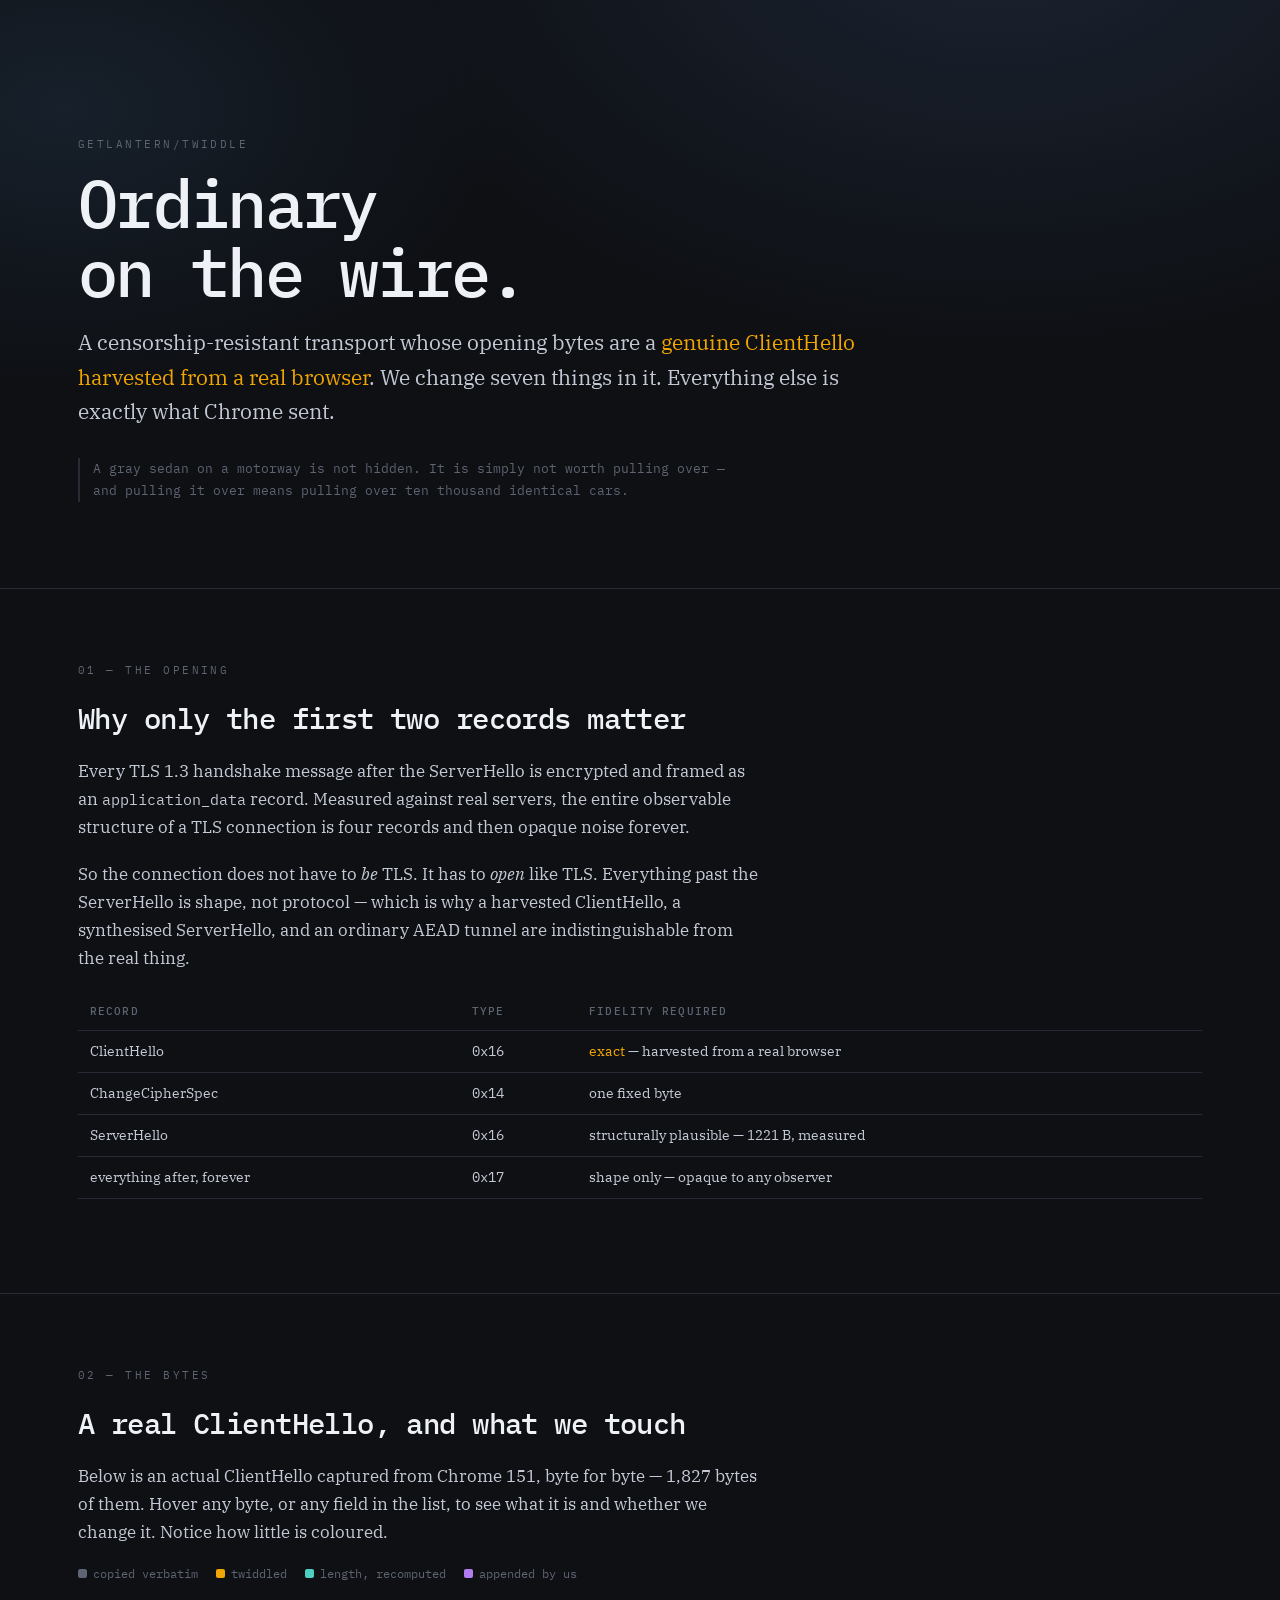
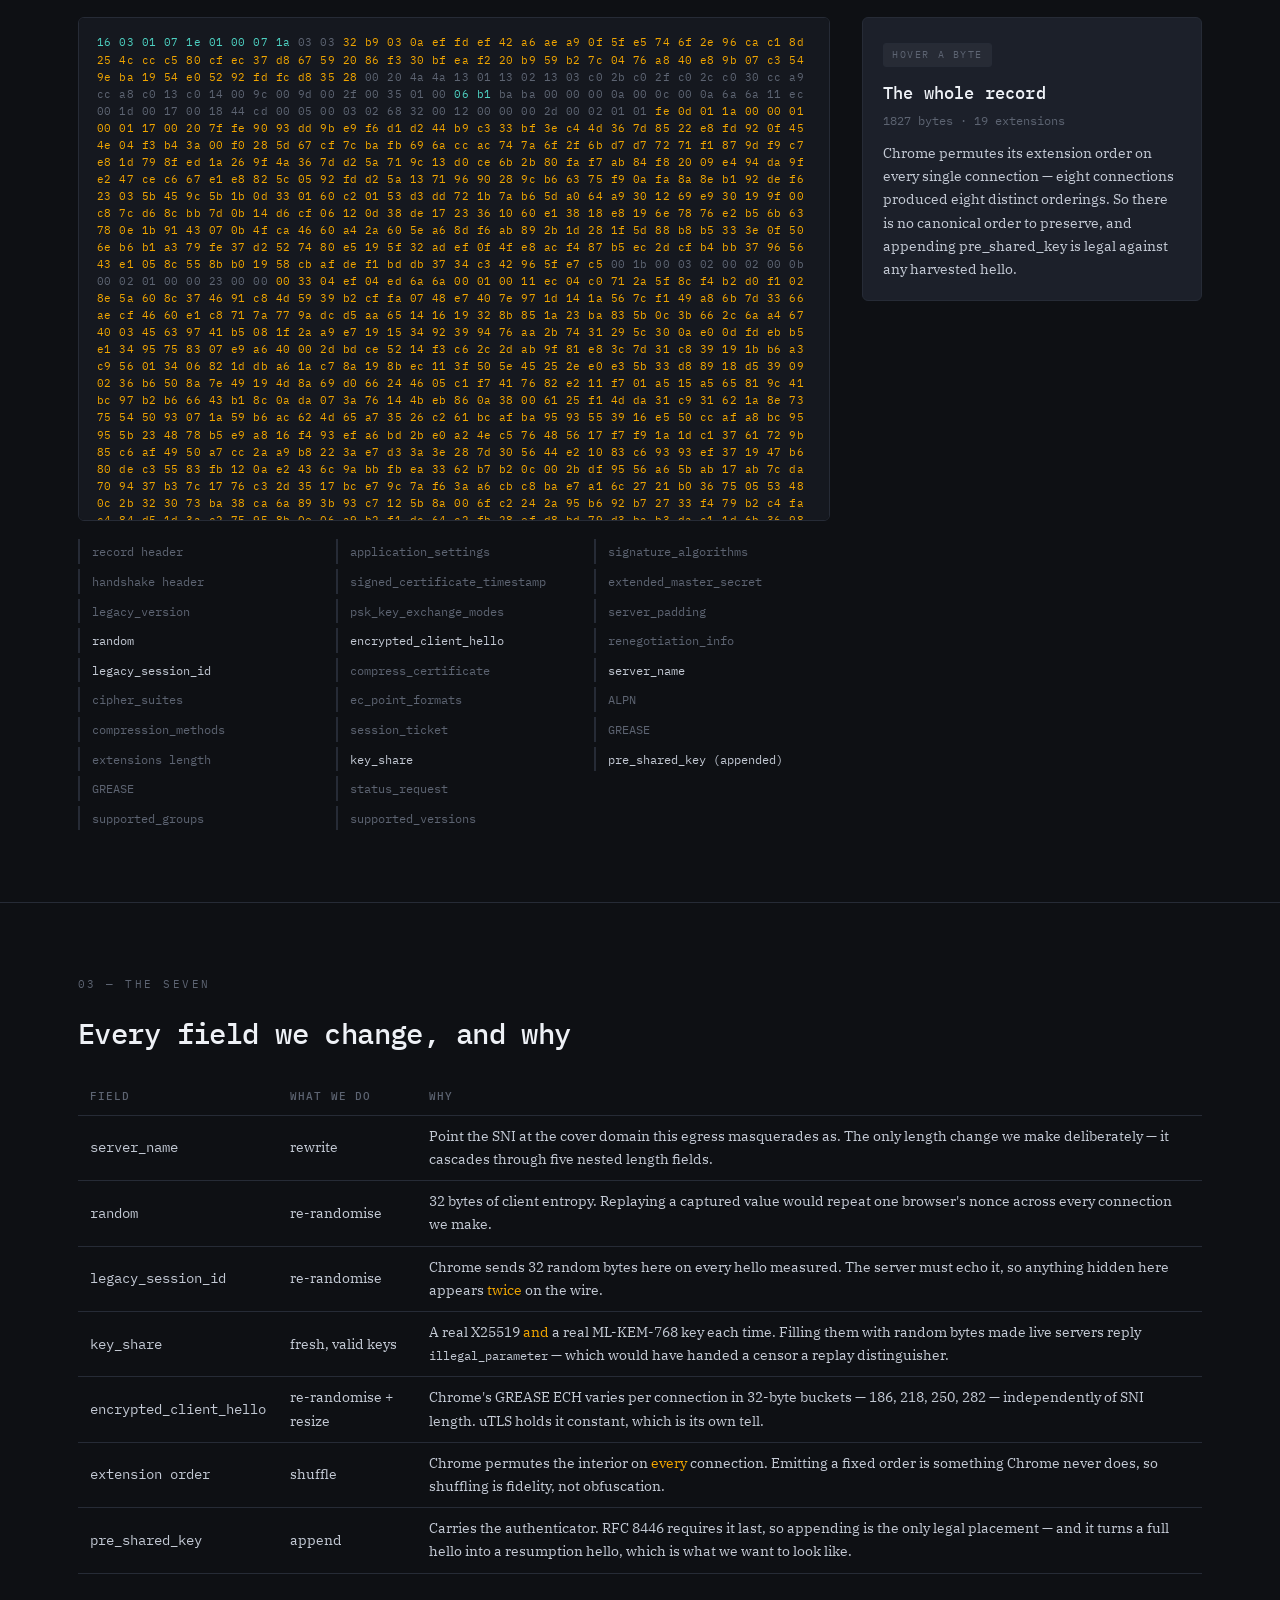
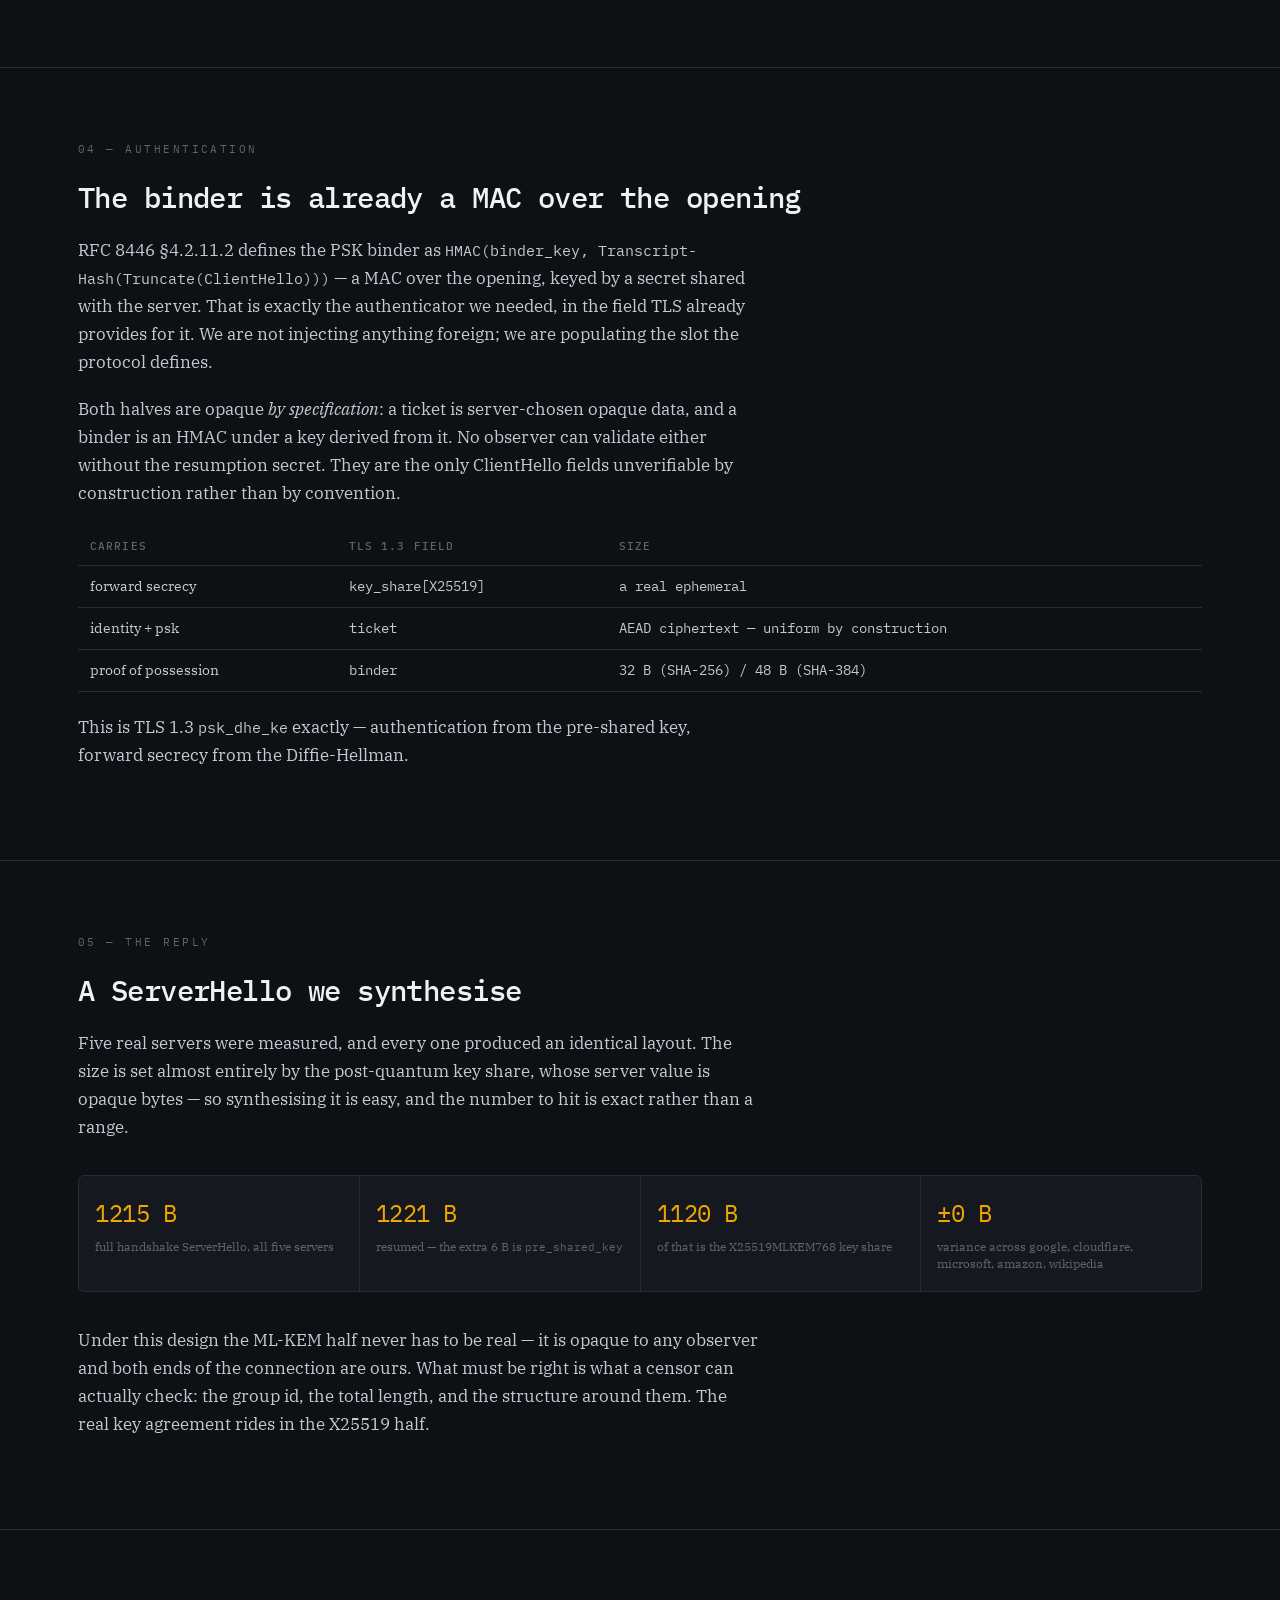
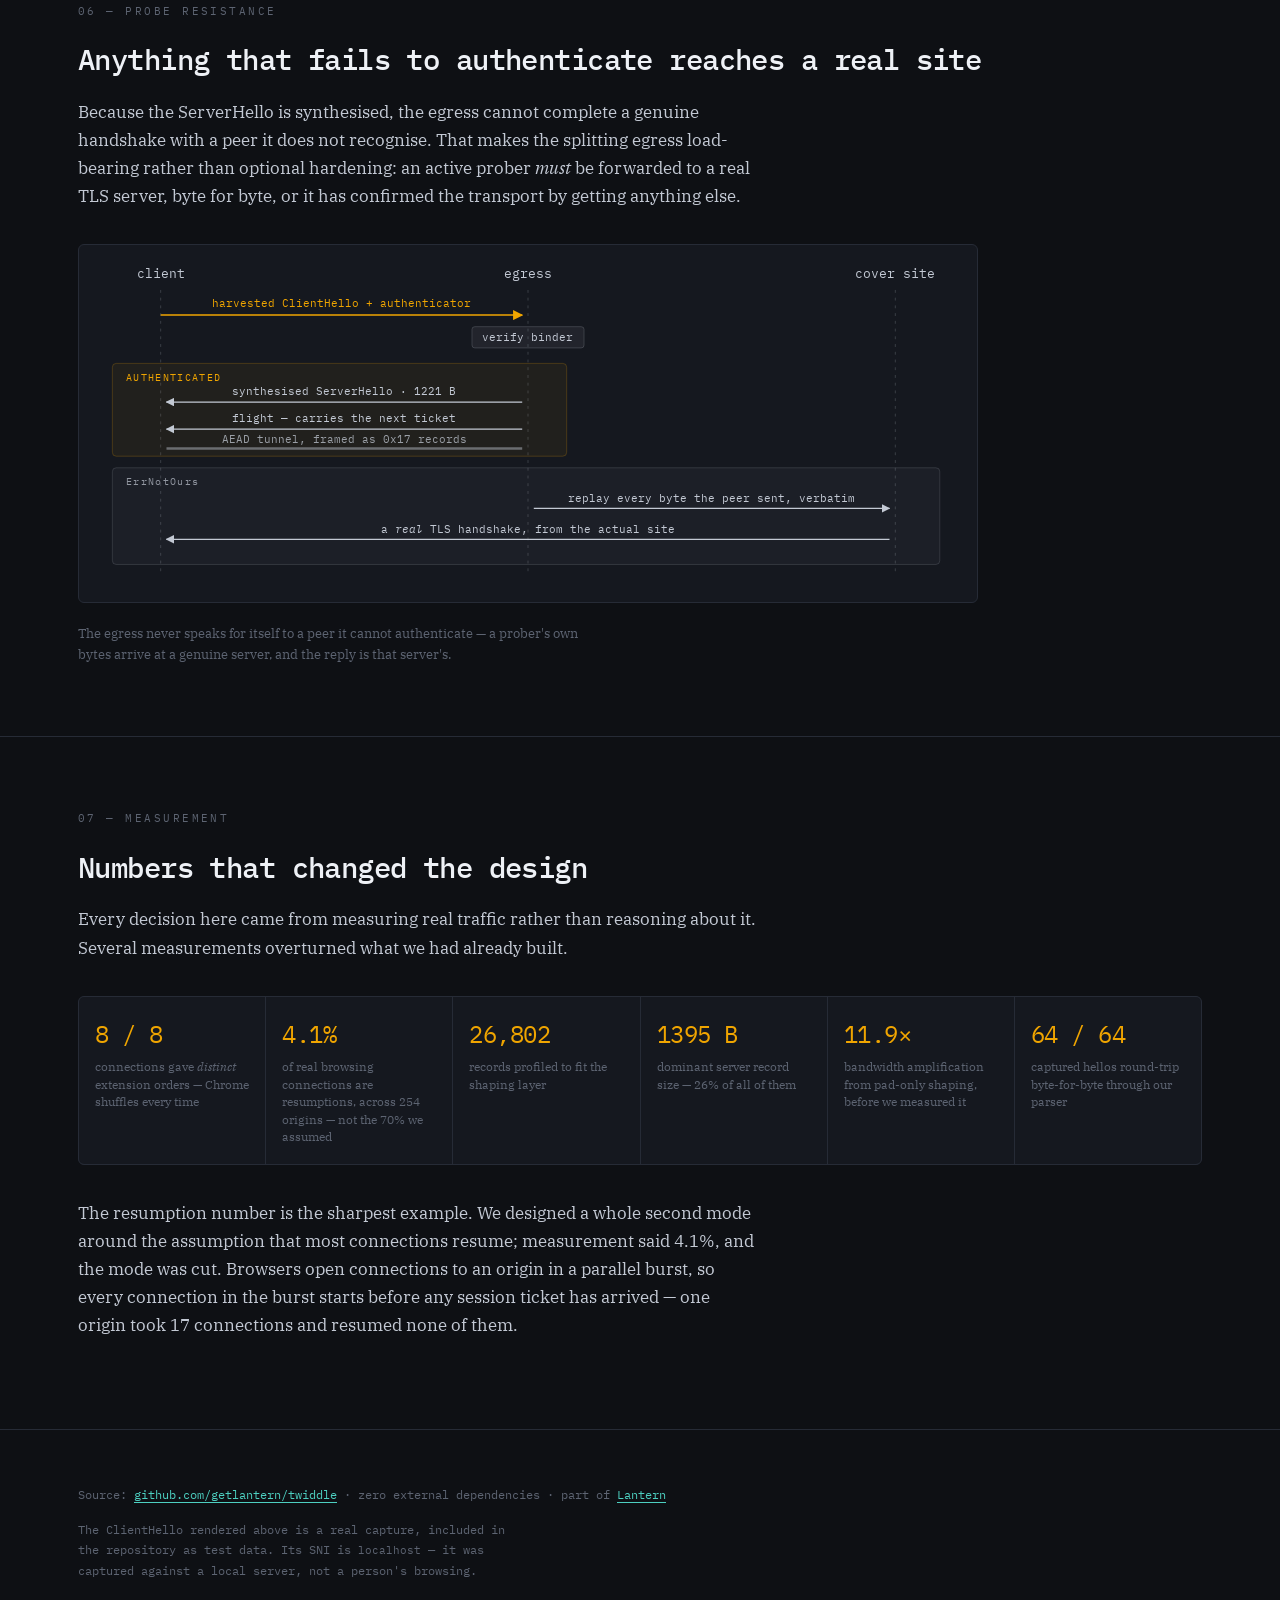
==== site/index.html @ fdc3497b "site: an interactive byte-by-byte walkthrough of the protocol Adds a static site for Cloudflare Page" ====
<!doctype html>
<html lang="en">
<head>
<meta charset="utf-8">
<meta name="viewport" content="width=device-width, initial-scale=1">
<title>twiddle — a TLS ClientHello, byte by byte</title>
<meta name="description" content="A TLS-shaped transport built from genuine harvested ClientHellos. Every byte we change, and the measurement that justified it.">
<link rel="icon" href="favicon.svg" type="image/svg+xml">
<link rel="preconnect" href="https://fonts.googleapis.com">
<link rel="preconnect" href="https://fonts.gstatic.com" crossorigin>
<link href="https://fonts.googleapis.com/css2?family=IBM+Plex+Mono:wght@400;500&family=IBM+Plex+Serif:ital,wght@0,400;0,500;1,400&display=swap" rel="stylesheet">
<link rel="stylesheet" href="style.css">
</head>
<body>

<header>
  <div class="wrap">
    <p class="eyebrow rise">getlantern/twiddle</p>
    <h1 class="rise">Ordinary<br>on the wire.</h1>
    <p class="lede narrow rise">
      A censorship-resistant transport whose opening bytes are a <strong>genuine ClientHello
      harvested from a real browser</strong>. We change seven things in it. Everything else
      is exactly what Chrome sent.
    </p>
    <p class="tagline rise">
      A gray sedan on a motorway is not hidden. It is simply not worth pulling over —<br>
      and pulling it over means pulling over ten thousand identical cars.
    </p>
  </div>
</header>

<section>
  <div class="wrap">
    <p class="eyebrow">01 — the opening</p>
    <h2>Why only the first two records matter</h2>
    <div class="narrow">
      <p>
        Every TLS 1.3 handshake message after the ServerHello is encrypted and framed as an
        <code>application_data</code> record. Measured against real servers, the entire observable
        structure of a TLS connection is four records and then opaque noise forever.
      </p>
      <p>
        So the connection does not have to <em>be</em> TLS. It has to <em>open</em> like TLS. Everything
        past the ServerHello is shape, not protocol — which is why a harvested ClientHello, a
        synthesised ServerHello, and an ordinary AEAD tunnel are indistinguishable from the real thing.
      </p>
    </div>
    <table>
      <tr><th>Record</th><th>Type</th><th>Fidelity required</th></tr>
      <tr><td>ClientHello</td><td class="num">0x16</td><td><em>exact</em> — harvested from a real browser</td></tr>
      <tr><td>ChangeCipherSpec</td><td class="num">0x14</td><td>one fixed byte</td></tr>
      <tr><td>ServerHello</td><td class="num">0x16</td><td>structurally plausible — 1221 B, measured</td></tr>
      <tr><td>everything after, forever</td><td class="num">0x17</td><td>shape only — opaque to any observer</td></tr>
    </table>
  </div>
</section>

<section>
  <div class="wrap">
    <p class="eyebrow">02 — the bytes</p>
    <h2>A real ClientHello, and what we touch</h2>
    <p class="narrow">
      Below is an actual ClientHello captured from Chrome 151, byte for byte — <span id="total"></span> of them.
      Hover any byte, or any field in the list, to see what it is and whether we change it.
      Notice how little is coloured.
    </p>

    <div class="legend">
      <span><i class="sw-keep"></i>copied verbatim</span>
      <span><i class="sw-twiddle"></i>twiddled</span>
      <span><i class="sw-frame"></i>length, recomputed</span>
      <span><i class="sw-add"></i>appended by us</span>
    </div>

    <div class="byteview">
      <div>
        <div class="grid" id="grid"></div>
        <ul class="fields" id="fields"></ul>
      </div>
      <aside class="panel" id="panel">
        <span class="tag keep" id="ptag">hover a byte</span>
        <h3 id="pname">The whole record</h3>
        <div class="where" id="pwhere"></div>
        <p id="pnote">Chrome permutes its extension order on every single connection — eight
        connections produced eight distinct orderings. So there is no canonical order to preserve,
        and appending <code>pre_shared_key</code> is legal against any harvested hello.</p>
      </aside>
    </div>
  </div>
</section>

<section>
  <div class="wrap">
    <p class="eyebrow">03 — the seven</p>
    <h2>Every field we change, and why</h2>
    <table>
      <tr><th>Field</th><th>What we do</th><th>Why</th></tr>
      <tr><td class="num">server_name</td><td>rewrite</td><td>Point the SNI at the cover domain this egress masquerades as. The only length change we make deliberately — it cascades through five nested length fields.</td></tr>
      <tr><td class="num">random</td><td>re-randomise</td><td>32 bytes of client entropy. Replaying a captured value would repeat one browser's nonce across every connection we make.</td></tr>
      <tr><td class="num">legacy_session_id</td><td>re-randomise</td><td>Chrome sends 32 random bytes here on every hello measured. The server must echo it, so anything hidden here appears <em>twice</em> on the wire.</td></tr>
      <tr><td class="num">key_share</td><td>fresh, valid keys</td><td>A real X25519 <em>and</em> a real ML-KEM-768 key each time. Filling them with random bytes made live servers reply <code>illegal_parameter</code> — which would have handed a censor a replay distinguisher.</td></tr>
      <tr><td class="num">encrypted_client_hello</td><td>re-randomise + resize</td><td>Chrome's GREASE ECH varies per connection in 32-byte buckets — 186, 218, 250, 282 — independently of SNI length. uTLS holds it constant, which is its own tell.</td></tr>
      <tr><td class="num">extension order</td><td>shuffle</td><td>Chrome permutes the interior on <em>every</em> connection. Emitting a fixed order is something Chrome never does, so shuffling is fidelity, not obfuscation.</td></tr>
      <tr><td class="num">pre_shared_key</td><td>append</td><td>Carries the authenticator. RFC 8446 requires it last, so appending is the only legal placement — and it turns a full hello into a resumption hello, which is what we want to look like.</td></tr>
    </table>
  </div>
</section>

<section>
  <div class="wrap">
    <p class="eyebrow">04 — authentication</p>
    <h2>The binder is already a MAC over the opening</h2>
    <div class="narrow">
      <p>
        RFC 8446 §4.2.11.2 defines the PSK binder as
        <code>HMAC(binder_key, Transcript-Hash(Truncate(ClientHello)))</code> — a MAC over the opening,
        keyed by a secret shared with the server. That is exactly the authenticator we needed, in the
        field TLS already provides for it. We are not injecting anything foreign; we are populating
        the slot the protocol defines.
      </p>
      <p>
        Both halves are opaque <em>by specification</em>: a ticket is server-chosen opaque data, and a
        binder is an HMAC under a key derived from it. No observer can validate either without the
        resumption secret. They are the only ClientHello fields unverifiable by construction rather
        than by convention.
      </p>
    </div>
    <table>
      <tr><th>Carries</th><th>TLS 1.3 field</th><th>Size</th></tr>
      <tr><td>forward secrecy</td><td class="num">key_share[X25519]</td><td class="num">a real ephemeral</td></tr>
      <tr><td>identity + psk</td><td class="num">ticket</td><td class="num">AEAD ciphertext — uniform by construction</td></tr>
      <tr><td>proof of possession</td><td class="num">binder</td><td class="num">32 B (SHA-256) / 48 B (SHA-384)</td></tr>
    </table>
    <p class="narrow">
      This is TLS 1.3 <code>psk_dhe_ke</code> exactly — authentication from the pre-shared key,
      forward secrecy from the Diffie-Hellman.
    </p>
  </div>
</section>

<section>
  <div class="wrap">
    <p class="eyebrow">05 — the reply</p>
    <h2>A ServerHello we synthesise</h2>
    <p class="narrow">
      Five real servers were measured, and every one produced an identical layout. The size is set
      almost entirely by the post-quantum key share, whose server value is opaque bytes — so
      synthesising it is easy, and the number to hit is exact rather than a range.
    </p>
    <div class="stats">
      <div class="stat"><span class="n">1215 B</span><span class="l">full handshake ServerHello, all five servers</span></div>
      <div class="stat"><span class="n">1221 B</span><span class="l">resumed — the extra 6 B is <code>pre_shared_key</code></span></div>
      <div class="stat"><span class="n">1120 B</span><span class="l">of that is the X25519MLKEM768 key share</span></div>
      <div class="stat"><span class="n">±0 B</span><span class="l">variance across google, cloudflare, microsoft, amazon, wikipedia</span></div>
    </div>
    <p class="narrow">
      Under this design the ML-KEM half never has to be real — it is opaque to any observer and both
      ends of the connection are ours. What must be right is what a censor can actually check: the
      group id, the total length, and the structure around them. The real key agreement rides in the
      X25519 half.
    </p>
  </div>
</section>

<section>
  <div class="wrap">
    <p class="eyebrow">06 — probe resistance</p>
    <h2>Anything that fails to authenticate reaches a real site</h2>
    <div class="narrow">
      <p>
        Because the ServerHello is synthesised, the egress cannot complete a genuine handshake with a
        peer it does not recognise. That makes the splitting egress load-bearing rather than optional
        hardening: an active prober <em>must</em> be forwarded to a real TLS server, byte for byte,
        or it has confirmed the transport by getting anything else.
      </p>
    </div>
    <figure class="fig">
      <svg viewBox="0 0 900 340" role="img" xmlns="http://www.w3.org/2000/svg"
           aria-label="A client sends a harvested ClientHello carrying an authenticator to the egress. If the binder verifies, the egress replies with a synthesised ServerHello and an AEAD tunnel. If it does not, every byte the peer sent is replayed to a real cover site, which answers with a genuine TLS handshake.">
        <defs>
          <marker id="a" viewBox="0 0 10 10" refX="9" refY="5" markerWidth="7" markerHeight="7" orient="auto-start-reverse">
            <path d="M0,0 L10,5 L0,10 z" fill="currentColor"/>
          </marker>
          <marker id="aw" viewBox="0 0 10 10" refX="9" refY="5" markerWidth="7" markerHeight="7" orient="auto-start-reverse">
            <path d="M0,0 L10,5 L0,10 z" fill="#f0a500"/>
          </marker>
        </defs>

        <!-- lifelines -->
        <g font-family="IBM Plex Mono, monospace" font-size="13" fill="currentColor">
          <text x="70"  y="20" text-anchor="middle">client</text>
          <text x="450" y="20" text-anchor="middle">egress</text>
          <text x="830" y="20" text-anchor="middle">cover site</text>
        </g>
        <g stroke="currentColor" stroke-opacity=".22" stroke-dasharray="3 5">
          <line x1="70"  y1="32" x2="70"  y2="324"/>
          <line x1="450" y1="32" x2="450" y2="324"/>
          <line x1="830" y1="32" x2="830" y2="324"/>
        </g>

        <g font-family="IBM Plex Mono, monospace" font-size="11.5">
          <!-- opening -->
          <line x1="70" y1="58" x2="444" y2="58" stroke="#f0a500" stroke-width="1.5" marker-end="url(#aw)"/>
          <text x="257" y="50" text-anchor="middle" fill="#f0a500">harvested ClientHello + authenticator</text>

          <rect x="392" y="70" width="116" height="22" rx="3" fill="currentColor" fill-opacity=".07" stroke="currentColor" stroke-opacity=".2"/>
          <text x="450" y="85" text-anchor="middle" fill="currentColor">verify binder</text>

          <!-- authenticated branch -->
          <rect x="20" y="108" width="470" height="96" rx="4" fill="#f0a500" fill-opacity=".05" stroke="#f0a500" stroke-opacity=".22"/>
          <text x="34" y="126" fill="#f0a500" font-size="10.5" letter-spacing="1.4">AUTHENTICATED</text>
          <line x1="444" y1="148" x2="76" y2="148" stroke="currentColor" stroke-width="1.3" marker-end="url(#a)"/>
          <text x="260" y="141" text-anchor="middle" fill="currentColor">synthesised ServerHello · 1221 B</text>
          <line x1="444" y1="176" x2="76" y2="176" stroke="currentColor" stroke-width="1.3" marker-end="url(#a)"/>
          <text x="260" y="169" text-anchor="middle" fill="currentColor">flight — carries the next ticket</text>
          <line x1="76" y1="196" x2="444" y2="196" stroke="currentColor" stroke-width="2.5" stroke-opacity=".45"/>
          <text x="260" y="190" text-anchor="middle" fill="currentColor" fill-opacity=".75">AEAD tunnel, framed as 0x17 records</text>

          <!-- rejected branch -->
          <rect x="20" y="216" width="856" height="100" rx="4" fill="currentColor" fill-opacity=".04" stroke="currentColor" stroke-opacity=".16"/>
          <text x="34" y="234" fill="currentColor" fill-opacity=".7" font-size="10.5" letter-spacing="1.4">ErrNotOurs</text>
          <line x1="456" y1="258" x2="824" y2="258" stroke="currentColor" stroke-width="1.3" marker-end="url(#a)"/>
          <text x="640" y="251" text-anchor="middle" fill="currentColor">replay every byte the peer sent, verbatim</text>
          <line x1="824" y1="290" x2="76" y2="290" stroke="currentColor" stroke-width="1.3" marker-end="url(#a)"/>
          <text x="450" y="283" text-anchor="middle" fill="currentColor">a <tspan font-style="italic">real</tspan> TLS handshake, from the actual site</text>
        </g>
      </svg>
      <figcaption>
        The egress never speaks for itself to a peer it cannot authenticate — a prober's own bytes
        arrive at a genuine server, and the reply is that server's.
      </figcaption>
    </figure>

  </div>
</section>

<section>
  <div class="wrap">
    <p class="eyebrow">07 — measurement</p>
    <h2>Numbers that changed the design</h2>
    <p class="narrow">
      Every decision here came from measuring real traffic rather than reasoning about it. Several
      measurements overturned what we had already built.
    </p>
    <div class="stats">
      <div class="stat"><span class="n">8 / 8</span><span class="l">connections gave <em>distinct</em> extension orders — Chrome shuffles every time</span></div>
      <div class="stat"><span class="n">4.1%</span><span class="l">of real browsing connections are resumptions, across 254 origins — not the 70% we assumed</span></div>
      <div class="stat"><span class="n">26,802</span><span class="l">records profiled to fit the shaping layer</span></div>
      <div class="stat"><span class="n">1395 B</span><span class="l">dominant server record size — 26% of all of them</span></div>
      <div class="stat"><span class="n">11.9×</span><span class="l">bandwidth amplification from pad-only shaping, before we measured it</span></div>
      <div class="stat"><span class="n">64 / 64</span><span class="l">captured hellos round-trip byte-for-byte through our parser</span></div>
    </div>
    <div class="narrow">
      <p>
        The resumption number is the sharpest example. We designed a whole second mode around the
        assumption that most connections resume; measurement said 4.1%, and the mode was cut. Browsers
        open connections to an origin in a parallel burst, so every connection in the burst starts
        before any session ticket has arrived — one origin took 17 connections and resumed none of them.
      </p>
    </div>
  </div>
</section>

<footer>
  <div class="wrap">
    <p>
      Source: <a href="https://github.com/getlantern/twiddle">github.com/getlantern/twiddle</a> ·
      zero external dependencies ·
      part of <a href="https://lantern.io">Lantern</a>
    </p>
    <p class="note">
      The ClientHello rendered above is a real capture, included in the repository as test data.
      Its SNI is <code>localhost</code> — it was captured against a local server, not a person's browsing.
    </p>
  </div>
</footer>

<script src="app.js"></script>
</body>
</html>
---- site/style.css ----
/* twiddle — the page is deliberately quiet except where bytes are manipulated.
   Untouched bytes recede; twiddled bytes carry the only saturated colour on the
   page. The visual language is the thesis. */

:root {
  --ground:   #0e1014;
  --surface:  #15181f;
  --raised:   #1c202a;
  --line:     #262b36;
  --dim:      #5d6472;   /* untouched bytes: present, unremarkable */
  --body:     #c3c9d4;
  --bright:   #eef1f6;
  --twiddle:  #f0a500;   /* the one saturated colour: fields we change */
  --frame:    #4dd0c1;   /* lengths we recompute */
  --add:      #b07cf0;   /* fields we append */
  --mono: "IBM Plex Mono", ui-monospace, "SF Mono", Menlo, monospace;
  --serif: "IBM Plex Serif", Georgia, "Times New Roman", serif;
}

* { box-sizing: border-box; }

html { scroll-behavior: smooth; }

body {
  margin: 0;
  background:
    radial-gradient(1100px 700px at 78% -8%, #1b2331 0%, transparent 60%),
    radial-gradient(800px 500px at 5% 12%, #17202b 0%, transparent 55%),
    var(--ground);
  background-attachment: fixed;
  color: var(--body);
  font-family: var(--serif);
  font-size: 17px;
  line-height: 1.65;
  -webkit-font-smoothing: antialiased;
}

.wrap { max-width: 1180px; margin: 0 auto; padding: 0 28px; }
.narrow { max-width: 68ch; }

/* ---- type ---- */
h1, h2, h3 { font-family: var(--mono); font-weight: 500; color: var(--bright); text-wrap: balance; }
h1 { font-size: clamp(2.4rem, 6vw, 4.2rem); letter-spacing: -0.04em; margin: 0 0 .3em; line-height: 1.02; }
h2 { font-size: clamp(1.3rem, 2.6vw, 1.8rem); letter-spacing: -0.02em; margin: 0 0 .5em; }
h3 { font-size: 1rem; letter-spacing: .01em; margin: 0 0 .4em; }
p { margin: 0 0 1.1em; }
a { color: var(--frame); text-decoration-thickness: 1px; text-underline-offset: 3px; }
a:hover { color: var(--bright); }
code, .mono { font-family: var(--mono); font-size: .88em; }
.eyebrow {
  font-family: var(--mono); font-size: .7rem; letter-spacing: .22em;
  text-transform: uppercase; color: var(--dim); margin: 0 0 1.4em;
}

/* ---- hero ---- */
header { padding: 15vh 0 8vh; border-bottom: 1px solid var(--line); }
.lede { font-size: clamp(1.05rem, 2vw, 1.3rem); color: var(--body); max-width: 60ch; }
.lede strong { color: var(--twiddle); font-weight: 400; }
.tagline {
  font-family: var(--mono); font-size: .82rem; color: var(--dim);
  margin-top: 2.2em; padding-left: 1em; border-left: 2px solid var(--line);
}

/* ---- sections ---- */
section { padding: 8vh 0; border-bottom: 1px solid var(--line); }

/* ---- byte grid ---- */
.byteview { display: grid; grid-template-columns: 1fr 340px; gap: 32px; margin-top: 2em; }
@media (max-width: 900px) { .byteview { grid-template-columns: 1fr; } }

.grid {
  font-family: var(--mono); font-size: 11px; line-height: 1.55;
  background: var(--surface); border: 1px solid var(--line); border-radius: 6px;
  padding: 16px 18px; max-height: 56vh; overflow-y: auto;
  word-break: break-all; letter-spacing: .04em;
}
.grid b {                     /* one byte */
  font-weight: 400; color: var(--dim); cursor: pointer;
  transition: color .12s ease, background .12s ease;
  padding: 1px 0;
}
.grid b.k-twiddle { color: var(--twiddle); }
.grid b.k-frame   { color: var(--frame); }
.grid b.k-add     { color: var(--add); }
.grid b.on        { background: var(--twiddle); color: var(--ground) !important; }
.grid b.dimmed    { opacity: .22; }

.panel {
  position: sticky; top: 24px; align-self: start;
  background: var(--raised); border: 1px solid var(--line); border-radius: 6px; padding: 20px;
}
.panel .tag {
  display: inline-block; font-family: var(--mono); font-size: .62rem; letter-spacing: .16em;
  text-transform: uppercase; padding: 3px 8px; border-radius: 3px; margin-bottom: 12px;
}
.tag.twiddle { background: rgba(240,165,0,.14); color: var(--twiddle); border: 1px solid rgba(240,165,0,.3); }
.tag.keep    { background: rgba(93,100,114,.16); color: var(--dim);   border: 1px solid var(--line); }
.tag.frame   { background: rgba(77,208,193,.12); color: var(--frame); border: 1px solid rgba(77,208,193,.28); }
.tag.add     { background: rgba(176,124,240,.12); color: var(--add);  border: 1px solid rgba(176,124,240,.28); }
.panel h3 { font-size: 1.05rem; color: var(--bright); margin-bottom: .2em; }
.panel .where { font-family: var(--mono); font-size: .72rem; color: var(--dim); margin-bottom: 1em; }
.panel p { font-size: .9rem; line-height: 1.6; margin: 0; }

.legend { display: flex; gap: 18px; flex-wrap: wrap; font-family: var(--mono); font-size: .72rem; color: var(--dim); margin-bottom: 1.2em; }
.legend i { display: inline-block; width: 9px; height: 9px; border-radius: 2px; margin-right: 6px; vertical-align: baseline; }
.sw-keep    { background: var(--dim); }
.sw-twiddle { background: var(--twiddle); }
.sw-frame   { background: var(--frame); }
.sw-add     { background: var(--add); }
footer .note { max-width: 64ch; }

/* ---- field list ---- */
/* Columnar so 27 fields stay scannable instead of running off the page. */
.fields {
  list-style: none; padding: 0; margin: 18px 0 0;
  columns: 3; column-gap: 22px;
}
@media (max-width: 700px) { .fields { columns: 2; } }
.fields li {
  break-inside: avoid;
  border-left: 2px solid var(--line); padding: 2px 0 2px 12px; margin-bottom: 5px;
  font-family: var(--mono); font-size: .78rem; color: var(--dim); cursor: pointer;
  transition: border-color .14s ease, color .14s ease;
}
.fields li:hover, .fields li.active { color: var(--bright); border-left-color: var(--twiddle); }
.fields li.t { color: var(--body); }

/* ---- data callouts ---- */
.stats { display: grid; grid-template-columns: repeat(auto-fit, minmax(150px, 1fr)); gap: 1px; background: var(--line); border: 1px solid var(--line); border-radius: 6px; overflow: hidden; margin: 2em 0; }
.stat { background: var(--surface); padding: 18px 16px; }
.stat .n { font-family: var(--mono); font-size: 1.5rem; color: var(--twiddle); display: block; letter-spacing: -.02em; }
.stat .l { font-size: .78rem; color: var(--dim); line-height: 1.4; display: block; margin-top: 4px; }

table { width: 100%; border-collapse: collapse; font-size: .88rem; margin: 1.5em 0; }
th, td { text-align: left; padding: 9px 12px; border-bottom: 1px solid var(--line); }
th { font-family: var(--mono); font-size: .7rem; letter-spacing: .1em; text-transform: uppercase; color: var(--dim); font-weight: 500; }
td.num { font-family: var(--mono); font-variant-numeric: tabular-nums; }
td em { color: var(--twiddle); font-style: normal; }

/* ---- diagram ---- */
.fig { margin: 2em 0 0; }
.fig svg {
  width: 100%; max-width: 900px; height: auto;
  color: var(--body);                     /* strokes and text inherit this */
  background: var(--surface);
  border: 1px solid var(--line); border-radius: 6px; padding: 14px;
}
.fig figcaption {
  font-size: .84rem; color: var(--dim); margin-top: .9em; max-width: 64ch; line-height: 1.55;
}

footer { padding: 6vh 0 10vh; font-family: var(--mono); font-size: .78rem; color: var(--dim); }

/* ---- entrance ---- */
@media (prefers-reduced-motion: no-preference) {
  .rise { animation: rise .7s cubic-bezier(.2,.7,.3,1) both; }
  @keyframes rise { from { opacity: 0; transform: translateY(14px); } to { opacity: 1; transform: none; } }
}
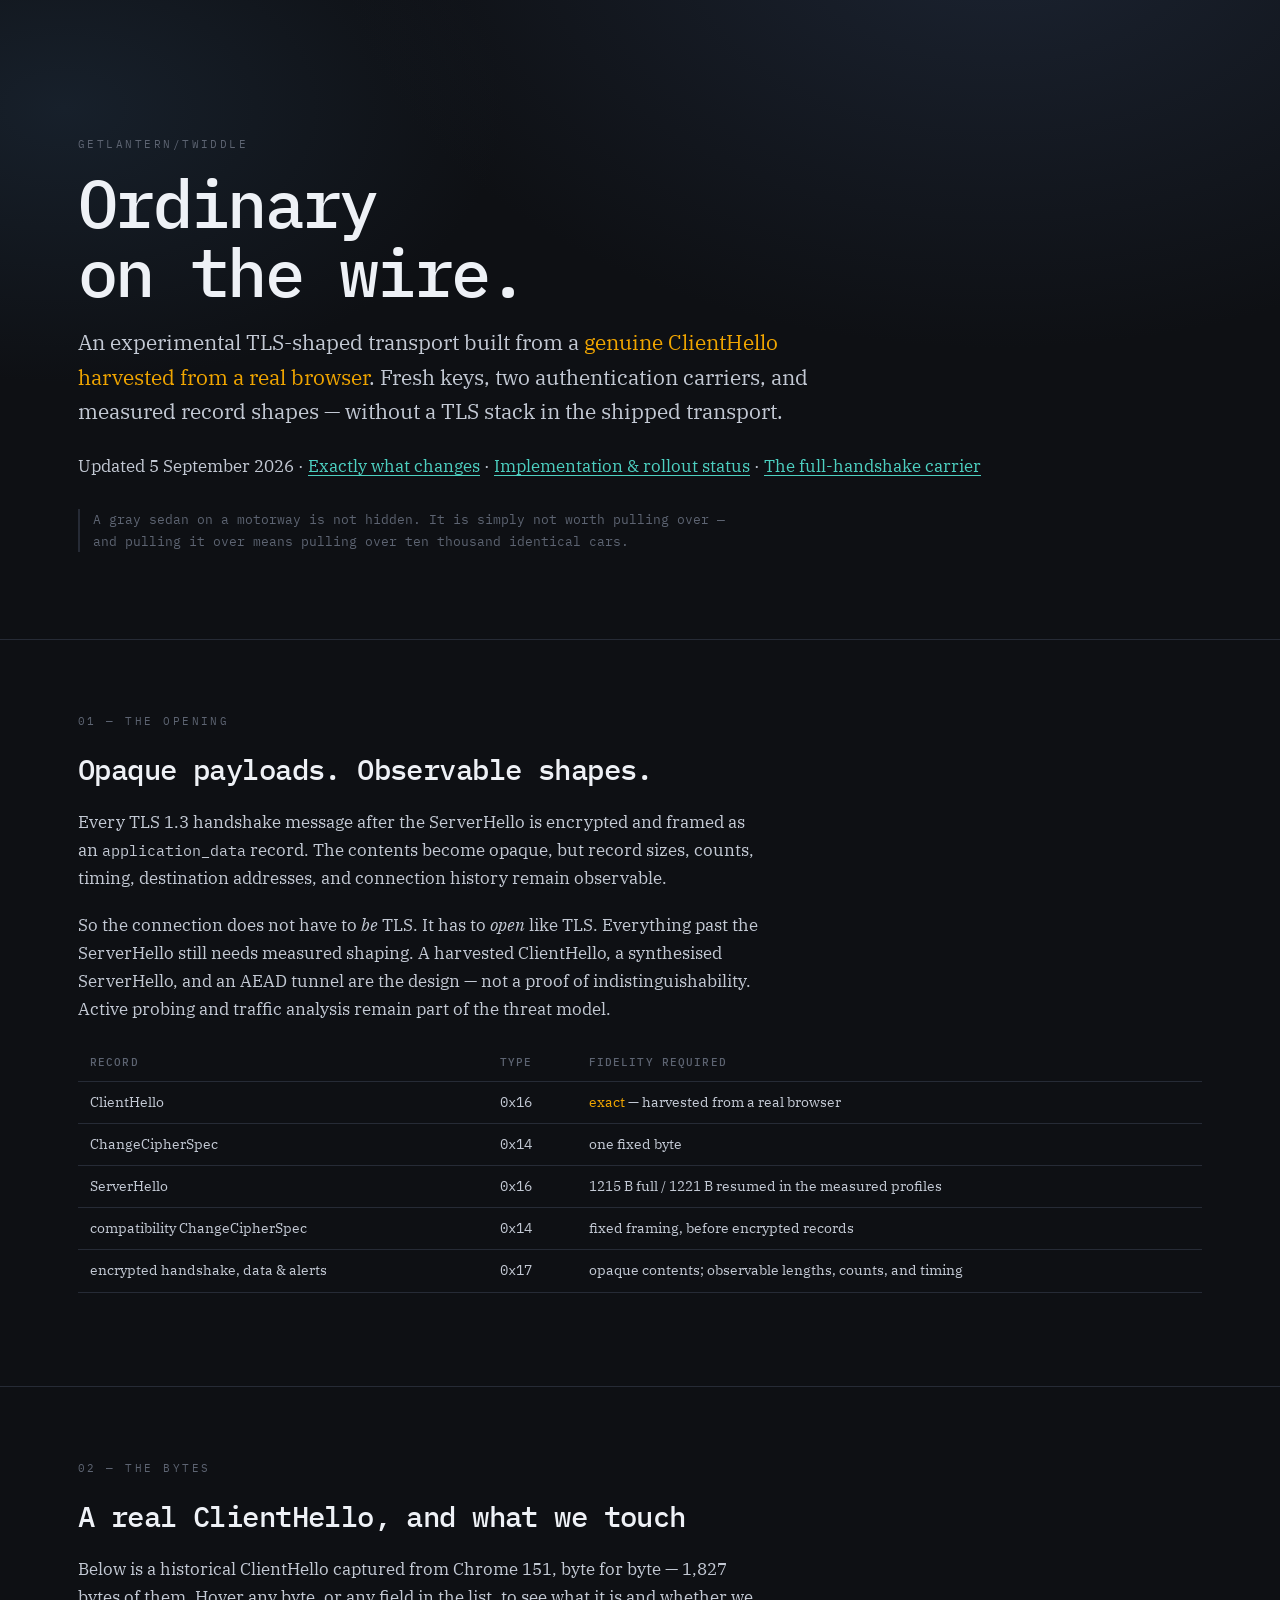
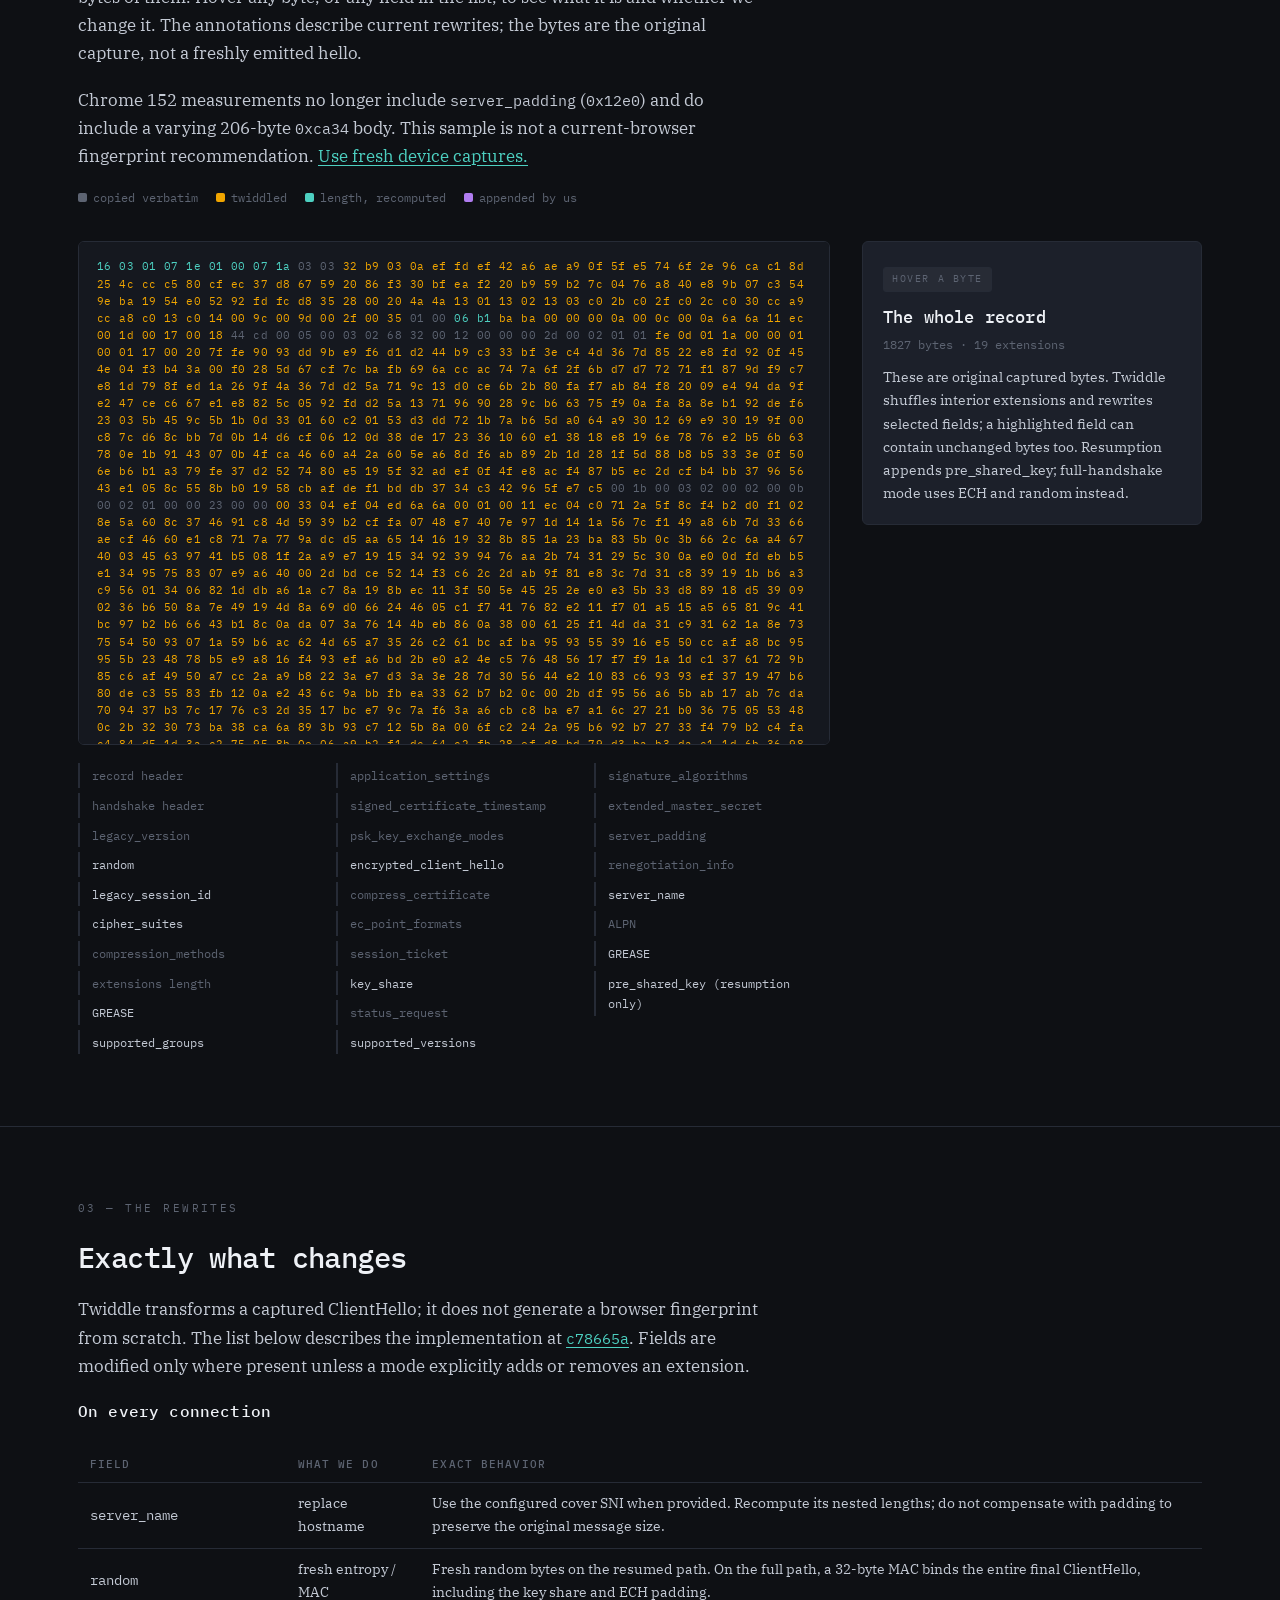
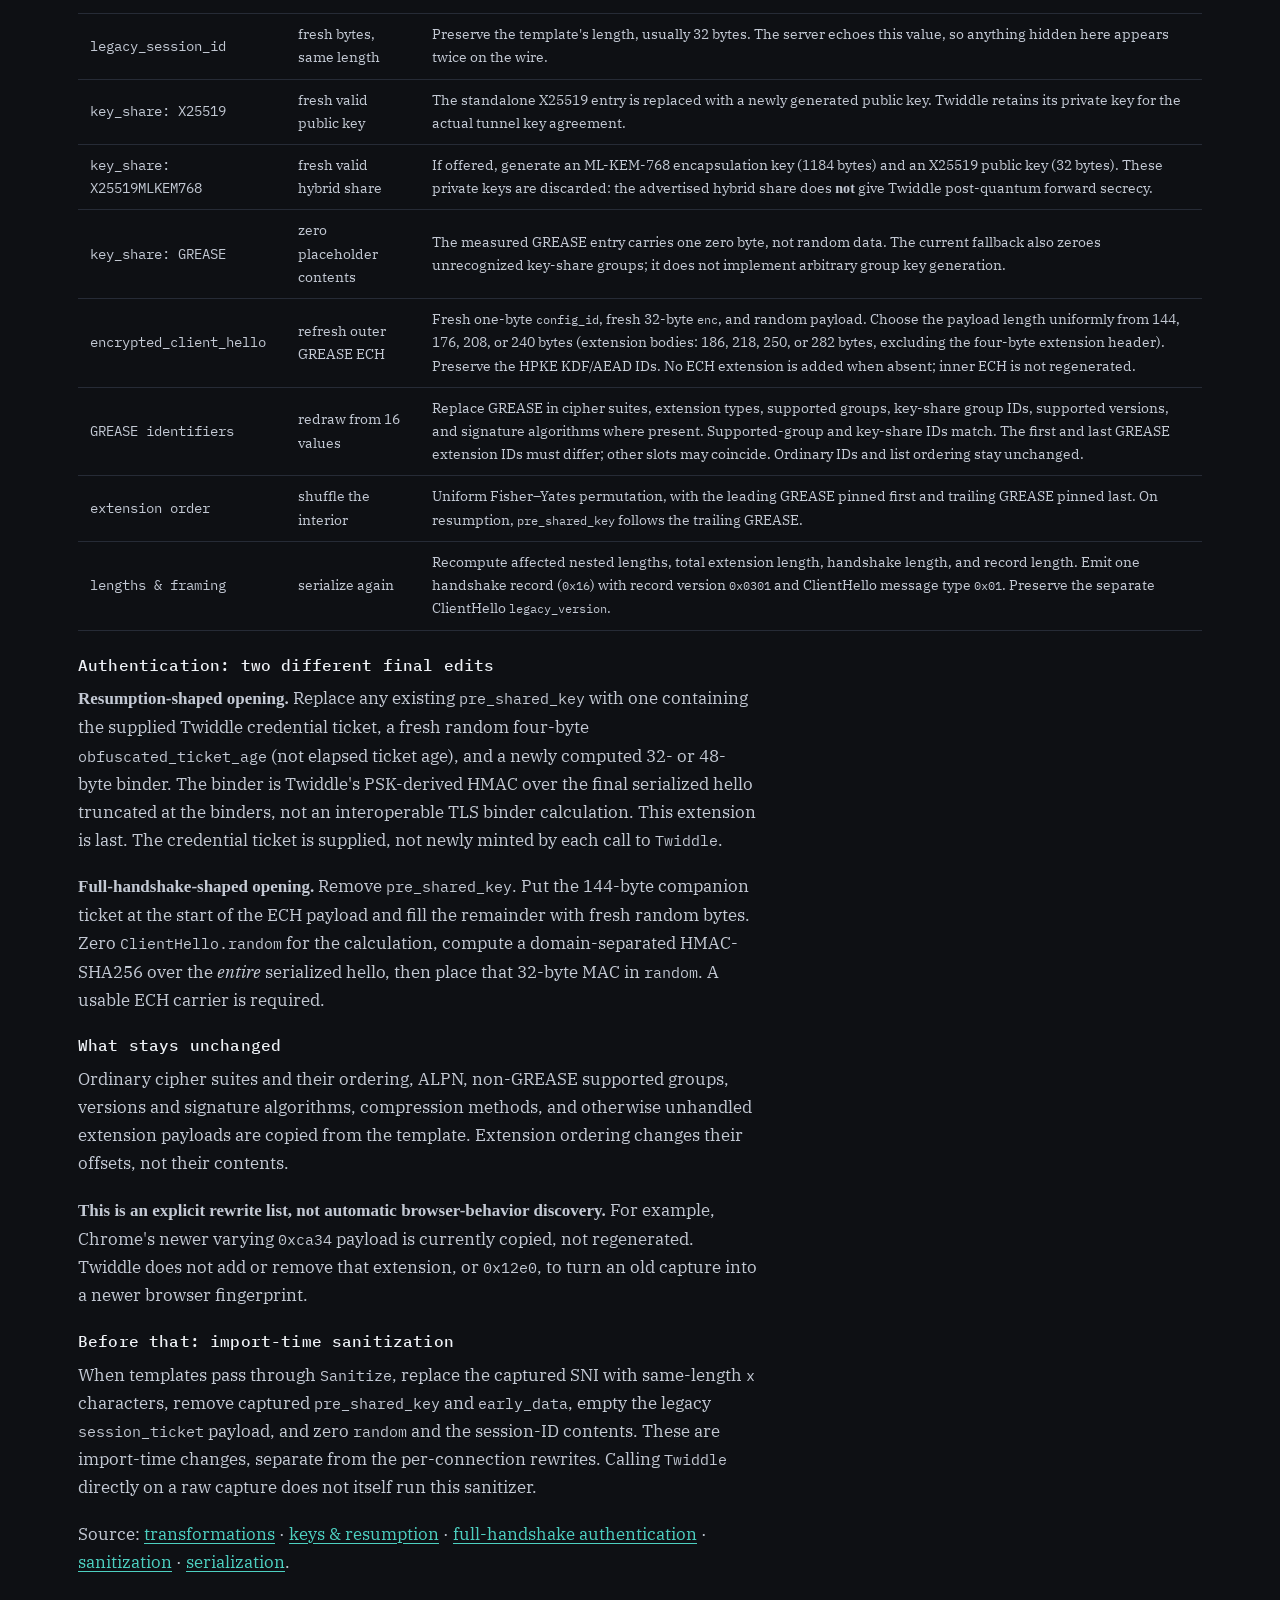
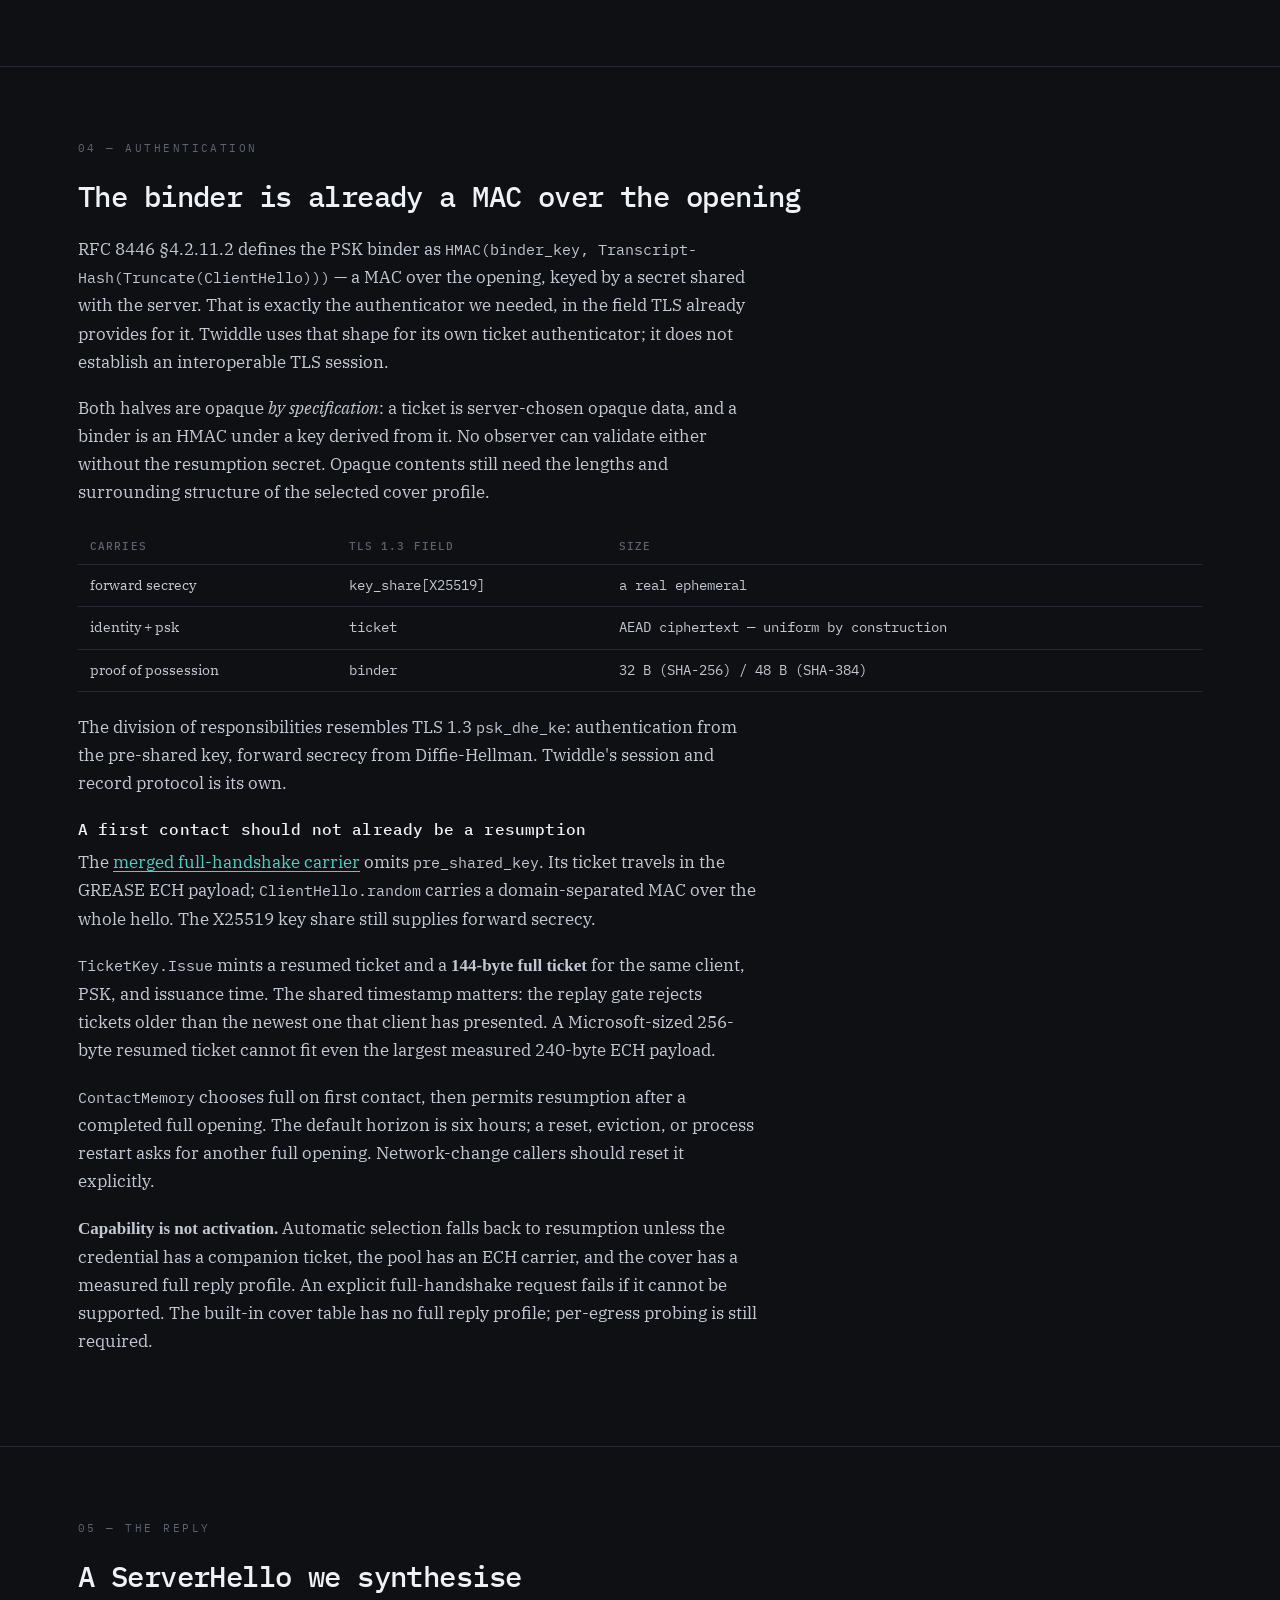
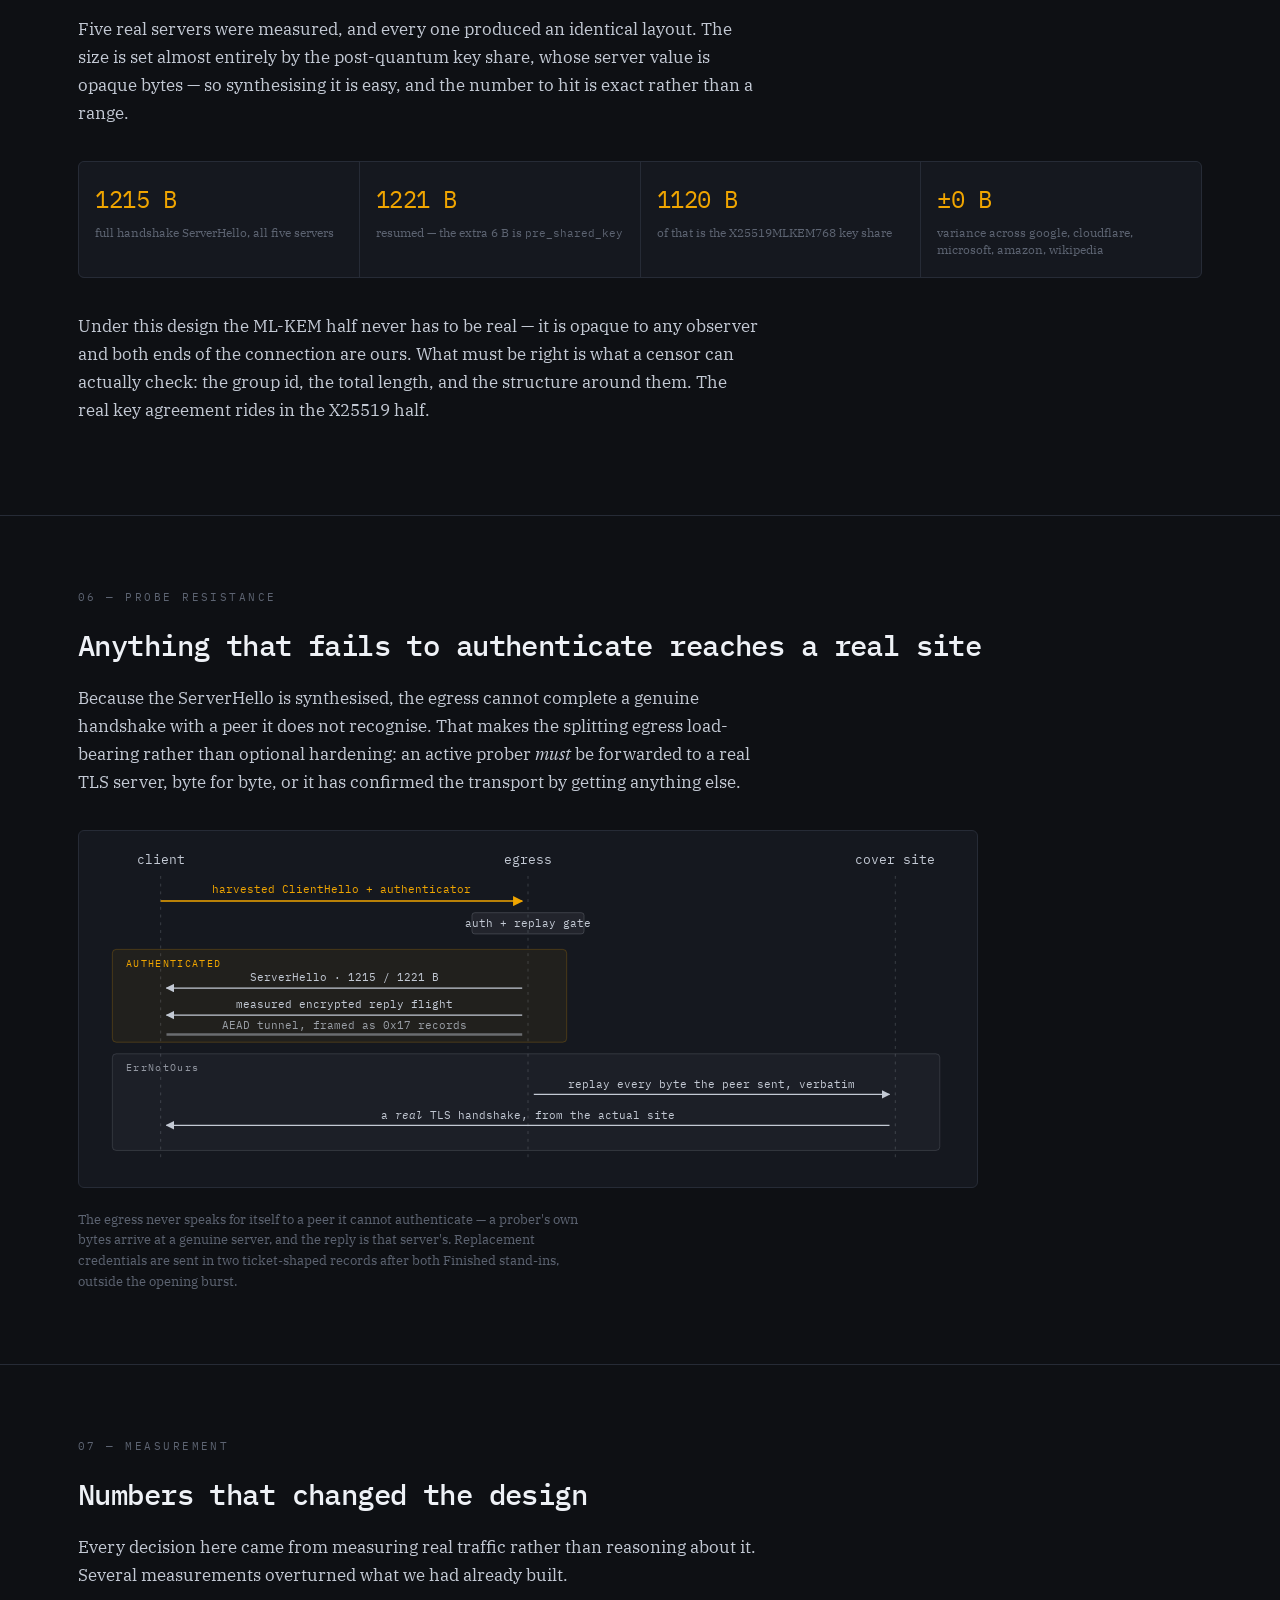
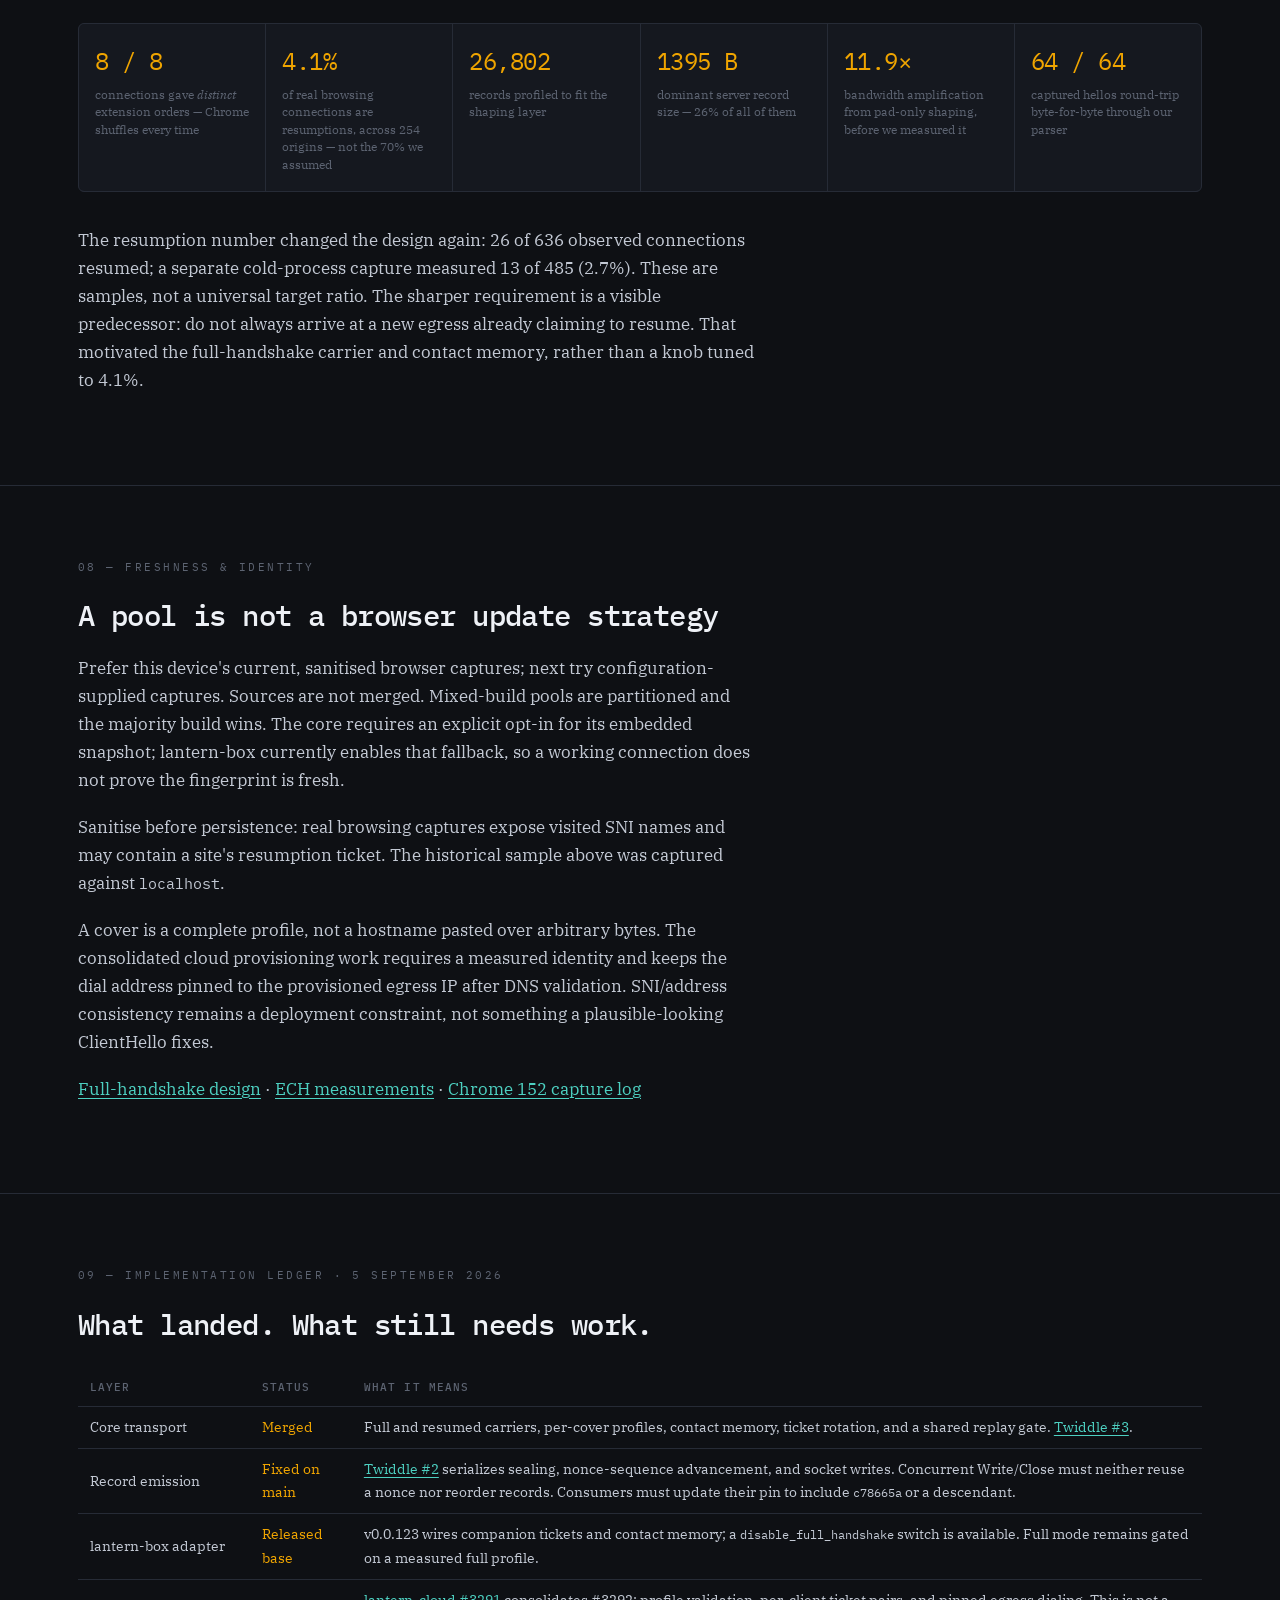
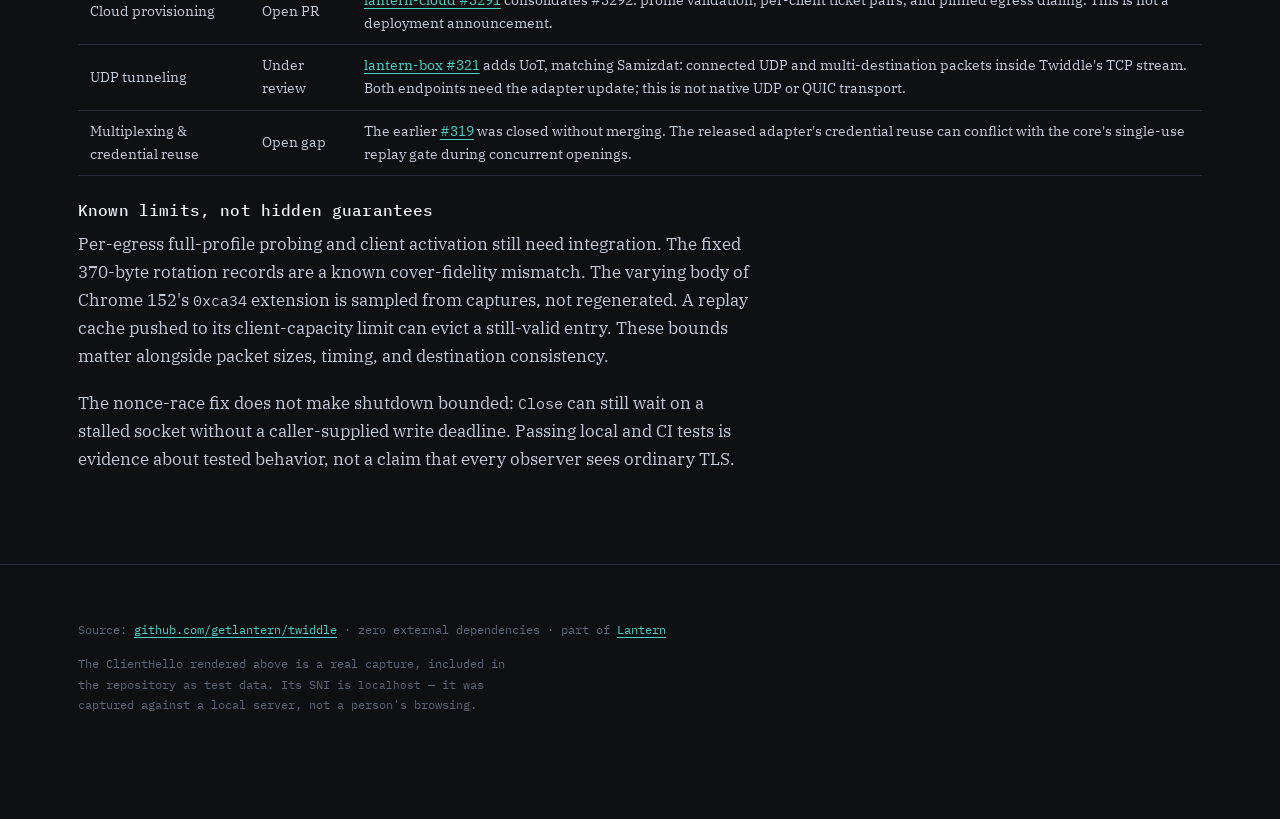
==== commit b85f4873: "docs(site): document exact ClientHello rewrites and current integration status" ====
--- a/site/index.html
+++ b/site/index.html
@@ -18,10 +18,11 @@
     <p class="eyebrow rise">getlantern/twiddle</p>
     <h1 class="rise">Ordinary<br>on the wire.</h1>
     <p class="lede narrow rise">
-      A censorship-resistant transport whose opening bytes are a <strong>genuine ClientHello
-      harvested from a real browser</strong>. We change seven things in it. Everything else
-      is exactly what Chrome sent.
-    </p>
+      An experimental TLS-shaped transport built from a <strong>genuine ClientHello
+      harvested from a real browser</strong>. Fresh keys, two authentication carriers, and
+      measured record shapes — without a TLS stack in the shipped transport.
+    </p>
+    <p class="note">Updated 5 September 2026 · <a href="#rewrites">Exactly what changes</a> · <a href="#status">Implementation &amp; rollout status</a> · <a href="#full-handshake">The full-handshake carrier</a></p>
     <p class="tagline rise">
       A gray sedan on a motorway is not hidden. It is simply not worth pulling over —<br>
       and pulling it over means pulling over ten thousand identical cars.
@@ -29,28 +30,30 @@
   </div>
 </header>
 
-<section>
+<section id="opening">
   <div class="wrap">
     <p class="eyebrow">01 — the opening</p>
-    <h2>Why only the first two records matter</h2>
+    <h2>Opaque payloads. Observable shapes.</h2>
     <div class="narrow">
       <p>
         Every TLS 1.3 handshake message after the ServerHello is encrypted and framed as an
-        <code>application_data</code> record. Measured against real servers, the entire observable
-        structure of a TLS connection is four records and then opaque noise forever.
+        <code>application_data</code> record. The contents become opaque, but record sizes,
+        counts, timing, destination addresses, and connection history remain observable.
       </p>
       <p>
         So the connection does not have to <em>be</em> TLS. It has to <em>open</em> like TLS. Everything
-        past the ServerHello is shape, not protocol — which is why a harvested ClientHello, a
-        synthesised ServerHello, and an ordinary AEAD tunnel are indistinguishable from the real thing.
+        past the ServerHello still needs measured shaping. A harvested ClientHello, a synthesised
+        ServerHello, and an AEAD tunnel are the design — not a proof of indistinguishability.
+        Active probing and traffic analysis remain part of the threat model.
       </p>
     </div>
     <table>
       <tr><th>Record</th><th>Type</th><th>Fidelity required</th></tr>
       <tr><td>ClientHello</td><td class="num">0x16</td><td><em>exact</em> — harvested from a real browser</td></tr>
       <tr><td>ChangeCipherSpec</td><td class="num">0x14</td><td>one fixed byte</td></tr>
-      <tr><td>ServerHello</td><td class="num">0x16</td><td>structurally plausible — 1221 B, measured</td></tr>
-      <tr><td>everything after, forever</td><td class="num">0x17</td><td>shape only — opaque to any observer</td></tr>
+      <tr><td>ServerHello</td><td class="num">0x16</td><td>1215 B full / 1221 B resumed in the measured profiles</td></tr>
+      <tr><td>compatibility ChangeCipherSpec</td><td class="num">0x14</td><td>fixed framing, before encrypted records</td></tr>
+      <tr><td>encrypted handshake, data &amp; alerts</td><td class="num">0x17</td><td>opaque contents; observable lengths, counts, and timing</td></tr>
     </table>
   </div>
 </section>
@@ -60,10 +63,11 @@
     <p class="eyebrow">02 — the bytes</p>
     <h2>A real ClientHello, and what we touch</h2>
     <p class="narrow">
-      Below is an actual ClientHello captured from Chrome 151, byte for byte — <span id="total"></span> of them.
+      Below is a historical ClientHello captured from Chrome 151, byte for byte — <span id="total"></span> of them.
       Hover any byte, or any field in the list, to see what it is and whether we change it.
-      Notice how little is coloured.
-    </p>
+      The annotations describe current rewrites; the bytes are the original capture, not a freshly emitted hello.
+    </p>
+    <p class="narrow note">Chrome 152 measurements no longer include <code>server_padding</code> (<code>0x12e0</code>) and do include a varying 206-byte <code>0xca34</code> body. This sample is not a current-browser fingerprint recommendation. <a href="#sources">Use fresh device captures.</a></p>
 
     <div class="legend">
       <span><i class="sw-keep"></i>copied verbatim</span>
@@ -81,9 +85,9 @@
         <span class="tag keep" id="ptag">hover a byte</span>
         <h3 id="pname">The whole record</h3>
         <div class="where" id="pwhere"></div>
-        <p id="pnote">Chrome permutes its extension order on every single connection — eight
-        connections produced eight distinct orderings. So there is no canonical order to preserve,
-        and appending <code>pre_shared_key</code> is legal against any harvested hello.</p>
+        <p id="pnote">These are original captured bytes. Twiddle shuffles interior extensions and
+        rewrites selected fields; a highlighted field can contain unchanged bytes too. Resumption
+        appends pre_shared_key; full-handshake mode uses ECH and random instead.</p>
       </aside>
     </div>
   </div>
@@ -91,18 +95,60 @@
 
 <section>
   <div class="wrap">
-    <p class="eyebrow">03 — the seven</p>
-    <h2>Every field we change, and why</h2>
+    <p class="eyebrow">03 — the rewrites</p>
+    <h2 id="rewrites">Exactly what changes</h2>
+    <p class="narrow">Twiddle transforms a captured ClientHello; it does not generate a browser
+      fingerprint from scratch. The list below describes the implementation at
+      <a href="https://github.com/getlantern/twiddle/tree/c78665a55653bbd217560a7d9116cf7e3eb396c5"><code>c78665a</code></a>.
+      Fields are modified only where present unless a mode explicitly adds or removes an extension.</p>
+    <h3>On every connection</h3>
     <table>
-      <tr><th>Field</th><th>What we do</th><th>Why</th></tr>
-      <tr><td class="num">server_name</td><td>rewrite</td><td>Point the SNI at the cover domain this egress masquerades as. The only length change we make deliberately — it cascades through five nested length fields.</td></tr>
-      <tr><td class="num">random</td><td>re-randomise</td><td>32 bytes of client entropy. Replaying a captured value would repeat one browser's nonce across every connection we make.</td></tr>
-      <tr><td class="num">legacy_session_id</td><td>re-randomise</td><td>Chrome sends 32 random bytes here on every hello measured. The server must echo it, so anything hidden here appears <em>twice</em> on the wire.</td></tr>
-      <tr><td class="num">key_share</td><td>fresh, valid keys</td><td>A real X25519 <em>and</em> a real ML-KEM-768 key each time. Filling them with random bytes made live servers reply <code>illegal_parameter</code> — which would have handed a censor a replay distinguisher.</td></tr>
-      <tr><td class="num">encrypted_client_hello</td><td>re-randomise + resize</td><td>Chrome's GREASE ECH varies per connection in 32-byte buckets — 186, 218, 250, 282 — independently of SNI length. uTLS holds it constant, which is its own tell.</td></tr>
-      <tr><td class="num">extension order</td><td>shuffle</td><td>Chrome permutes the interior on <em>every</em> connection. Emitting a fixed order is something Chrome never does, so shuffling is fidelity, not obfuscation.</td></tr>
-      <tr><td class="num">pre_shared_key</td><td>append</td><td>Carries the authenticator. RFC 8446 requires it last, so appending is the only legal placement — and it turns a full hello into a resumption hello, which is what we want to look like.</td></tr>
+      <tr><th>Field</th><th>What we do</th><th>Exact behavior</th></tr>
+      <tr><td class="num">server_name</td><td>replace hostname</td><td>Use the configured cover SNI when provided. Recompute its nested lengths; do not compensate with padding to preserve the original message size.</td></tr>
+      <tr><td class="num">random</td><td>fresh entropy / MAC</td><td>Fresh random bytes on the resumed path. On the full path, a 32-byte MAC binds the entire final ClientHello, including the key share and ECH padding.</td></tr>
+      <tr><td class="num">legacy_session_id</td><td>fresh bytes, same length</td><td>Preserve the template's length, usually 32 bytes. The server echoes this value, so anything hidden here appears twice on the wire.</td></tr>
+      <tr><td class="num">key_share: X25519</td><td>fresh valid public key</td><td>The standalone X25519 entry is replaced with a newly generated public key. Twiddle retains its private key for the actual tunnel key agreement.</td></tr>
+      <tr><td class="num">key_share: X25519MLKEM768</td><td>fresh valid hybrid share</td><td>If offered, generate an ML-KEM-768 encapsulation key (1184 bytes) and an X25519 public key (32 bytes). These private keys are discarded: the advertised hybrid share does <strong>not</strong> give Twiddle post-quantum forward secrecy.</td></tr>
+      <tr><td class="num">key_share: GREASE</td><td>zero placeholder contents</td><td>The measured GREASE entry carries one zero byte, not random data. The current fallback also zeroes unrecognized key-share groups; it does not implement arbitrary group key generation.</td></tr>
+      <tr><td class="num">encrypted_client_hello</td><td>refresh outer GREASE ECH</td><td>Fresh one-byte <code>config_id</code>, fresh 32-byte <code>enc</code>, and random payload. Choose the payload length uniformly from 144, 176, 208, or 240 bytes (extension bodies: 186, 218, 250, or 282 bytes, excluding the four-byte extension header). Preserve the HPKE KDF/AEAD IDs. No ECH extension is added when absent; inner ECH is not regenerated.</td></tr>
+      <tr><td class="num">GREASE identifiers</td><td>redraw from 16 values</td><td>Replace GREASE in cipher suites, extension types, supported groups, key-share group IDs, supported versions, and signature algorithms where present. Supported-group and key-share IDs match. The first and last GREASE extension IDs must differ; other slots may coincide. Ordinary IDs and list ordering stay unchanged.</td></tr>
+      <tr><td class="num">extension order</td><td>shuffle the interior</td><td>Uniform Fisher–Yates permutation, with the leading GREASE pinned first and trailing GREASE pinned last. On resumption, <code>pre_shared_key</code> follows the trailing GREASE.</td></tr>
+      <tr><td class="num">lengths &amp; framing</td><td>serialize again</td><td>Recompute affected nested lengths, total extension length, handshake length, and record length. Emit one handshake record (<code>0x16</code>) with record version <code>0x0301</code> and ClientHello message type <code>0x01</code>. Preserve the separate ClientHello <code>legacy_version</code>.</td></tr>
     </table>
+    <div class="narrow">
+      <h3>Authentication: two different final edits</h3>
+      <p><strong>Resumption-shaped opening.</strong> Replace any existing <code>pre_shared_key</code>
+        with one containing the supplied Twiddle credential ticket, a fresh random four-byte
+        <code>obfuscated_ticket_age</code> (not elapsed ticket age), and a newly computed 32- or
+        48-byte binder. The binder is Twiddle's PSK-derived HMAC over the final serialized hello
+        truncated at the binders, not an interoperable TLS binder calculation. This extension is last.
+        The credential ticket is supplied, not newly minted by each call to <code>Twiddle</code>.</p>
+      <p><strong>Full-handshake-shaped opening.</strong> Remove <code>pre_shared_key</code>.
+        Put the 144-byte companion ticket at the start of the ECH payload and fill the remainder
+        with fresh random bytes. Zero <code>ClientHello.random</code> for the calculation, compute
+        a domain-separated HMAC-SHA256 over the <em>entire</em> serialized hello, then place that
+        32-byte MAC in <code>random</code>. A usable ECH carrier is required.</p>
+      <h3>What stays unchanged</h3>
+      <p>Ordinary cipher suites and their ordering, ALPN, non-GREASE supported groups, versions
+        and signature algorithms, compression methods, and otherwise unhandled extension payloads
+        are copied from the template. Extension ordering changes their offsets, not their contents.</p>
+      <p><strong>This is an explicit rewrite list, not automatic browser-behavior discovery.</strong>
+        For example, Chrome's newer varying <code>0xca34</code> payload is currently copied, not
+        regenerated. Twiddle does not add or remove that extension, or <code>0x12e0</code>, to
+        turn an old capture into a newer browser fingerprint.</p>
+      <h3>Before that: import-time sanitization</h3>
+      <p>When templates pass through <code>Sanitize</code>, replace the captured SNI with
+        same-length <code>x</code> characters, remove captured <code>pre_shared_key</code> and
+        <code>early_data</code>, empty the legacy <code>session_ticket</code> payload, and zero
+        <code>random</code> and the session-ID contents. These are import-time changes, separate
+        from the per-connection rewrites. Calling <code>Twiddle</code> directly on a raw capture
+        does not itself run this sanitizer.</p>
+      <p class="note">Source: <a href="https://github.com/getlantern/twiddle/blob/c78665a55653bbd217560a7d9116cf7e3eb396c5/twiddle.go">transformations</a> ·
+        <a href="https://github.com/getlantern/twiddle/blob/c78665a55653bbd217560a7d9116cf7e3eb396c5/auth.go">keys &amp; resumption</a> ·
+        <a href="https://github.com/getlantern/twiddle/blob/c78665a55653bbd217560a7d9116cf7e3eb396c5/echcarrier.go">full-handshake authentication</a> ·
+        <a href="https://github.com/getlantern/twiddle/blob/c78665a55653bbd217560a7d9116cf7e3eb396c5/source.go">sanitization</a> ·
+        <a href="https://github.com/getlantern/twiddle/blob/c78665a55653bbd217560a7d9116cf7e3eb396c5/hello.go">serialization</a>.</p>
+    </div>
   </div>
 </section>
 
@@ -115,14 +161,14 @@
         RFC 8446 §4.2.11.2 defines the PSK binder as
         <code>HMAC(binder_key, Transcript-Hash(Truncate(ClientHello)))</code> — a MAC over the opening,
         keyed by a secret shared with the server. That is exactly the authenticator we needed, in the
-        field TLS already provides for it. We are not injecting anything foreign; we are populating
-        the slot the protocol defines.
+        field TLS already provides for it. Twiddle uses that shape for its own ticket authenticator;
+        it does not establish an interoperable TLS session.
       </p>
       <p>
         Both halves are opaque <em>by specification</em>: a ticket is server-chosen opaque data, and a
         binder is an HMAC under a key derived from it. No observer can validate either without the
-        resumption secret. They are the only ClientHello fields unverifiable by construction rather
-        than by convention.
+        resumption secret. Opaque contents still need the lengths and surrounding structure of
+        the selected cover profile.
       </p>
     </div>
     <table>
@@ -132,9 +178,28 @@
       <tr><td>proof of possession</td><td class="num">binder</td><td class="num">32 B (SHA-256) / 48 B (SHA-384)</td></tr>
     </table>
     <p class="narrow">
-      This is TLS 1.3 <code>psk_dhe_ke</code> exactly — authentication from the pre-shared key,
-      forward secrecy from the Diffie-Hellman.
-    </p>
+      The division of responsibilities resembles TLS 1.3 <code>psk_dhe_ke</code>:
+      authentication from the pre-shared key, forward secrecy from Diffie-Hellman.
+      Twiddle's session and record protocol is its own.
+    </p>
+    <div id="full-handshake" class="narrow">
+      <h3>A first contact should not already be a resumption</h3>
+      <p>The <a href="https://github.com/getlantern/twiddle/pull/3">merged full-handshake carrier</a>
+      omits <code>pre_shared_key</code>. Its ticket travels in the GREASE ECH payload;
+      <code>ClientHello.random</code> carries a domain-separated MAC over the whole hello.
+      The X25519 key share still supplies forward secrecy.</p>
+      <p><code>TicketKey.Issue</code> mints a resumed ticket and a <strong>144-byte full ticket</strong>
+      for the same client, PSK, and issuance time. The shared timestamp matters: the replay gate rejects
+      tickets older than the newest one that client has presented. A Microsoft-sized 256-byte resumed
+      ticket cannot fit even the largest measured 240-byte ECH payload.</p>
+      <p><code>ContactMemory</code> chooses full on first contact, then permits resumption after a
+      completed full opening. The default horizon is six hours; a reset, eviction, or process restart
+      asks for another full opening. Network-change callers should reset it explicitly.</p>
+      <p><strong>Capability is not activation.</strong> Automatic selection falls back to resumption
+      unless the credential has a companion ticket, the pool has an ECH carrier, and the cover has a
+      measured full reply profile. An explicit full-handshake request fails if it cannot be supported.
+      The built-in cover table has no full reply profile; per-egress probing is still required.</p>
+    </div>
   </div>
 </section>
 
@@ -204,15 +269,15 @@
           <text x="257" y="50" text-anchor="middle" fill="#f0a500">harvested ClientHello + authenticator</text>
 
           <rect x="392" y="70" width="116" height="22" rx="3" fill="currentColor" fill-opacity=".07" stroke="currentColor" stroke-opacity=".2"/>
-          <text x="450" y="85" text-anchor="middle" fill="currentColor">verify binder</text>
+          <text x="450" y="85" text-anchor="middle" fill="currentColor">auth + replay gate</text>
 
           <!-- authenticated branch -->
           <rect x="20" y="108" width="470" height="96" rx="4" fill="#f0a500" fill-opacity=".05" stroke="#f0a500" stroke-opacity=".22"/>
           <text x="34" y="126" fill="#f0a500" font-size="10.5" letter-spacing="1.4">AUTHENTICATED</text>
           <line x1="444" y1="148" x2="76" y2="148" stroke="currentColor" stroke-width="1.3" marker-end="url(#a)"/>
-          <text x="260" y="141" text-anchor="middle" fill="currentColor">synthesised ServerHello · 1221 B</text>
+          <text x="260" y="141" text-anchor="middle" fill="currentColor">ServerHello · 1215 / 1221 B</text>
           <line x1="444" y1="176" x2="76" y2="176" stroke="currentColor" stroke-width="1.3" marker-end="url(#a)"/>
-          <text x="260" y="169" text-anchor="middle" fill="currentColor">flight — carries the next ticket</text>
+          <text x="260" y="169" text-anchor="middle" fill="currentColor">measured encrypted reply flight</text>
           <line x1="76" y1="196" x2="444" y2="196" stroke="currentColor" stroke-width="2.5" stroke-opacity=".45"/>
           <text x="260" y="190" text-anchor="middle" fill="currentColor" fill-opacity=".75">AEAD tunnel, framed as 0x17 records</text>
 
@@ -227,7 +292,8 @@
       </svg>
       <figcaption>
         The egress never speaks for itself to a peer it cannot authenticate — a prober's own bytes
-        arrive at a genuine server, and the reply is that server's.
+        arrive at a genuine server, and the reply is that server's. Replacement credentials are sent
+        in two ticket-shaped records after both Finished stand-ins, outside the opening burst.
       </figcaption>
     </figure>
 
@@ -252,11 +318,61 @@
     </div>
     <div class="narrow">
       <p>
-        The resumption number is the sharpest example. We designed a whole second mode around the
-        assumption that most connections resume; measurement said 4.1%, and the mode was cut. Browsers
-        open connections to an origin in a parallel burst, so every connection in the burst starts
-        before any session ticket has arrived — one origin took 17 connections and resumed none of them.
-      </p>
+        The resumption number changed the design again: 26 of 636 observed connections resumed;
+        a separate cold-process capture measured 13 of 485 (2.7%). These are samples, not a universal
+        target ratio. The sharper requirement is a visible predecessor: do not always arrive at a
+        new egress already claiming to resume. That motivated the full-handshake carrier and contact
+        memory, rather than a knob tuned to 4.1%.
+      </p>
+    </div>
+  </div>
+</section>
+
+<section id="sources">
+  <div class="wrap">
+    <p class="eyebrow">08 — freshness &amp; identity</p>
+    <h2>A pool is not a browser update strategy</h2>
+    <div class="narrow">
+      <p>Prefer this device's current, sanitised browser captures; next try configuration-supplied
+      captures. Sources are not merged. Mixed-build pools are partitioned and the majority build wins.
+      The core requires an explicit opt-in for its embedded snapshot; lantern-box currently enables
+      that fallback, so a working connection does not prove the fingerprint is fresh.</p>
+      <p>Sanitise before persistence: real browsing captures expose visited SNI names and may contain
+      a site's resumption ticket. The historical sample above was captured against <code>localhost</code>.</p>
+      <p>A cover is a complete profile, not a hostname pasted over arbitrary bytes. The consolidated
+      cloud provisioning work requires a measured identity and keeps the dial address pinned to the
+      provisioned egress IP after DNS validation. SNI/address consistency remains a deployment constraint,
+      not something a plausible-looking ClientHello fixes.</p>
+      <p><a href="https://github.com/getlantern/twiddle/blob/main/docs/full-handshake-carrier.md">Full-handshake design</a> ·
+      <a href="https://github.com/getlantern/twiddle/blob/main/docs/ech.md">ECH measurements</a> ·
+      <a href="https://github.com/getlantern/twiddle/blob/main/harvest/testdata/arrival-chrome152.log">Chrome 152 capture log</a></p>
+    </div>
+  </div>
+</section>
+
+<section id="status">
+  <div class="wrap">
+    <p class="eyebrow">09 — implementation ledger · 5 September 2026</p>
+    <h2>What landed. What still needs work.</h2>
+    <table>
+      <tr><th>Layer</th><th>Status</th><th>What it means</th></tr>
+      <tr><td>Core transport</td><td><em>Merged</em></td><td>Full and resumed carriers, per-cover profiles, contact memory, ticket rotation, and a shared replay gate. <a href="https://github.com/getlantern/twiddle/pull/3">Twiddle #3</a>.</td></tr>
+      <tr><td>Record emission</td><td><em>Fixed on main</em></td><td><a href="https://github.com/getlantern/twiddle/pull/2">Twiddle #2</a> serializes sealing, nonce-sequence advancement, and socket writes. Concurrent Write/Close must neither reuse a nonce nor reorder records. Consumers must update their pin to include <code>c78665a</code> or a descendant.</td></tr>
+      <tr><td>lantern-box adapter</td><td><em>Released base</em></td><td>v0.0.123 wires companion tickets and contact memory; a <code>disable_full_handshake</code> switch is available. Full mode remains gated on a measured full profile.</td></tr>
+      <tr><td>Cloud provisioning</td><td>Open PR</td><td><a href="https://github.com/getlantern/lantern-cloud/pull/3291">lantern-cloud #3291</a> consolidates #3292: profile validation, per-client ticket pairs, and pinned egress dialing. This is not a deployment announcement.</td></tr>
+      <tr><td>UDP tunneling</td><td>Under review</td><td><a href="https://github.com/getlantern/lantern-box/pull/321">lantern-box #321</a> adds UoT, matching Samizdat: connected UDP and multi-destination packets inside Twiddle's TCP stream. Both endpoints need the adapter update; this is not native UDP or QUIC transport.</td></tr>
+      <tr><td>Multiplexing &amp; credential reuse</td><td>Open gap</td><td>The earlier <a href="https://github.com/getlantern/lantern-box/pull/319">#319</a> was closed without merging. The released adapter's credential reuse can conflict with the core's single-use replay gate during concurrent openings.</td></tr>
+    </table>
+    <div class="narrow">
+      <h3>Known limits, not hidden guarantees</h3>
+      <p>Per-egress full-profile probing and client activation still need integration. The fixed
+      370-byte rotation records are a known cover-fidelity mismatch. The varying body of Chrome 152's
+      <code>0xca34</code> extension is sampled from captures, not regenerated. A replay cache pushed to
+      its client-capacity limit can evict a still-valid entry. These bounds matter alongside packet
+      sizes, timing, and destination consistency.</p>
+      <p>The nonce-race fix does not make shutdown bounded: <code>Close</code> can still wait on a
+      stalled socket without a caller-supplied write deadline. Passing local and CI tests is evidence
+      about tested behavior, not a claim that every observer sees ordinary TLS.</p>
     </div>
   </div>
 </section>
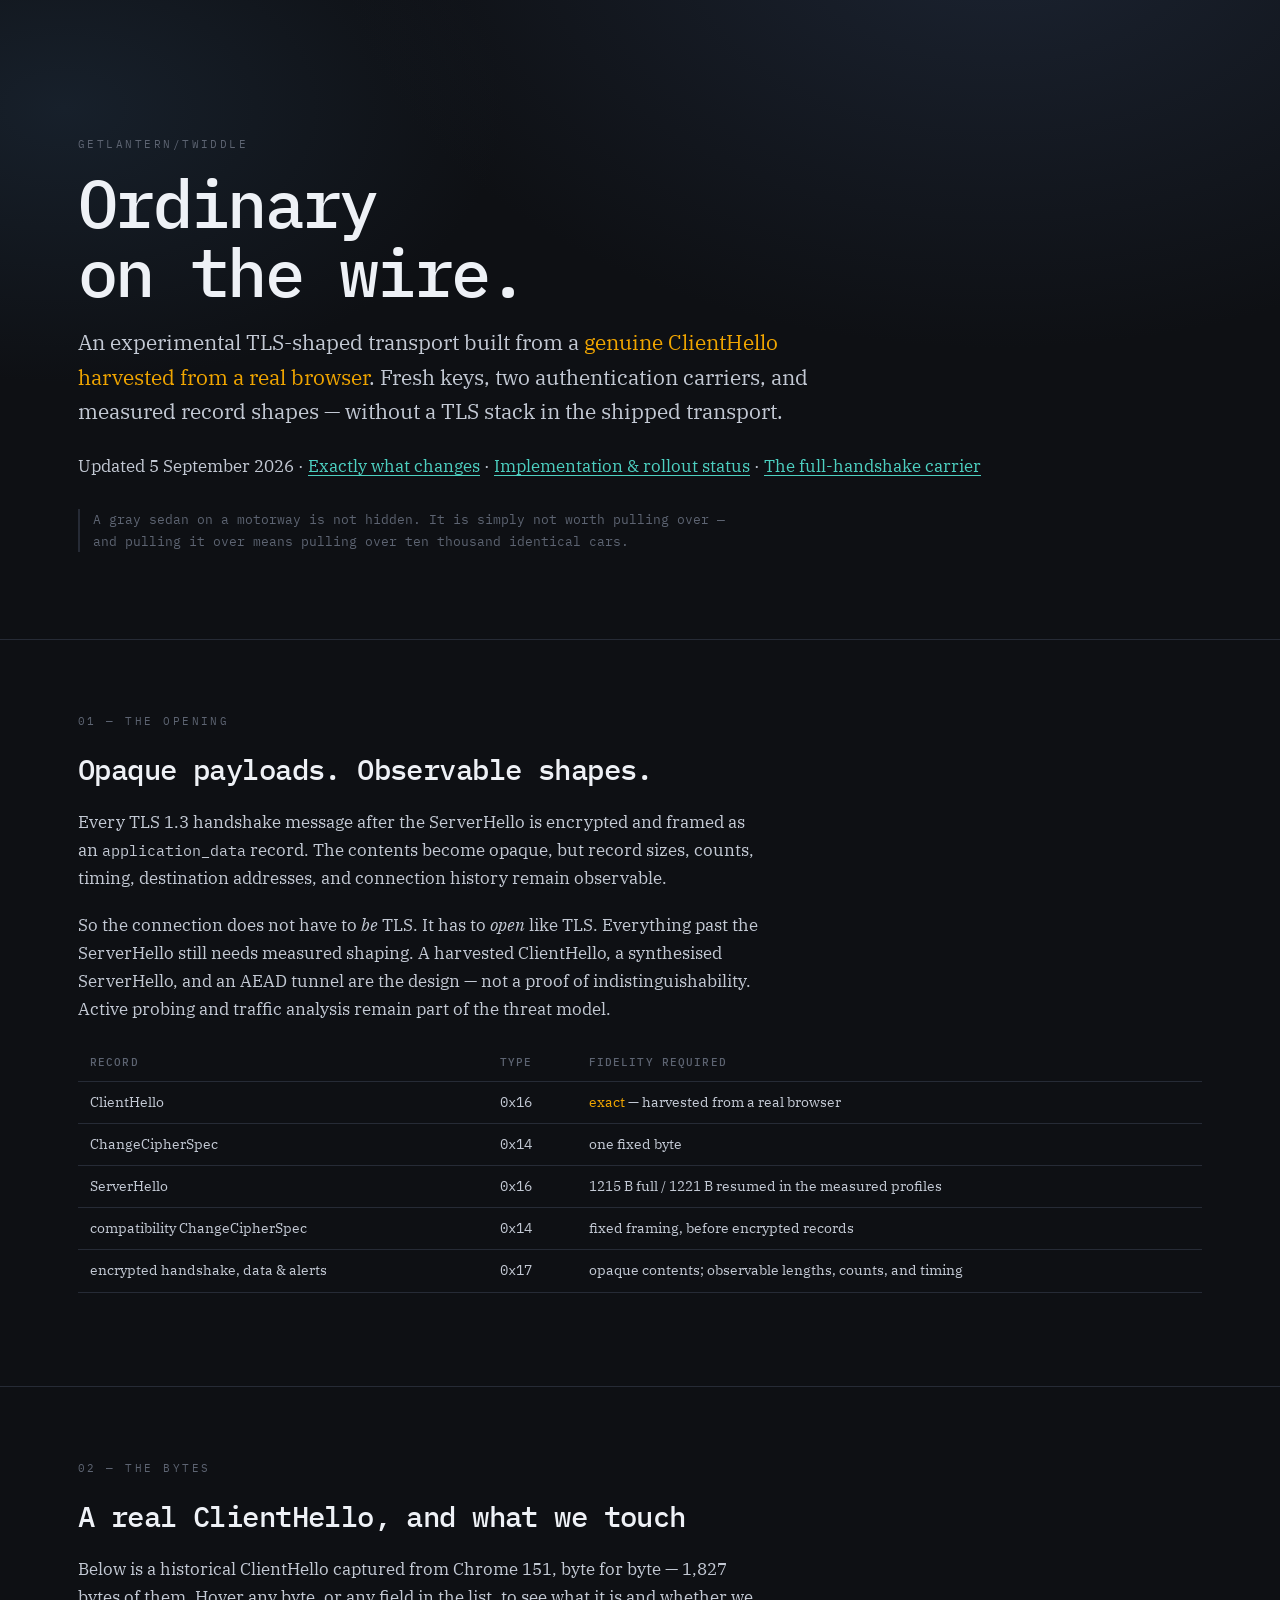
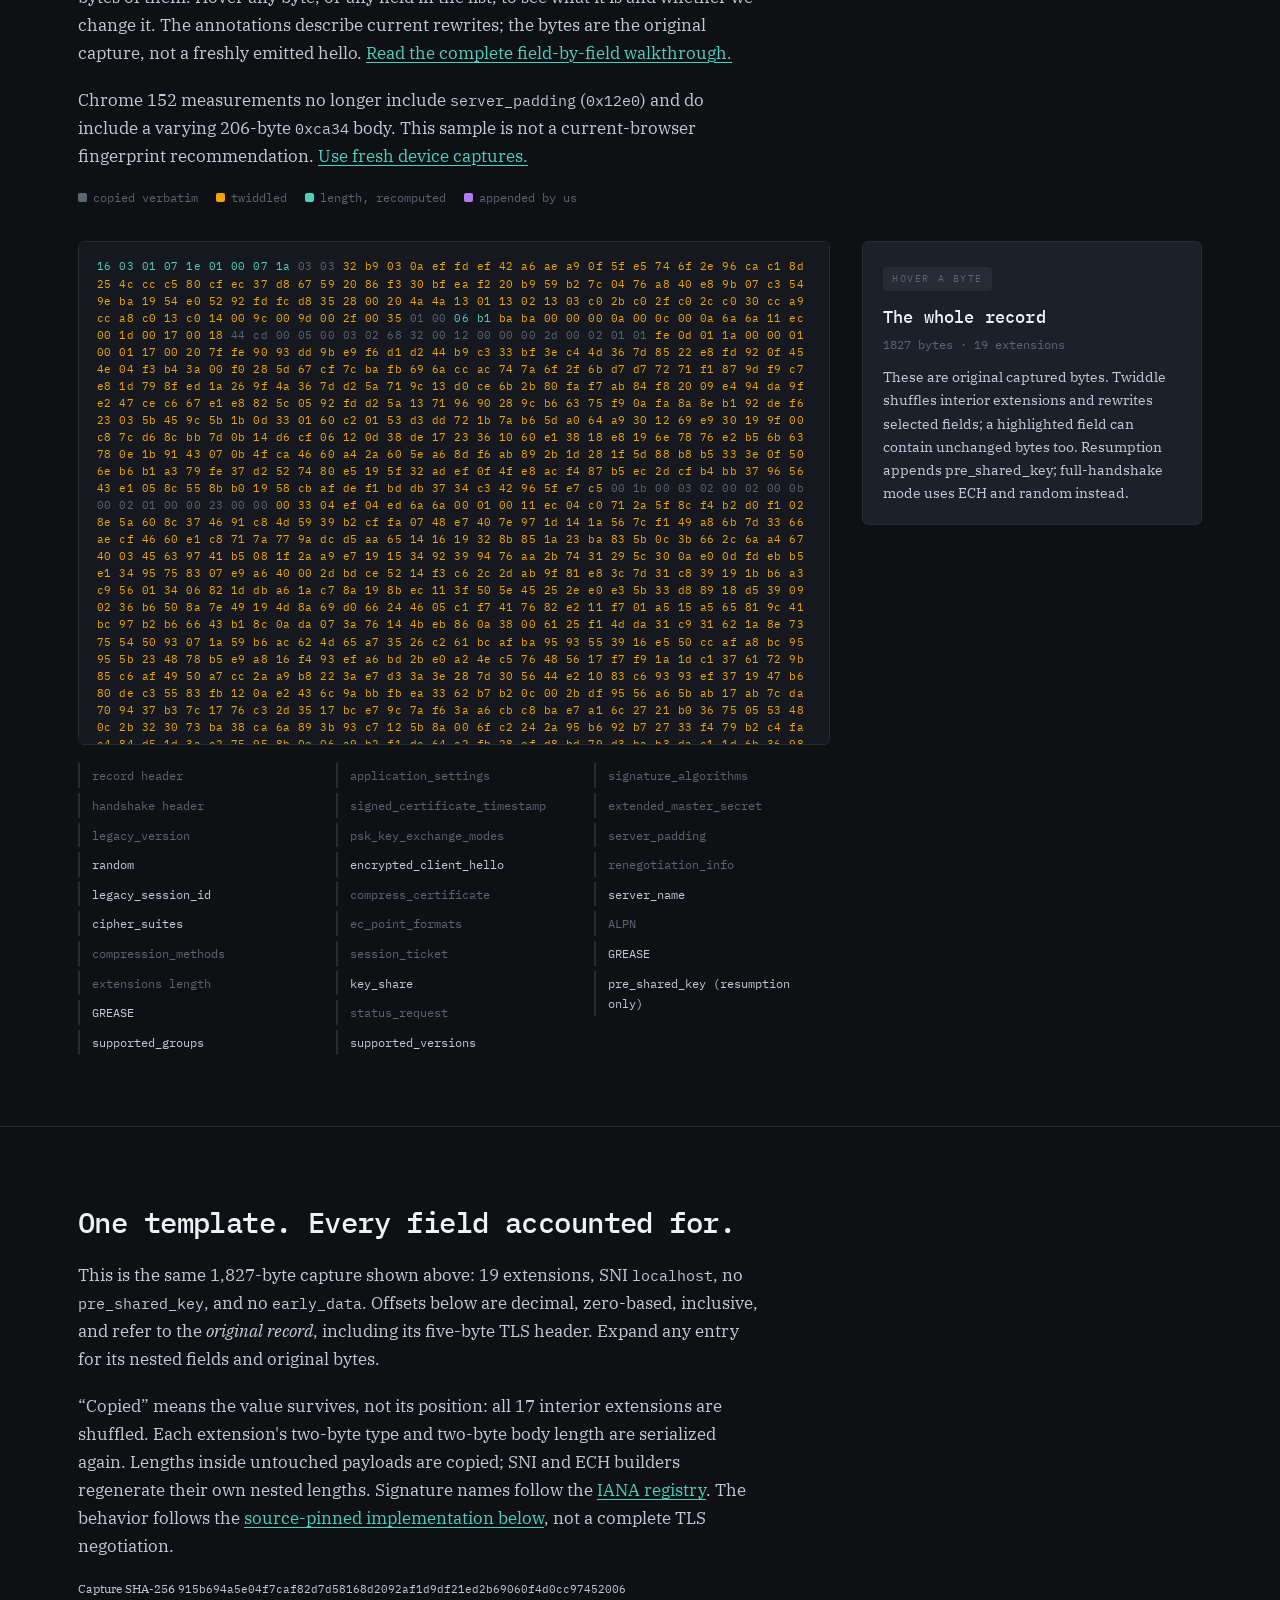
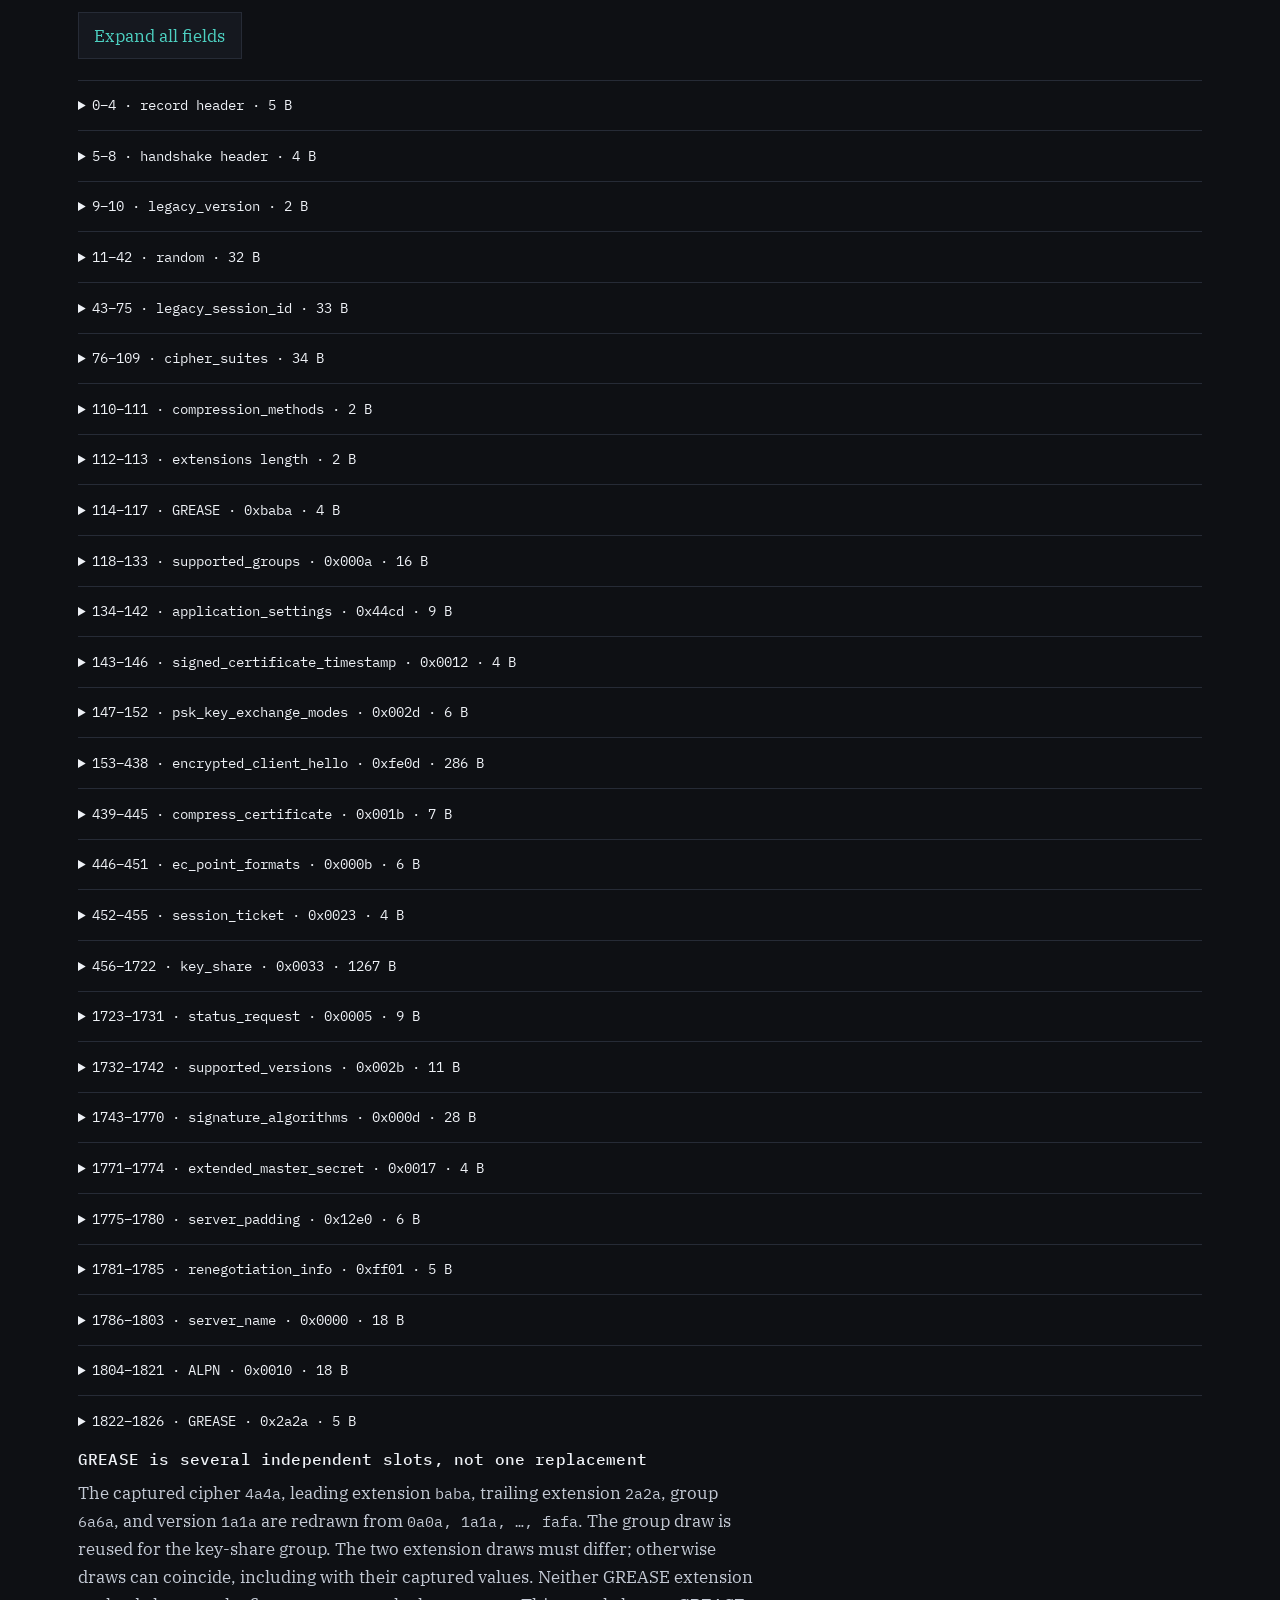
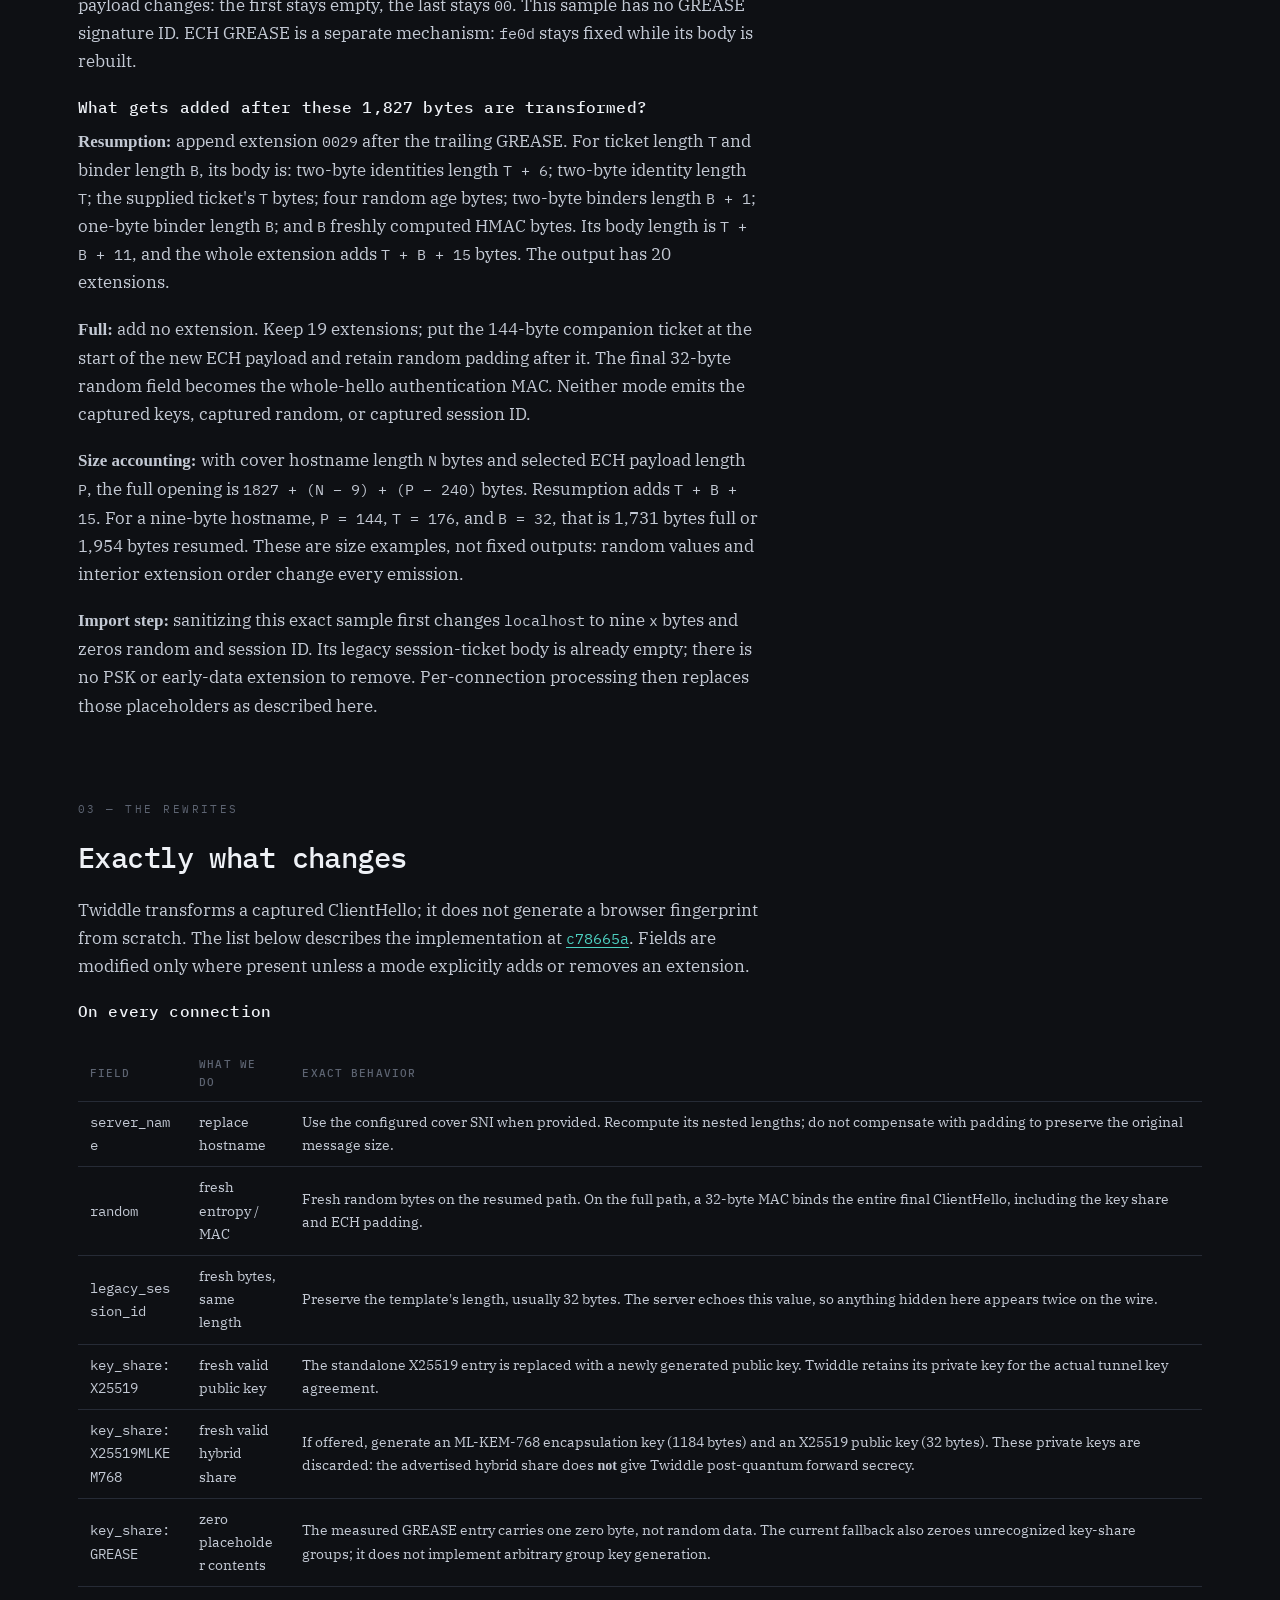
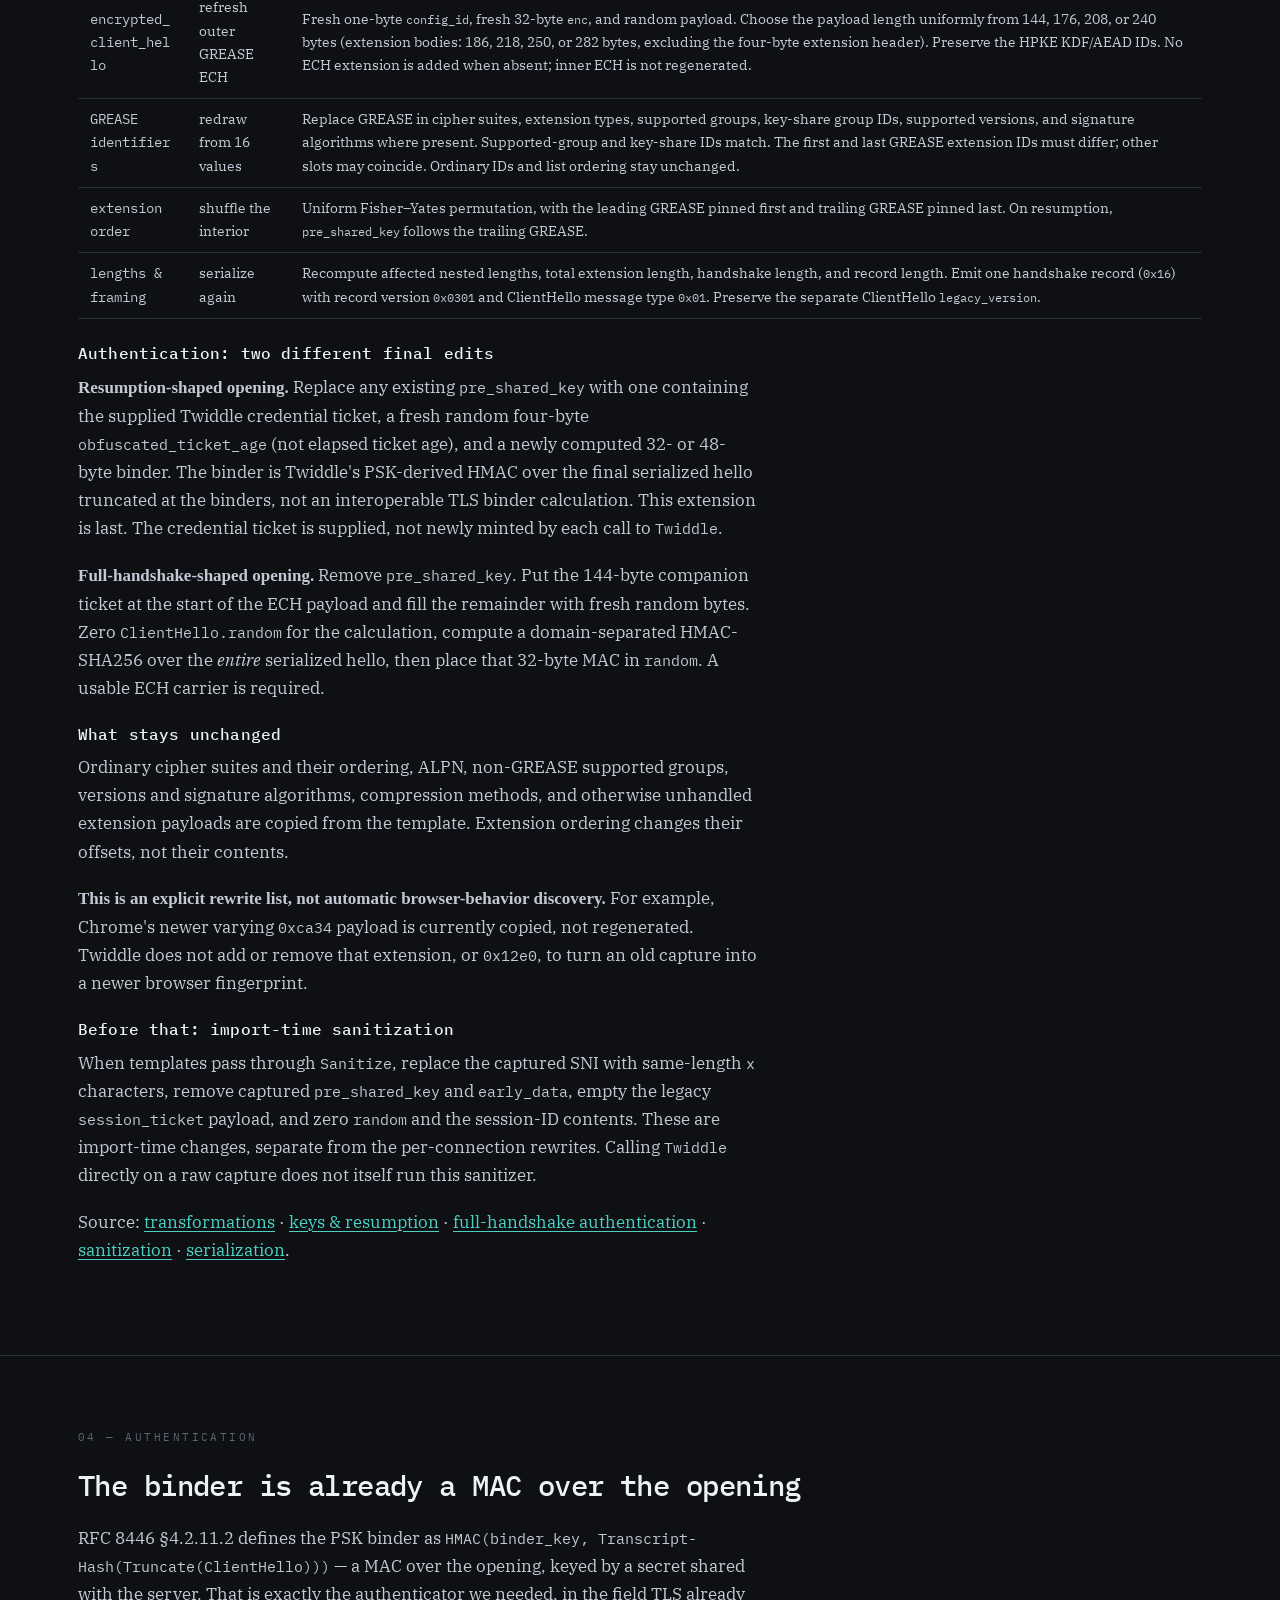
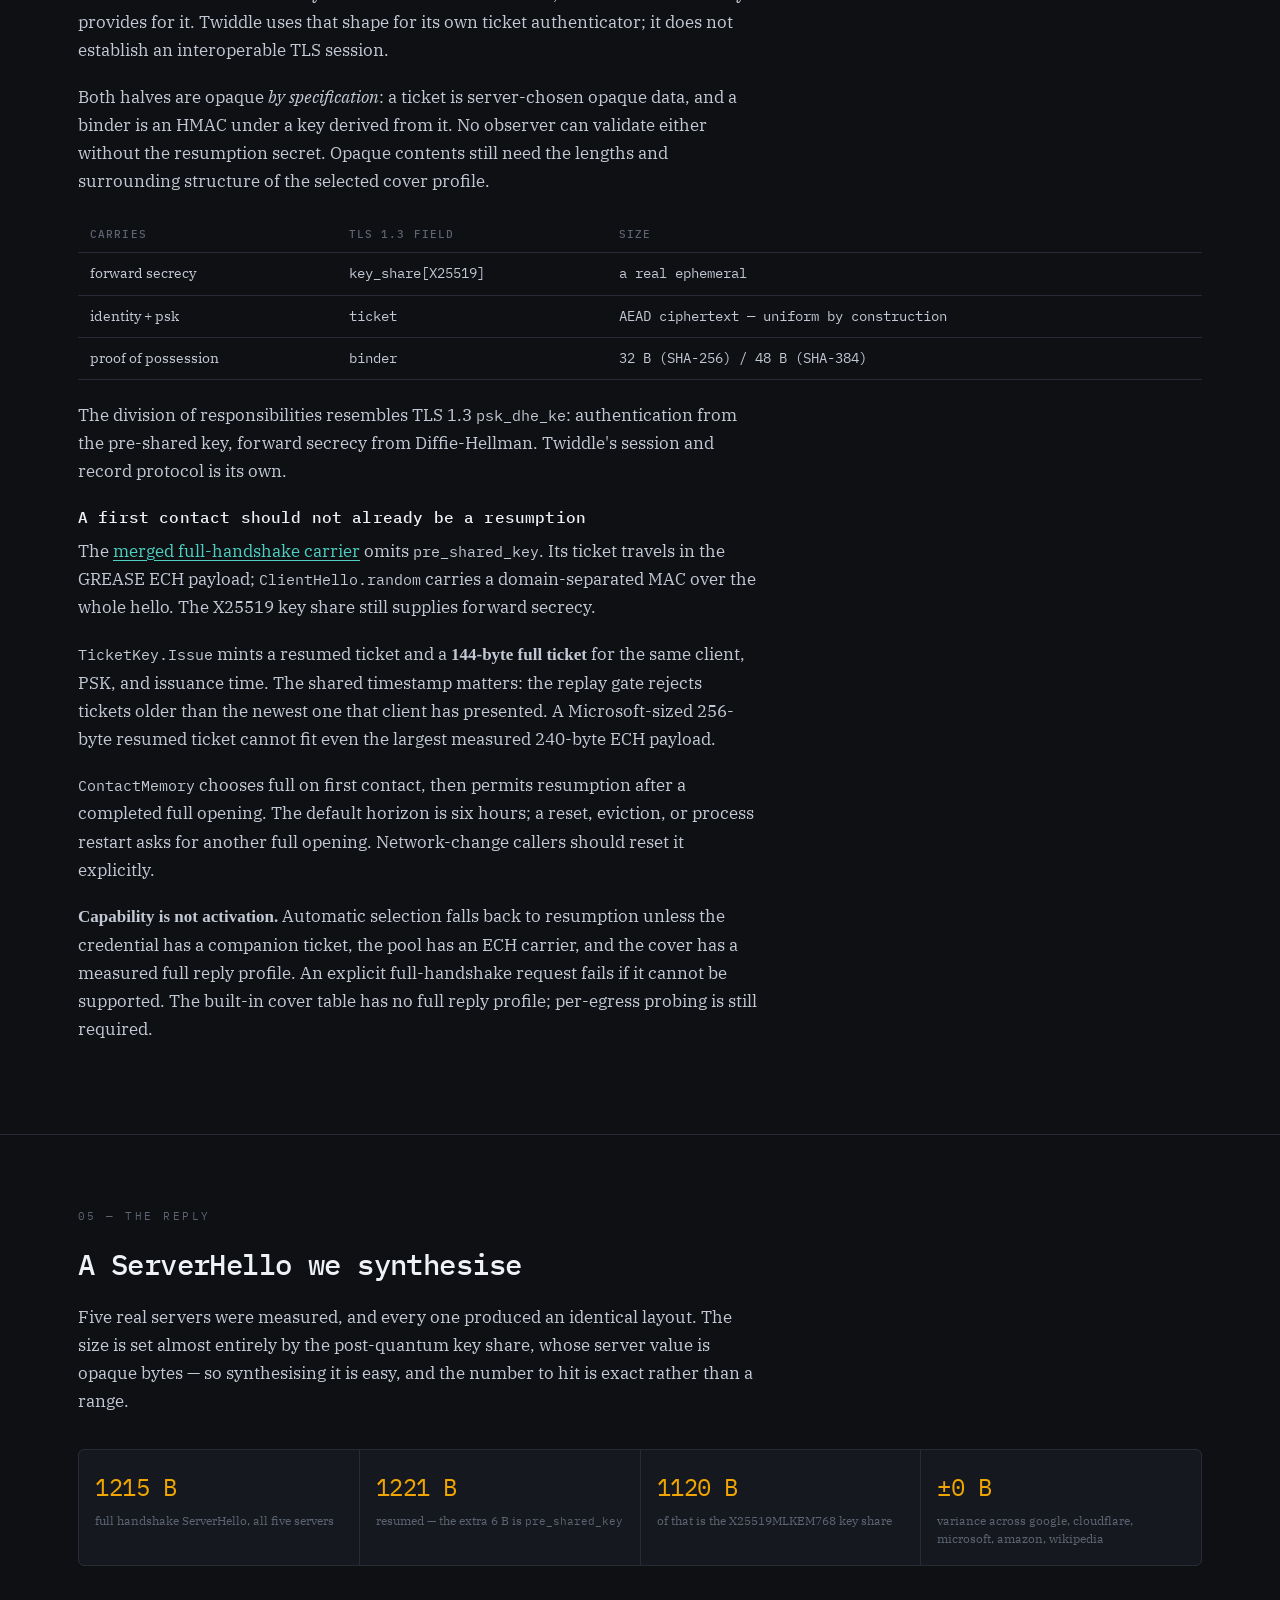
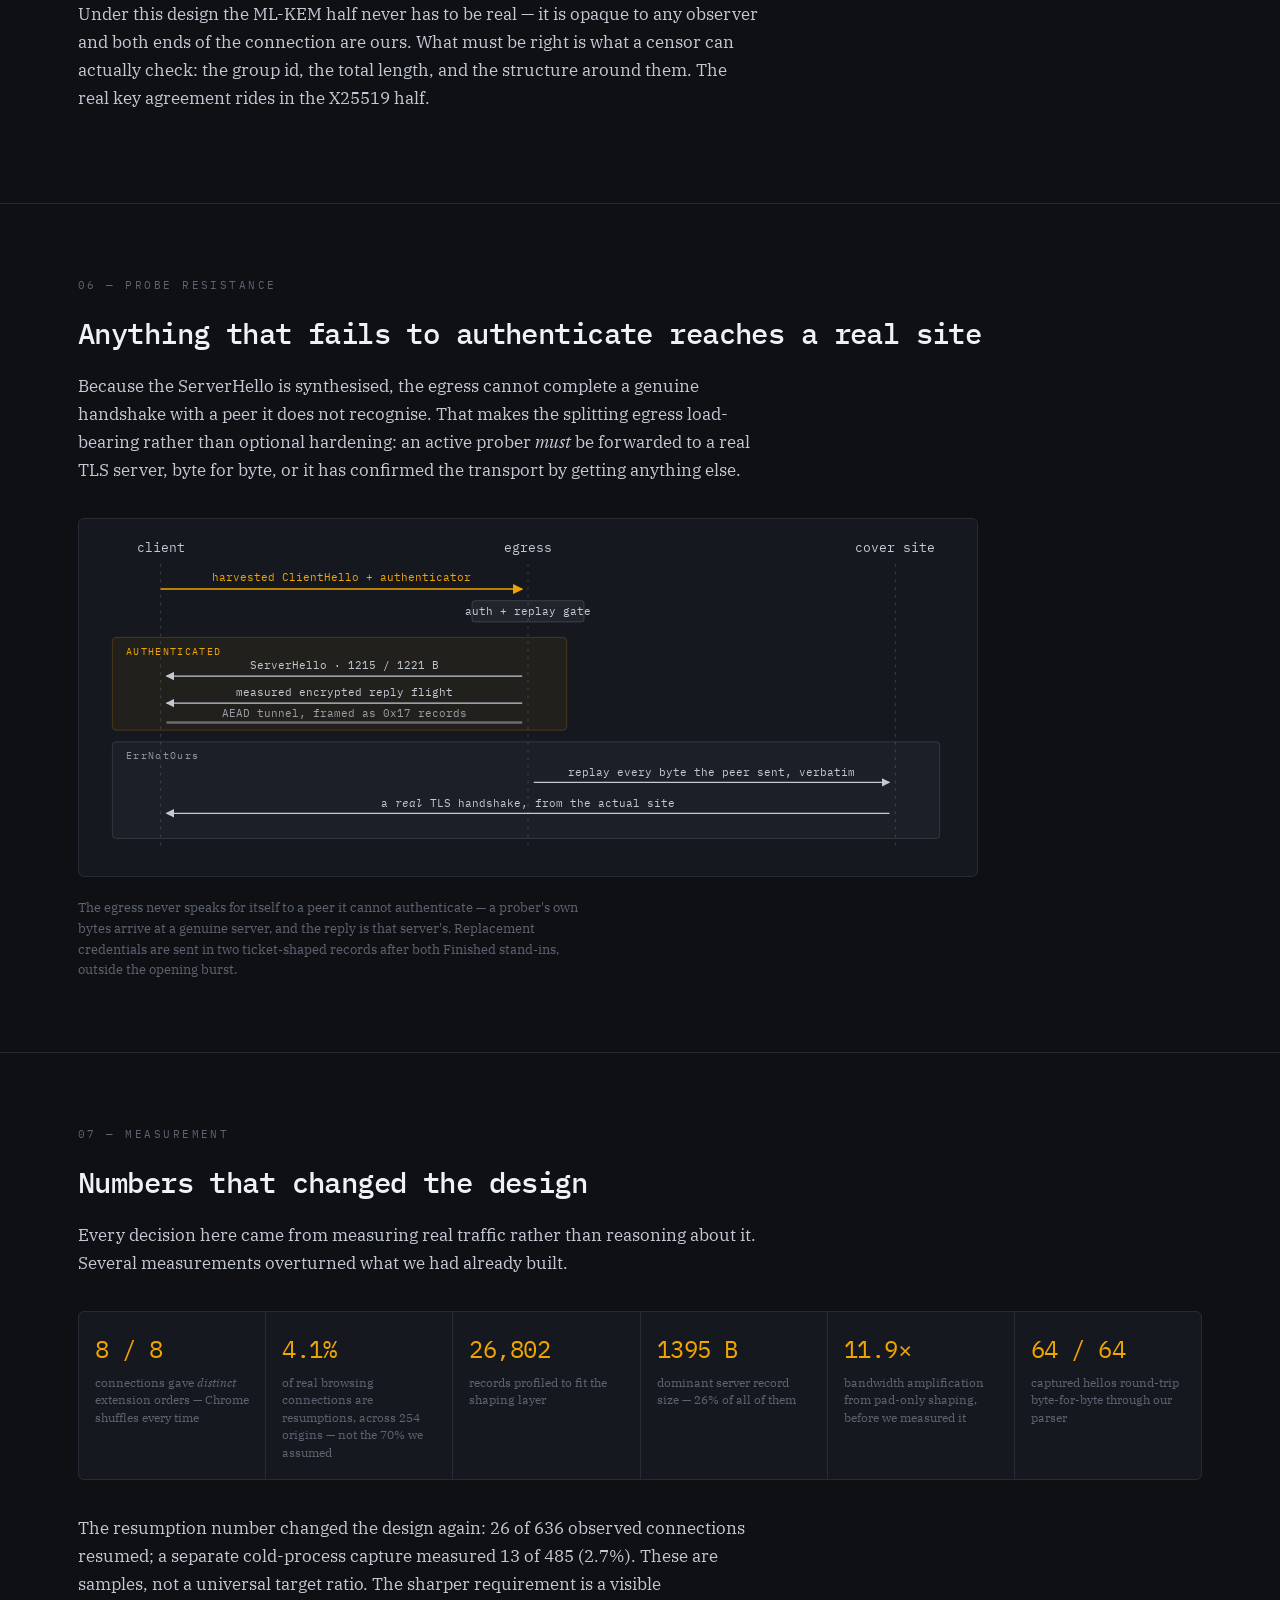
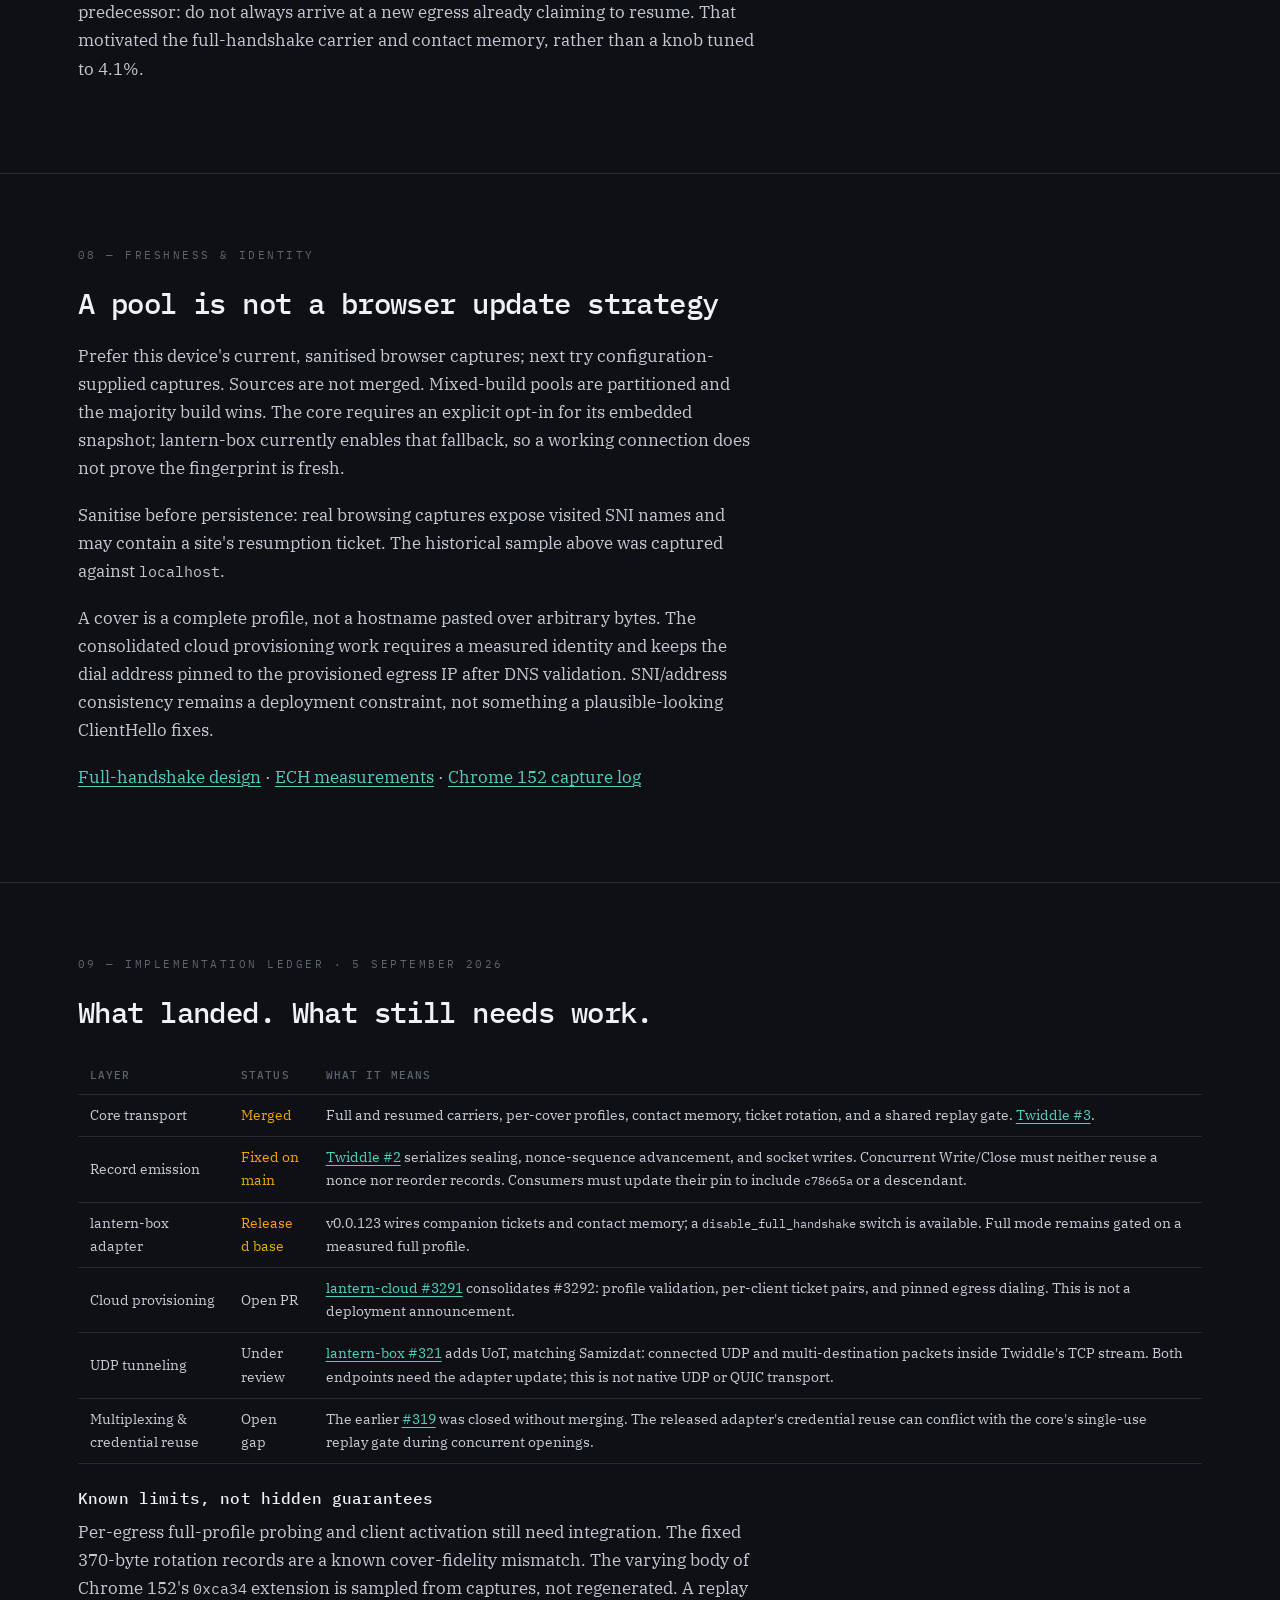
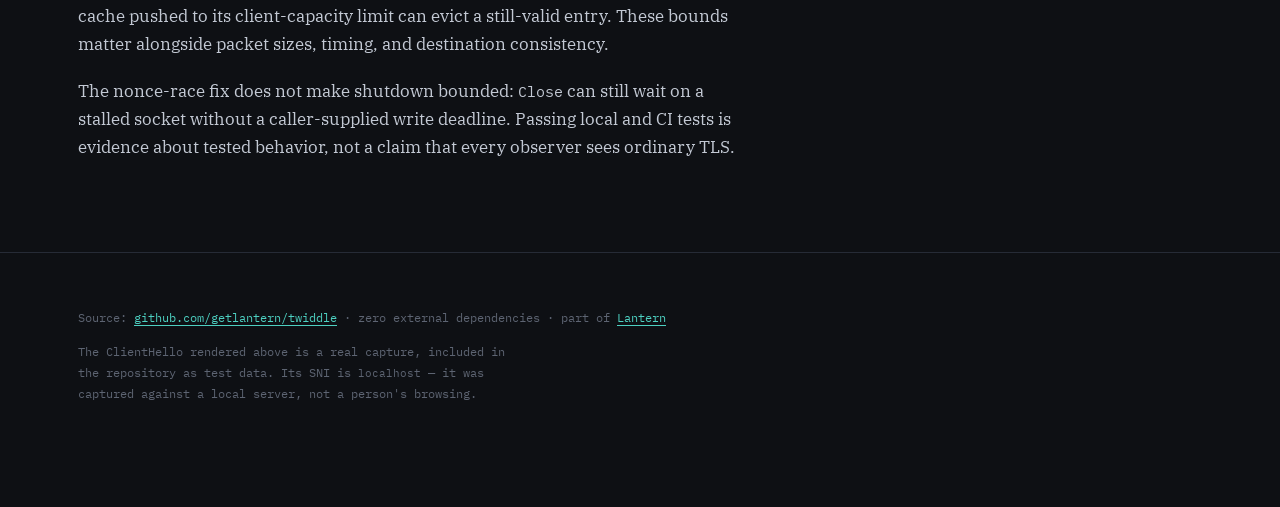
==== commit 2847ff34: "docs(site): add complete byte-accounted sample ClientHello walkthrough" ====
--- a/site/index.html
+++ b/site/index.html
@@ -66,6 +66,7 @@
       Below is a historical ClientHello captured from Chrome 151, byte for byte — <span id="total"></span> of them.
       Hover any byte, or any field in the list, to see what it is and whether we change it.
       The annotations describe current rewrites; the bytes are the original capture, not a freshly emitted hello.
+      <a href="#sample-walkthrough">Read the complete field-by-field walkthrough.</a>
     </p>
     <p class="narrow note">Chrome 152 measurements no longer include <code>server_padding</code> (<code>0x12e0</code>) and do include a varying 206-byte <code>0xca34</code> body. This sample is not a current-browser fingerprint recommendation. <a href="#sources">Use fresh device captures.</a></p>
 
@@ -95,6 +96,54 @@
 
 <section>
   <div class="wrap">
+    <div id="sample-walkthrough" class="sample-walkthrough">
+      <h2>One template. Every field accounted for.</h2>
+      <p class="narrow">This is the same 1,827-byte capture shown above: 19 extensions, SNI
+        <code>localhost</code>, no <code>pre_shared_key</code>, and no <code>early_data</code>.
+        Offsets below are decimal, zero-based, inclusive, and refer to the <em>original record</em>,
+        including its five-byte TLS header. Expand any entry for its nested fields and original bytes.</p>
+      <p class="narrow">“Copied” means the value survives, not its position: all 17 interior
+        extensions are shuffled. Each extension's two-byte type and two-byte body length are
+        serialized again. Lengths inside untouched payloads are copied; SNI and ECH builders
+        regenerate their own nested lengths. Signature names follow the
+        <a href="https://www.iana.org/assignments/tls-parameters/tls-parameters.xhtml#tls-signaturescheme">IANA registry</a>.
+        The behavior follows the
+        <a href="#rewrites">source-pinned implementation below</a>, not a complete TLS negotiation.</p>
+      <p class="sample-hash">Capture SHA-256 <code>915b694a5e04f7caf82d7d58168d2092af1d9df21ed2b69060f4d0cc97452006</code></p>
+      <button type="button" id="sample-expand" aria-controls="sample-fields" aria-expanded="false">Expand all fields</button>
+      <div id="sample-fields"></div>
+      <noscript><p>Enable JavaScript to read the byte-derived walkthrough. The general rewrite reference below remains available without it.</p></noscript>
+      <h3>GREASE is several independent slots, not one replacement</h3>
+      <p class="narrow">The captured cipher <code>4a4a</code>, leading extension <code>baba</code>,
+        trailing extension <code>2a2a</code>, group <code>6a6a</code>, and version <code>1a1a</code>
+        are redrawn from <code>0a0a, 1a1a, …, fafa</code>. The group draw is reused for the
+        key-share group. The two extension draws must differ; otherwise draws can coincide,
+        including with their captured values. Neither GREASE extension payload changes: the
+        first stays empty, the last stays <code>00</code>. This sample has no GREASE signature ID.
+        ECH GREASE is a separate mechanism: <code>fe0d</code> stays fixed while its body is rebuilt.</p>
+      <h3>What gets added after these 1,827 bytes are transformed?</h3>
+      <p class="narrow"><strong>Resumption:</strong> append extension <code>0029</code> after the
+        trailing GREASE. For ticket length <code>T</code> and binder length <code>B</code>, its body is:
+        two-byte identities length <code>T + 6</code>; two-byte identity length <code>T</code>;
+        the supplied ticket's <code>T</code> bytes; four random age bytes; two-byte binders length
+        <code>B + 1</code>; one-byte binder length <code>B</code>; and <code>B</code> freshly computed
+        HMAC bytes. Its body length is <code>T + B + 11</code>, and the whole extension adds
+        <code>T + B + 15</code> bytes. The output has 20 extensions.</p>
+      <p class="narrow"><strong>Full:</strong> add no extension. Keep 19 extensions; put the
+        144-byte companion ticket at the start of the new ECH payload and retain random padding
+        after it. The final 32-byte random field becomes the whole-hello authentication MAC.
+        Neither mode emits the captured keys, captured random, or captured session ID.</p>
+      <p class="narrow"><strong>Size accounting:</strong> with cover hostname length <code>N</code>
+        bytes and selected ECH payload length <code>P</code>, the full opening is
+        <code>1827 + (N − 9) + (P − 240)</code> bytes. Resumption adds <code>T + B + 15</code>.
+        For a nine-byte hostname, <code>P = 144</code>, <code>T = 176</code>, and <code>B = 32</code>,
+        that is 1,731 bytes full or 1,954 bytes resumed. These are size examples, not fixed outputs:
+        random values and interior extension order change every emission.</p>
+      <p class="narrow"><strong>Import step:</strong> sanitizing this exact sample first changes
+        <code>localhost</code> to nine <code>x</code> bytes and zeros random and session ID.
+        Its legacy session-ticket body is already empty; there is no PSK or early-data extension
+        to remove. Per-connection processing then replaces those placeholders as described here.</p>
+    </div>
     <p class="eyebrow">03 — the rewrites</p>
     <h2 id="rewrites">Exactly what changes</h2>
     <p class="narrow">Twiddle transforms a captured ClientHello; it does not generate a browser
--- a/site/style.css
+++ b/site/style.css
@@ -66,6 +66,7 @@
 
 /* ---- byte grid ---- */
 .byteview { display: grid; grid-template-columns: 1fr 340px; gap: 32px; margin-top: 2em; }
+.byteview > div { min-width: 0; }
 @media (max-width: 900px) { .byteview { grid-template-columns: 1fr; } }
 
 .grid {
@@ -109,6 +110,28 @@
 .sw-add     { background: var(--add); }
 footer .note { max-width: 64ch; }
 
+.sample-walkthrough { margin-bottom: 5rem; }
+.sample-hash { font-size: .75rem; overflow-wrap: anywhere; }
+#sample-expand { font: inherit; color: var(--frame); background: var(--surface); border: 1px solid var(--line); padding: .5em .9em; margin: 0 0 1.2em; cursor: pointer; }
+.sample-field { border-top: 1px solid var(--line); padding: .8em 0; }
+.sample-field > summary { font-family: var(--mono); font-size: .85rem; color: var(--bright); cursor: pointer; overflow-wrap: anywhere; }
+.sample-field[open] > summary { color: var(--twiddle); margin-bottom: 1em; }
+.sample-field > p { max-width: 75ch; font-size: .9rem; }
+.sample-field table { table-layout: fixed; }
+.sample-field td { vertical-align: top; overflow-wrap: anywhere; }
+.sample-field td:first-child { width: 25%; font-family: var(--mono); font-size: .8rem; }
+.sample-field td p { margin: .5em 0 0; }
+.sample-field td code { display: block; color: var(--frame); }
+.sample-field td summary { cursor: pointer; }
+summary:focus-visible, #sample-expand:focus-visible { outline: 2px solid var(--frame); outline-offset: 4px; }
+@media (max-width: 600px) {
+  .sample-field table, .sample-field tbody, .sample-field tr, .sample-field td { display: block; width: 100%; }
+  .sample-field th { display: none; }
+  .sample-field tr { padding: .8em 0; border-bottom: 1px solid var(--line); }
+  .sample-field td, .sample-field td:first-child { width: 100%; border: 0; padding: .3em 0; }
+  .sample-field td:last-child::before { content: "Twiddle: "; color: var(--twiddle); }
+}
+
 /* ---- field list ---- */
 /* Columnar so 27 fields stay scannable instead of running off the page. */
 .fields {
@@ -117,6 +140,7 @@
 }
 @media (max-width: 700px) { .fields { columns: 2; } }
 .fields li {
+  overflow-wrap: anywhere;
   break-inside: avoid;
   border-left: 2px solid var(--line); padding: 2px 0 2px 12px; margin-bottom: 5px;
   font-family: var(--mono); font-size: .78rem; color: var(--dim); cursor: pointer;
@@ -132,7 +156,7 @@
 .stat .l { font-size: .78rem; color: var(--dim); line-height: 1.4; display: block; margin-top: 4px; }
 
 table { width: 100%; border-collapse: collapse; font-size: .88rem; margin: 1.5em 0; }
-th, td { text-align: left; padding: 9px 12px; border-bottom: 1px solid var(--line); }
+th, td { text-align: left; padding: 9px 12px; border-bottom: 1px solid var(--line); overflow-wrap: anywhere; }
 th { font-family: var(--mono); font-size: .7rem; letter-spacing: .1em; text-transform: uppercase; color: var(--dim); font-weight: 500; }
 td.num { font-family: var(--mono); font-variant-numeric: tabular-nums; }
 td em { color: var(--twiddle); font-style: normal; }
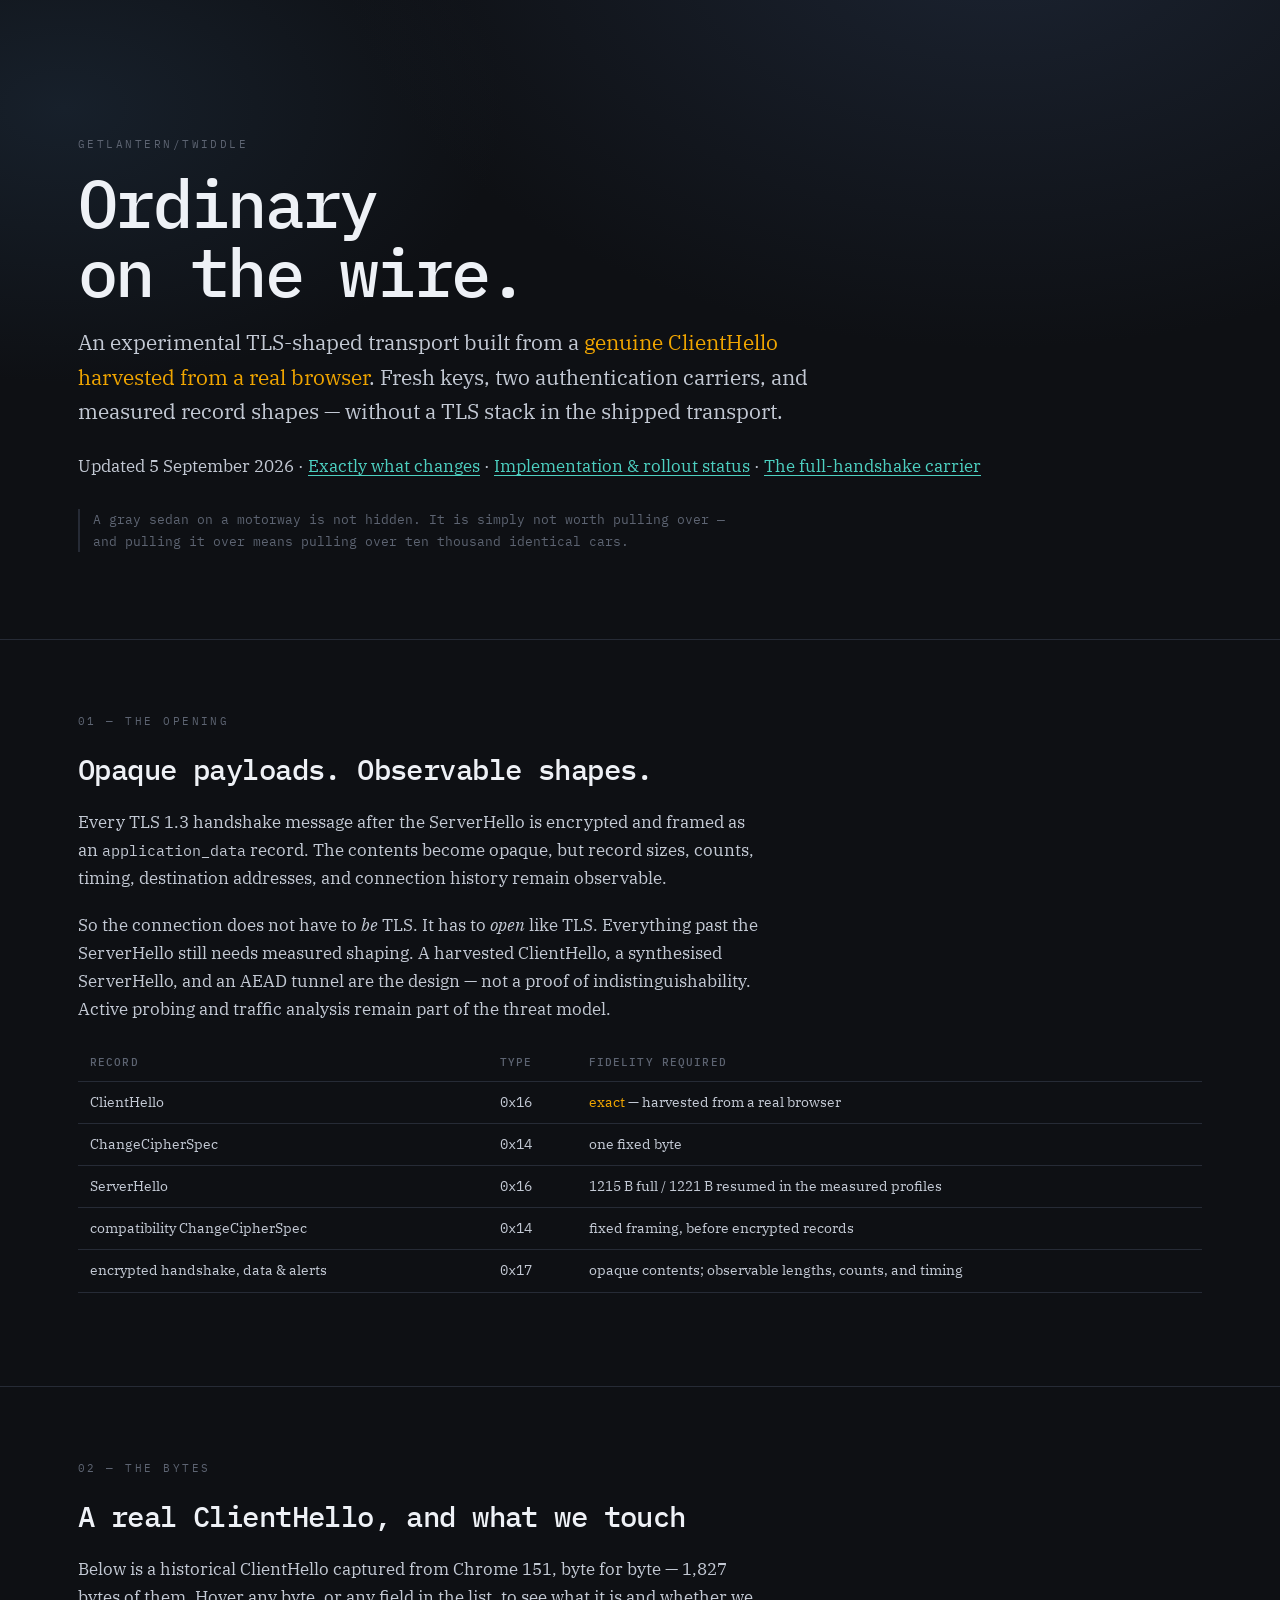
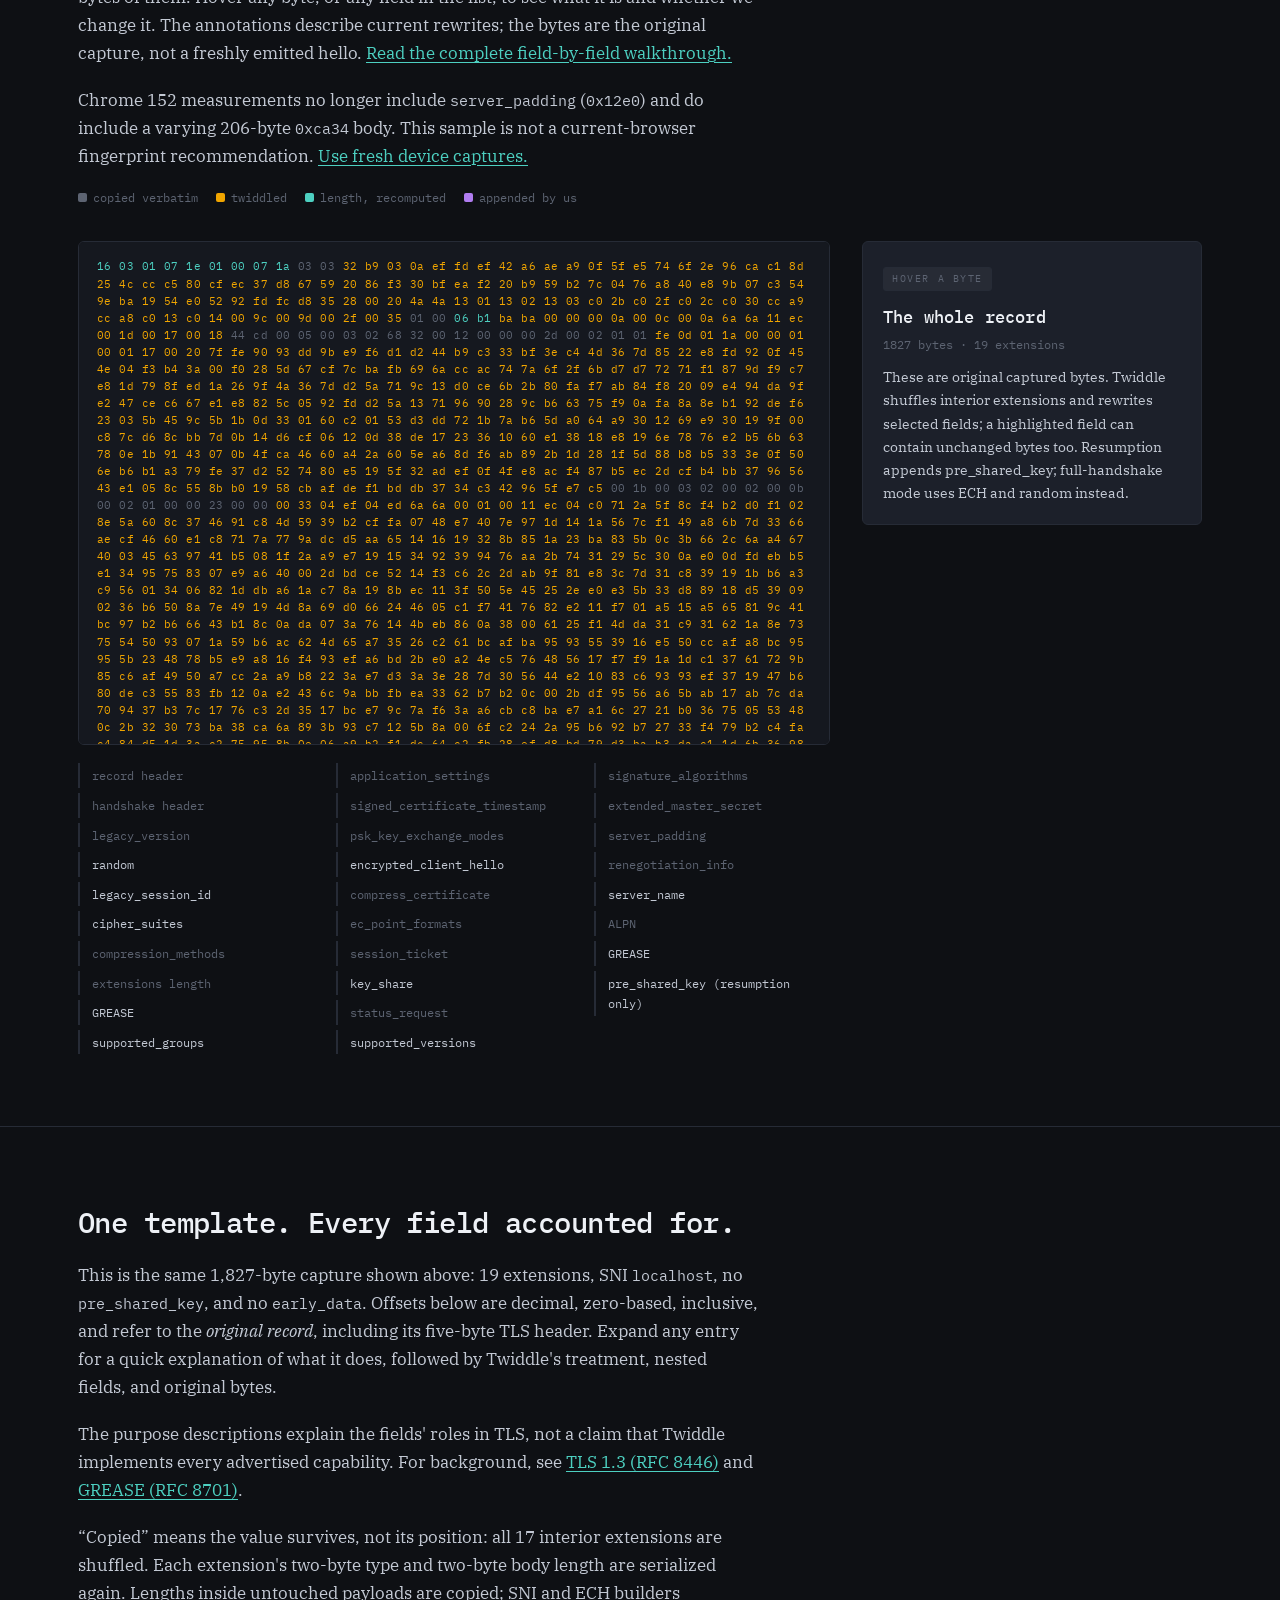
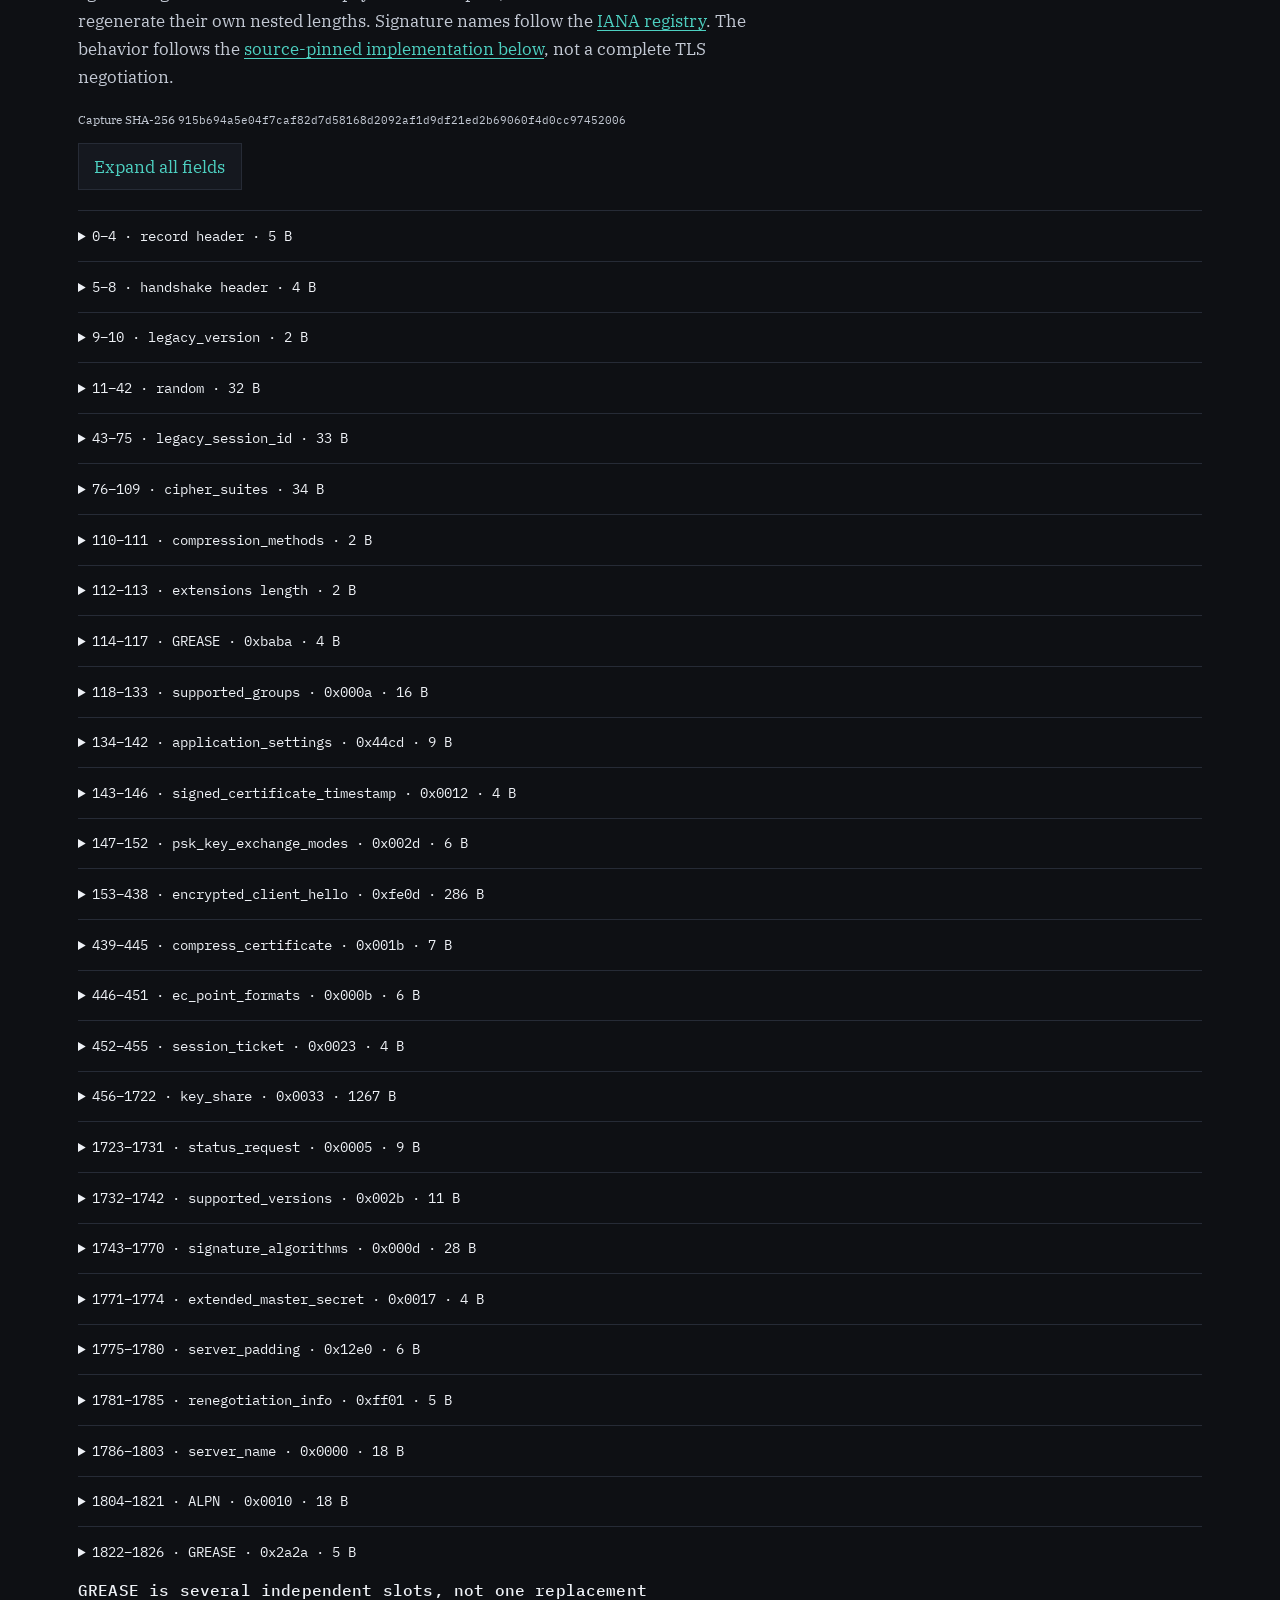
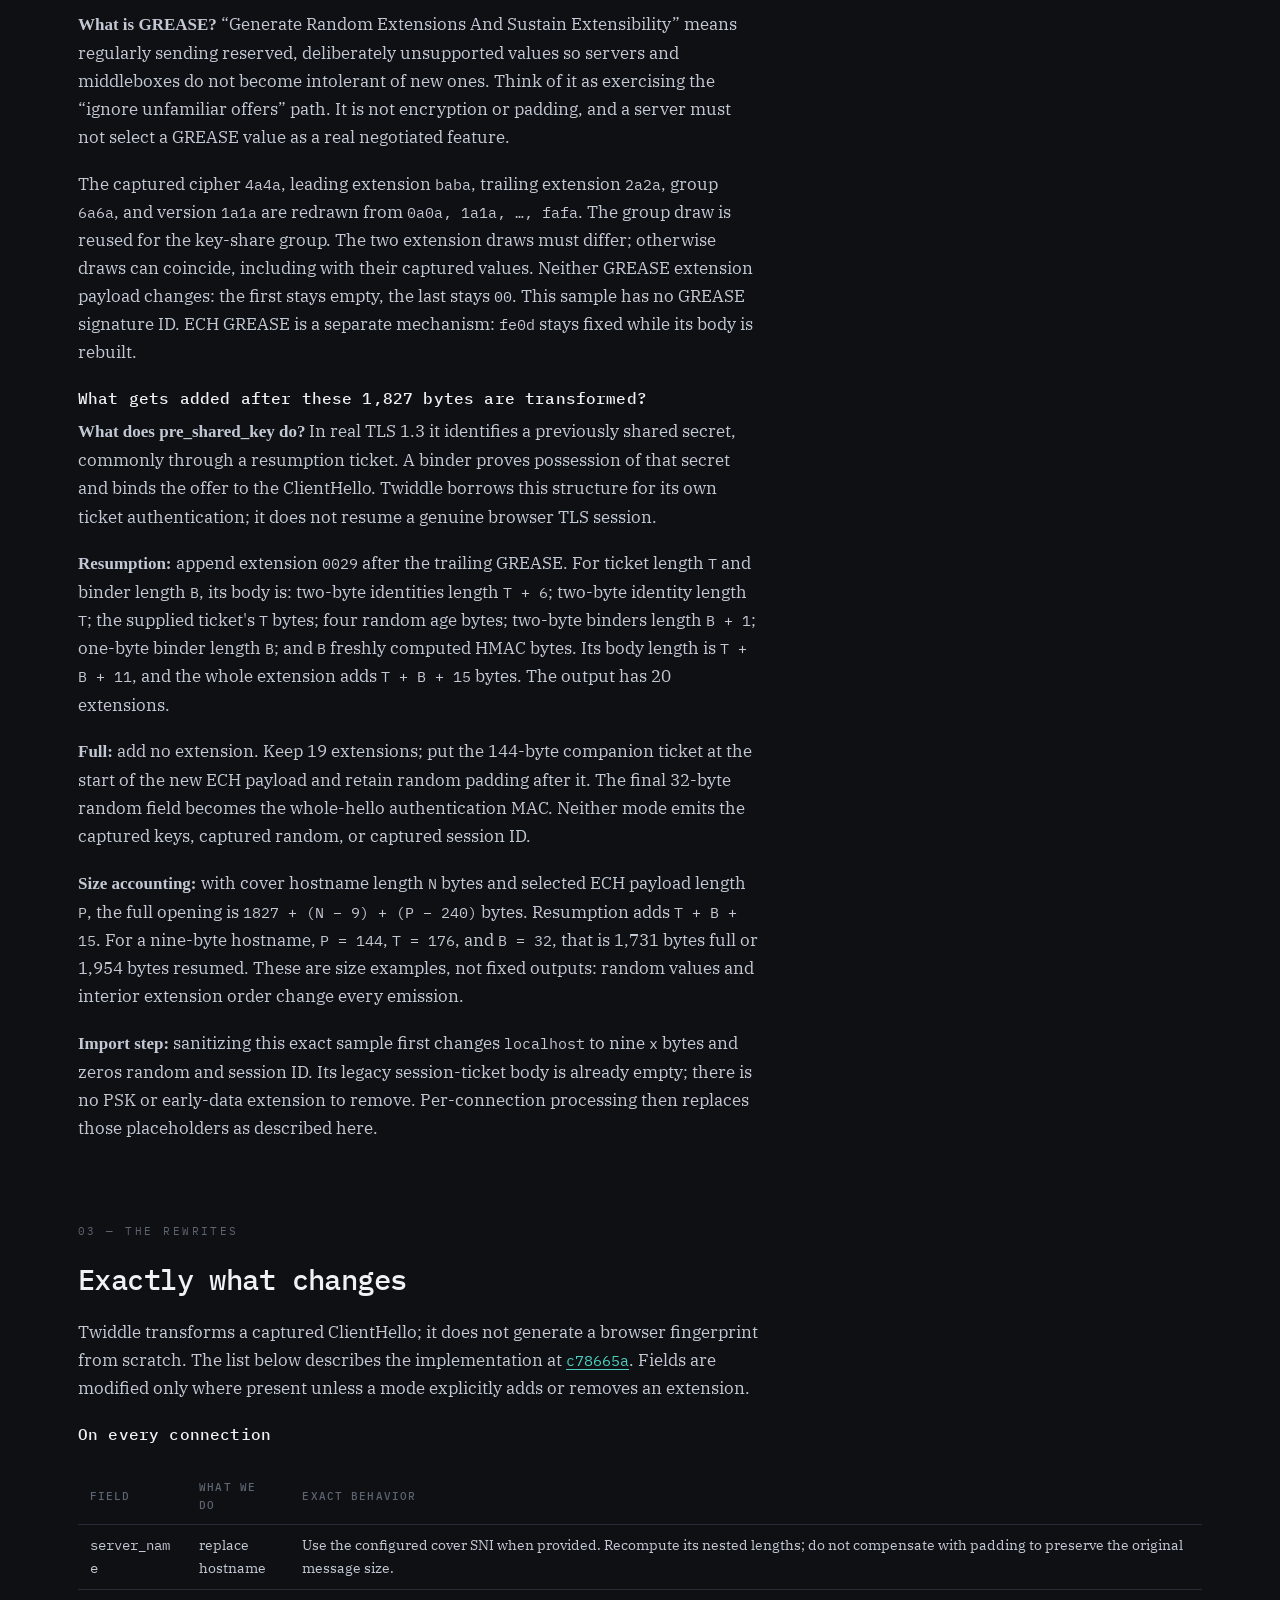
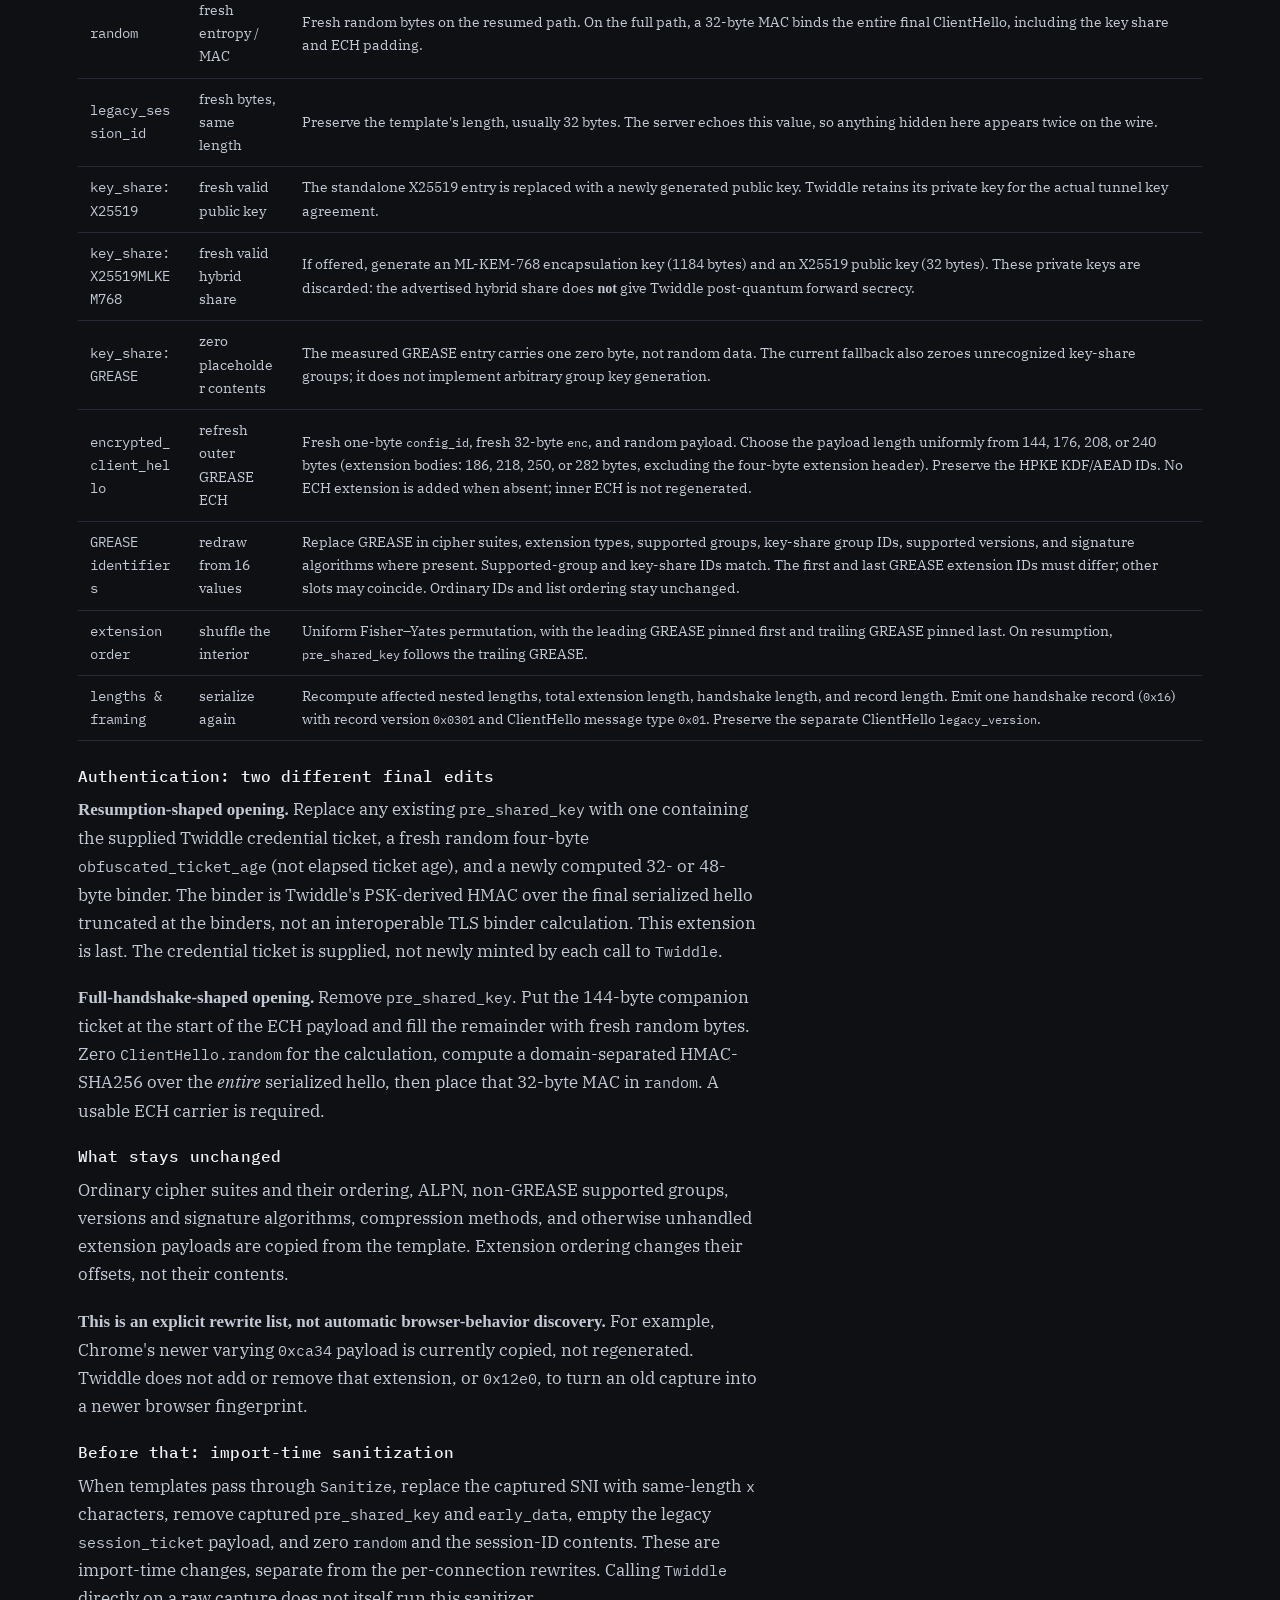
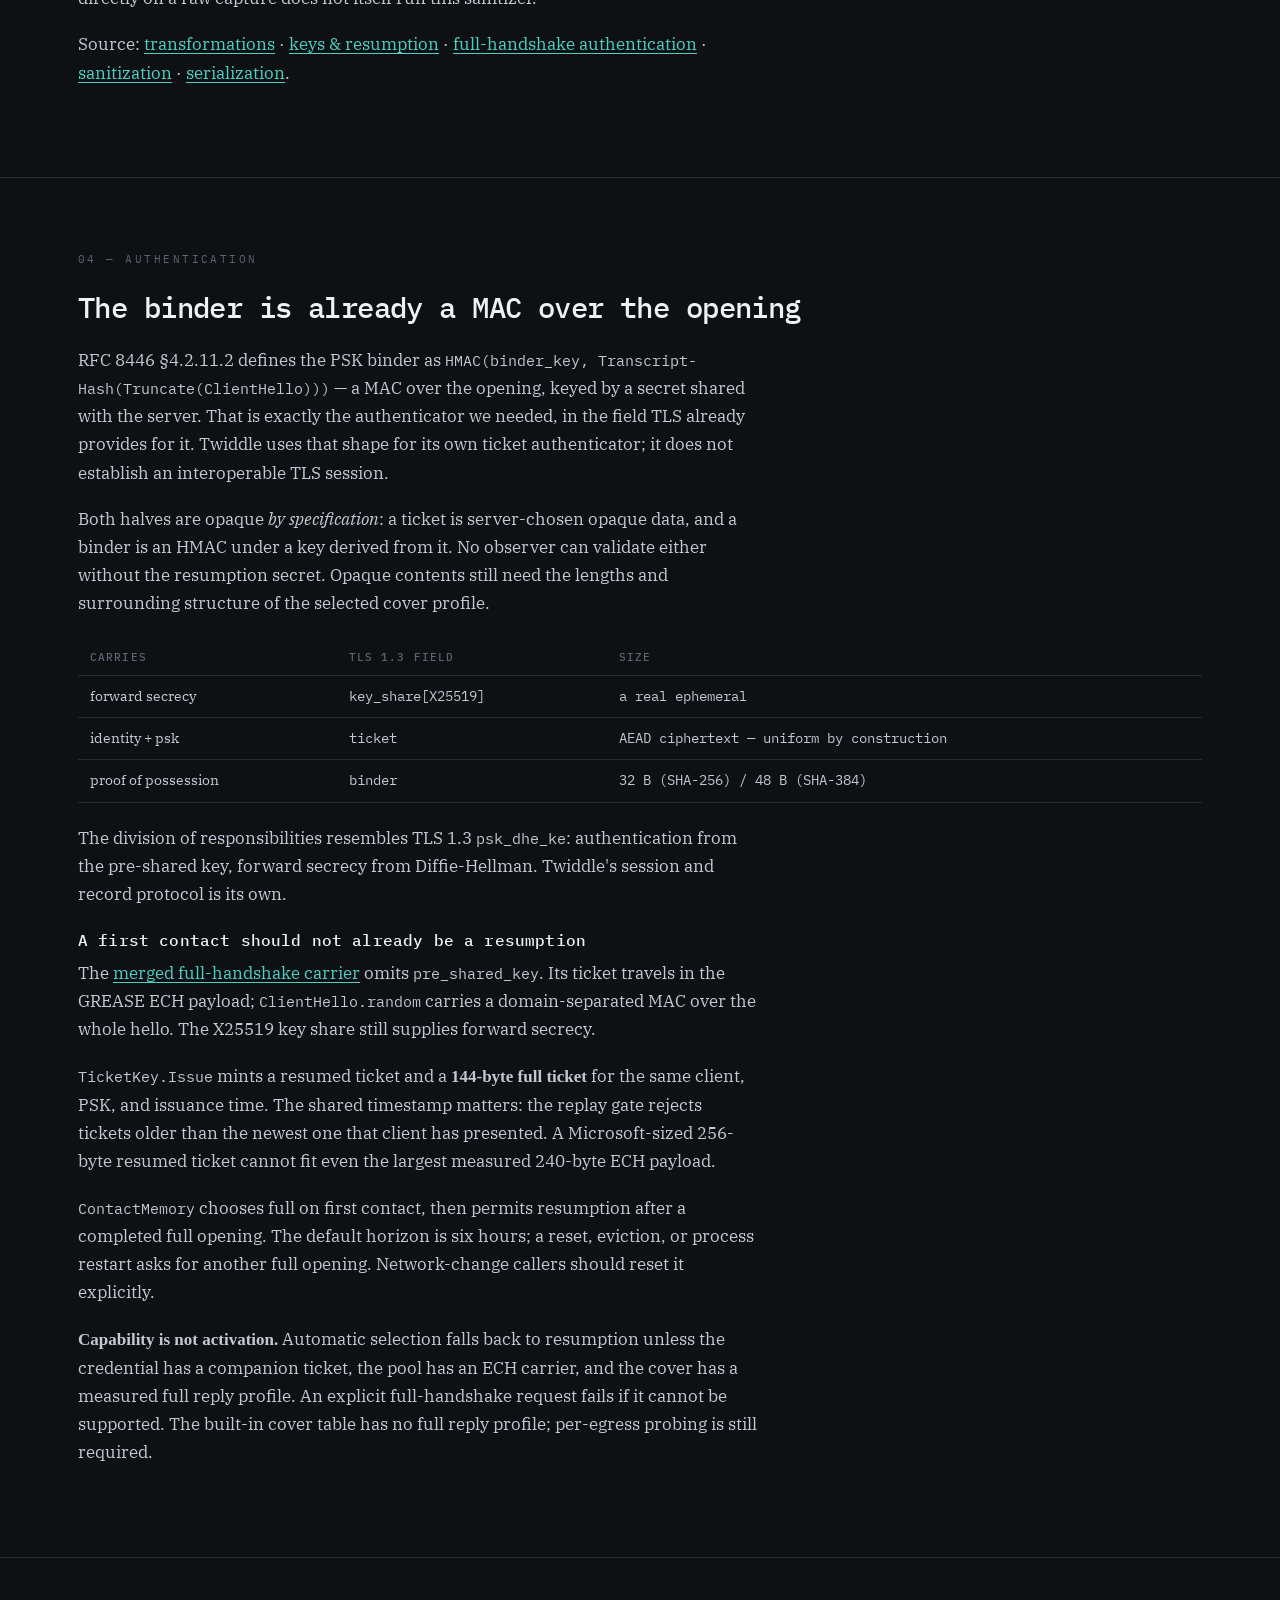
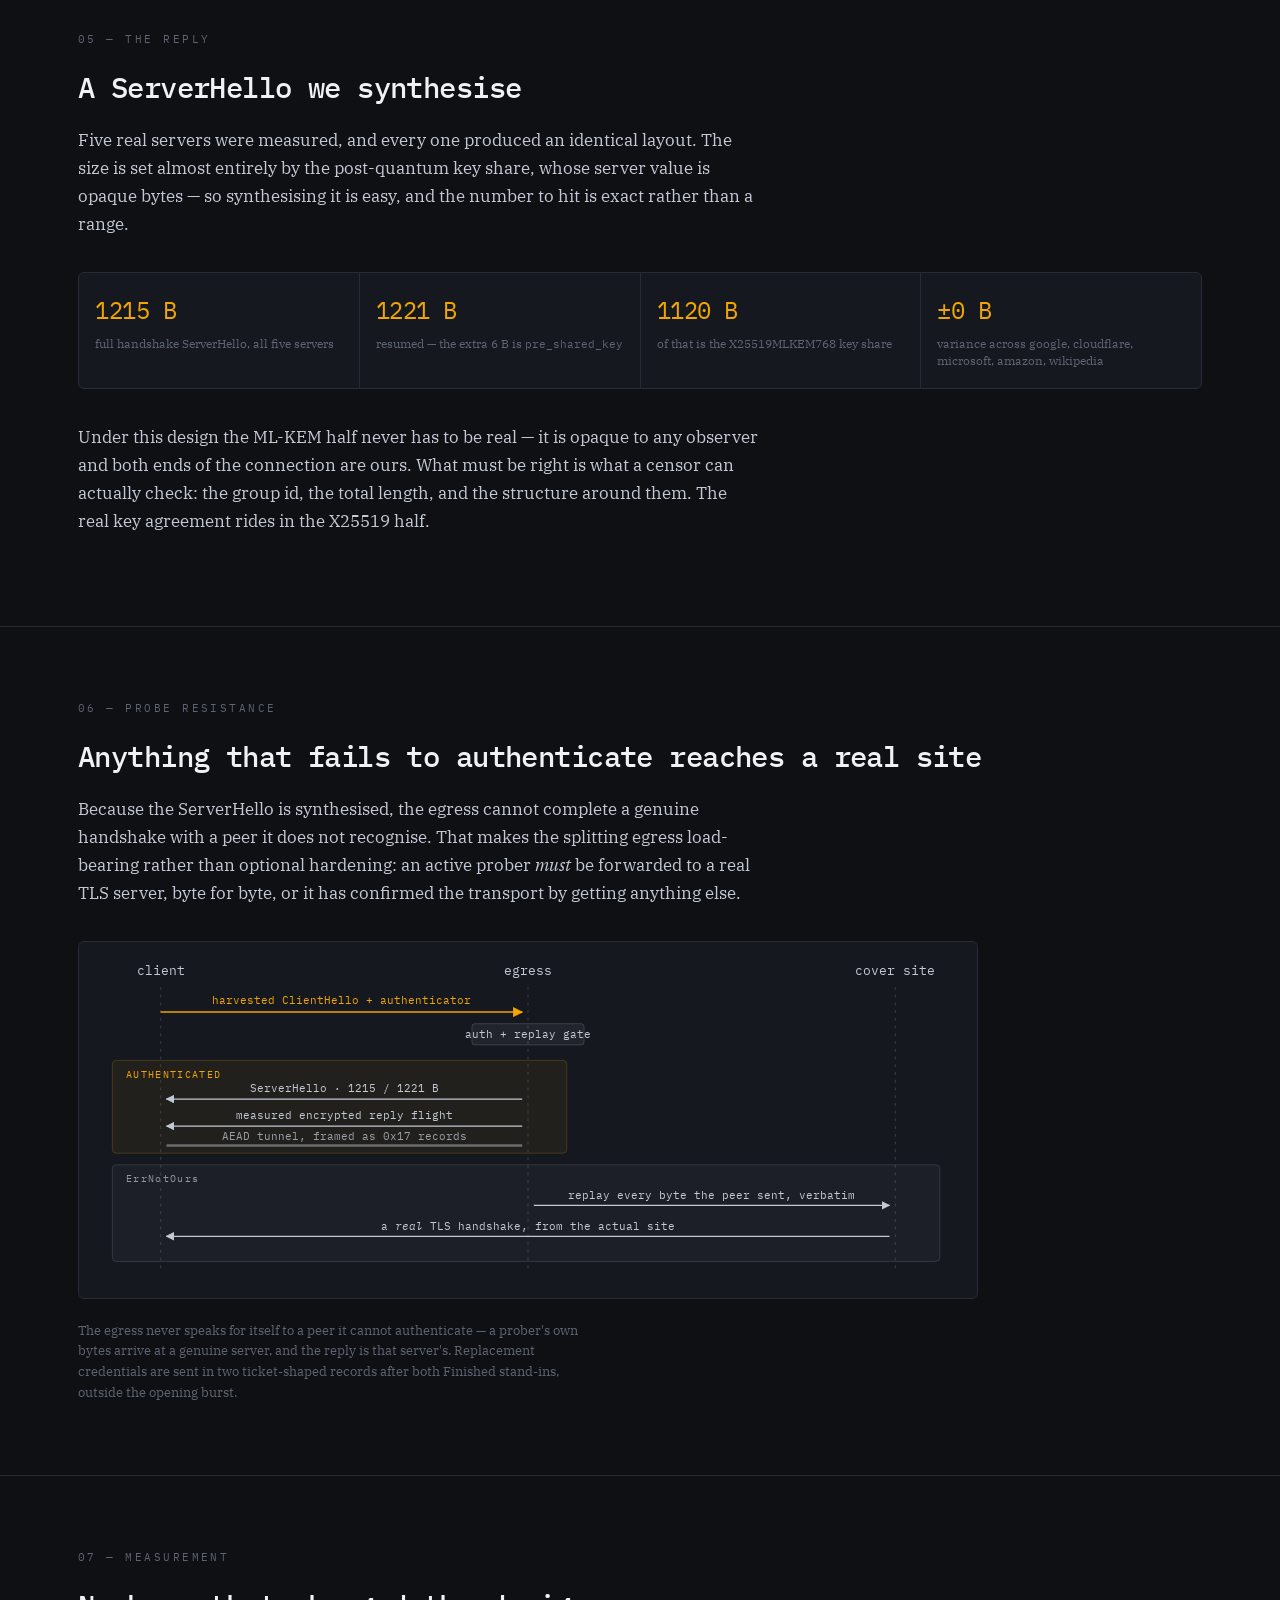
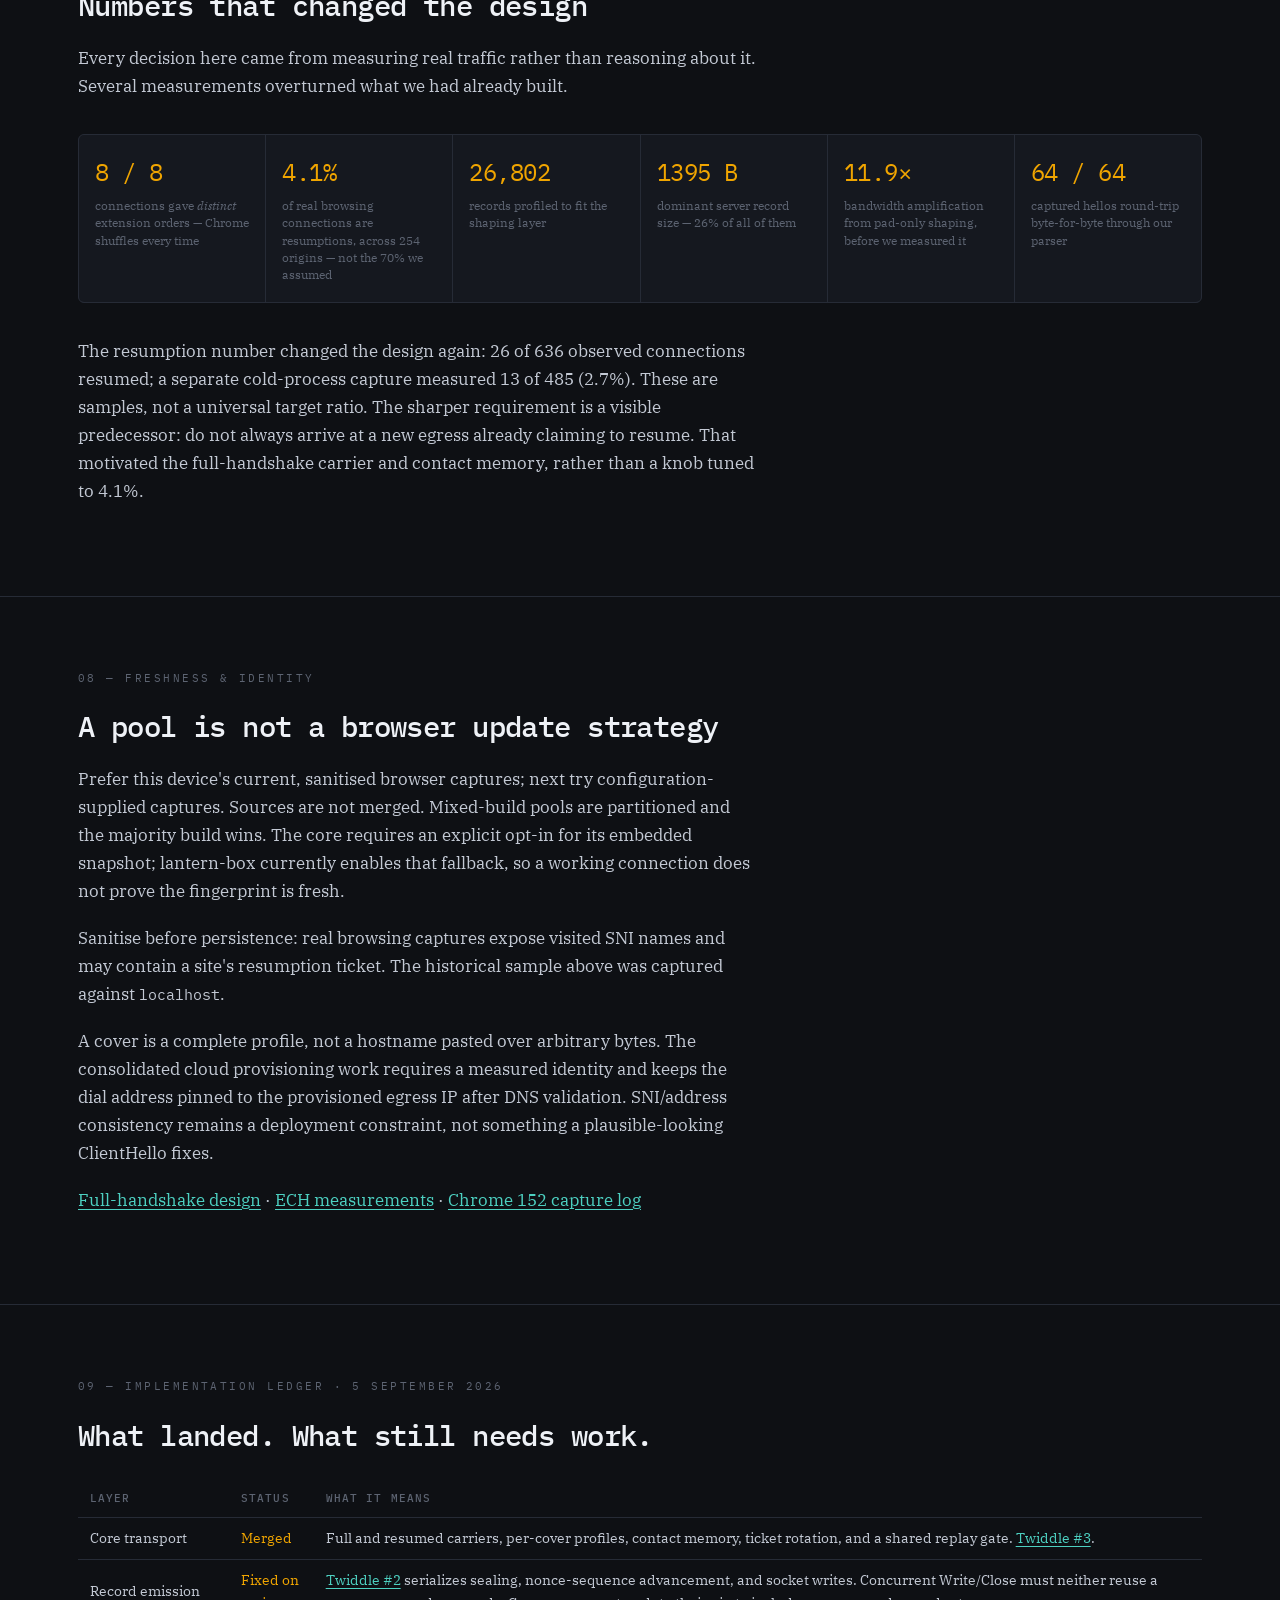
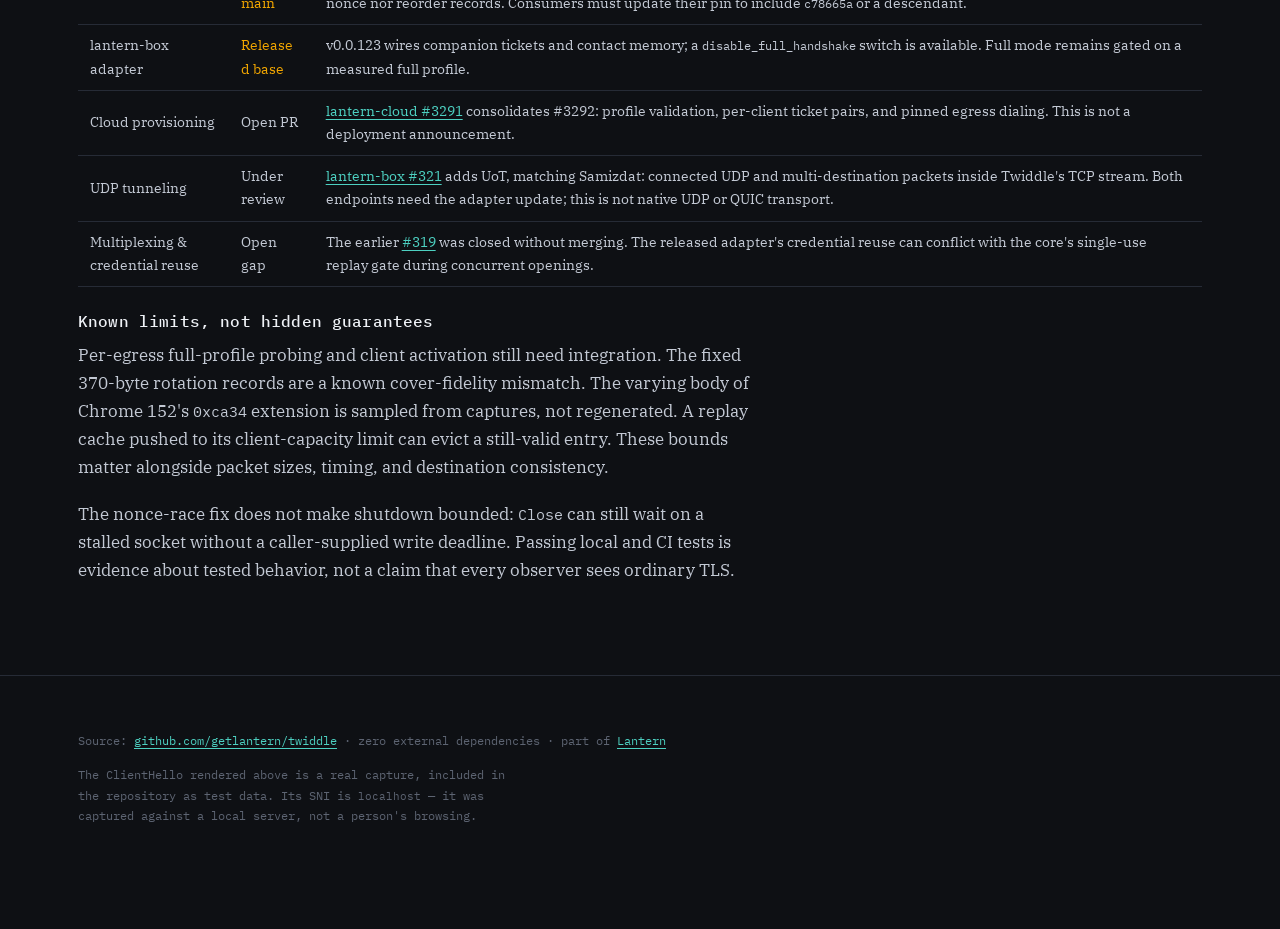
==== commit 6a7b59ad: "docs(site): explain the purpose of every ClientHello walkthrough field" ====
--- a/site/index.html
+++ b/site/index.html
@@ -101,7 +101,12 @@
       <p class="narrow">This is the same 1,827-byte capture shown above: 19 extensions, SNI
         <code>localhost</code>, no <code>pre_shared_key</code>, and no <code>early_data</code>.
         Offsets below are decimal, zero-based, inclusive, and refer to the <em>original record</em>,
-        including its five-byte TLS header. Expand any entry for its nested fields and original bytes.</p>
+        including its five-byte TLS header. Expand any entry for a quick explanation of what it
+        does, followed by Twiddle's treatment, nested fields, and original bytes.</p>
+      <p class="narrow">The purpose descriptions explain the fields' roles in TLS, not a claim that
+        Twiddle implements every advertised capability. For background, see
+        <a href="https://www.rfc-editor.org/rfc/rfc8446.html">TLS 1.3 (RFC 8446)</a> and
+        <a href="https://www.rfc-editor.org/rfc/rfc8701.html">GREASE (RFC 8701)</a>.</p>
       <p class="narrow">“Copied” means the value survives, not its position: all 17 interior
         extensions are shuffled. Each extension's two-byte type and two-byte body length are
         serialized again. Lengths inside untouched payloads are copied; SNI and ECH builders
@@ -114,6 +119,11 @@
       <div id="sample-fields"></div>
       <noscript><p>Enable JavaScript to read the byte-derived walkthrough. The general rewrite reference below remains available without it.</p></noscript>
       <h3>GREASE is several independent slots, not one replacement</h3>
+      <p class="narrow"><strong>What is GREASE?</strong> “Generate Random Extensions And Sustain
+        Extensibility” means regularly sending reserved, deliberately unsupported values so
+        servers and middleboxes do not become intolerant of new ones. Think of it as exercising
+        the “ignore unfamiliar offers” path. It is not encryption or padding, and a server must
+        not select a GREASE value as a real negotiated feature.</p>
       <p class="narrow">The captured cipher <code>4a4a</code>, leading extension <code>baba</code>,
         trailing extension <code>2a2a</code>, group <code>6a6a</code>, and version <code>1a1a</code>
         are redrawn from <code>0a0a, 1a1a, …, fafa</code>. The group draw is reused for the
@@ -122,6 +132,10 @@
         first stays empty, the last stays <code>00</code>. This sample has no GREASE signature ID.
         ECH GREASE is a separate mechanism: <code>fe0d</code> stays fixed while its body is rebuilt.</p>
       <h3>What gets added after these 1,827 bytes are transformed?</h3>
+      <p class="narrow"><strong>What does pre_shared_key do?</strong> In real TLS 1.3 it identifies
+        a previously shared secret, commonly through a resumption ticket. A binder proves
+        possession of that secret and binds the offer to the ClientHello. Twiddle borrows this
+        structure for its own ticket authentication; it does not resume a genuine browser TLS session.</p>
       <p class="narrow"><strong>Resumption:</strong> append extension <code>0029</code> after the
         trailing GREASE. For ticket length <code>T</code> and binder length <code>B</code>, its body is:
         two-byte identities length <code>T + 6</code>; two-byte identity length <code>T</code>;
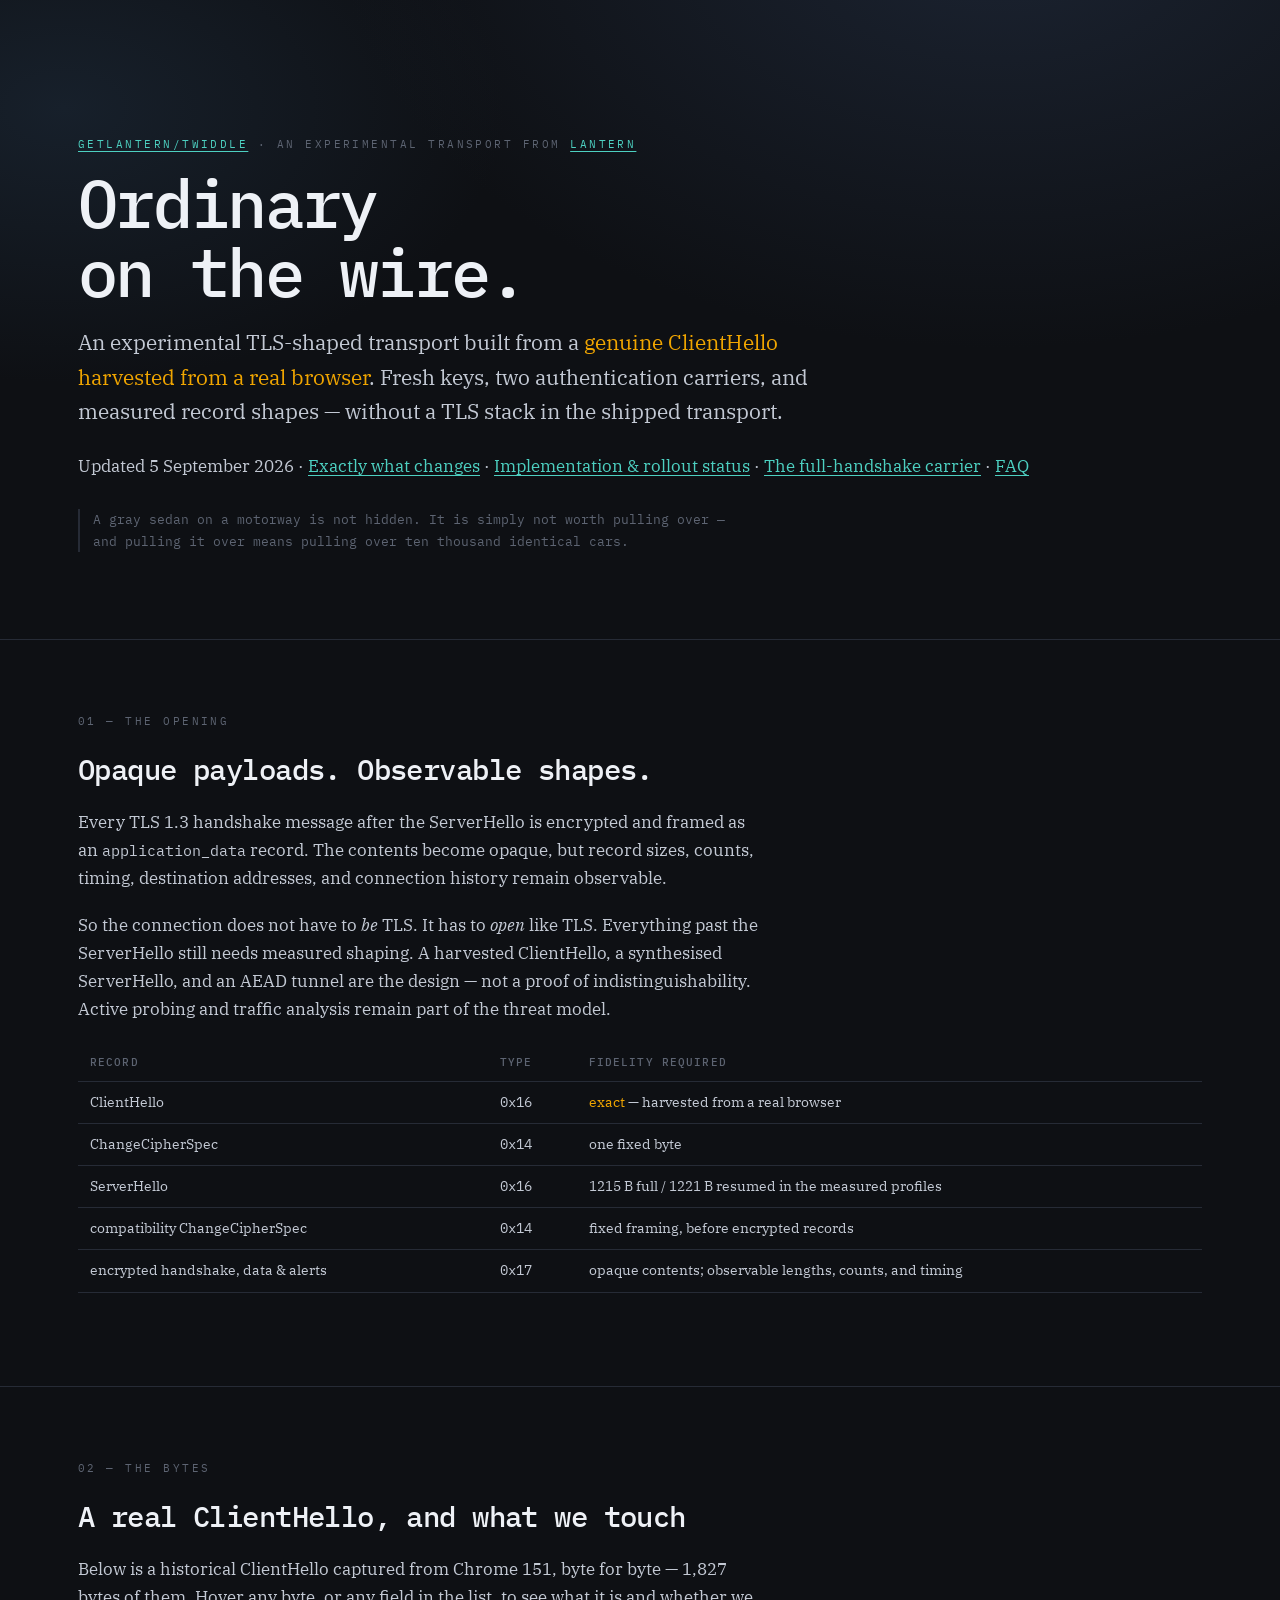
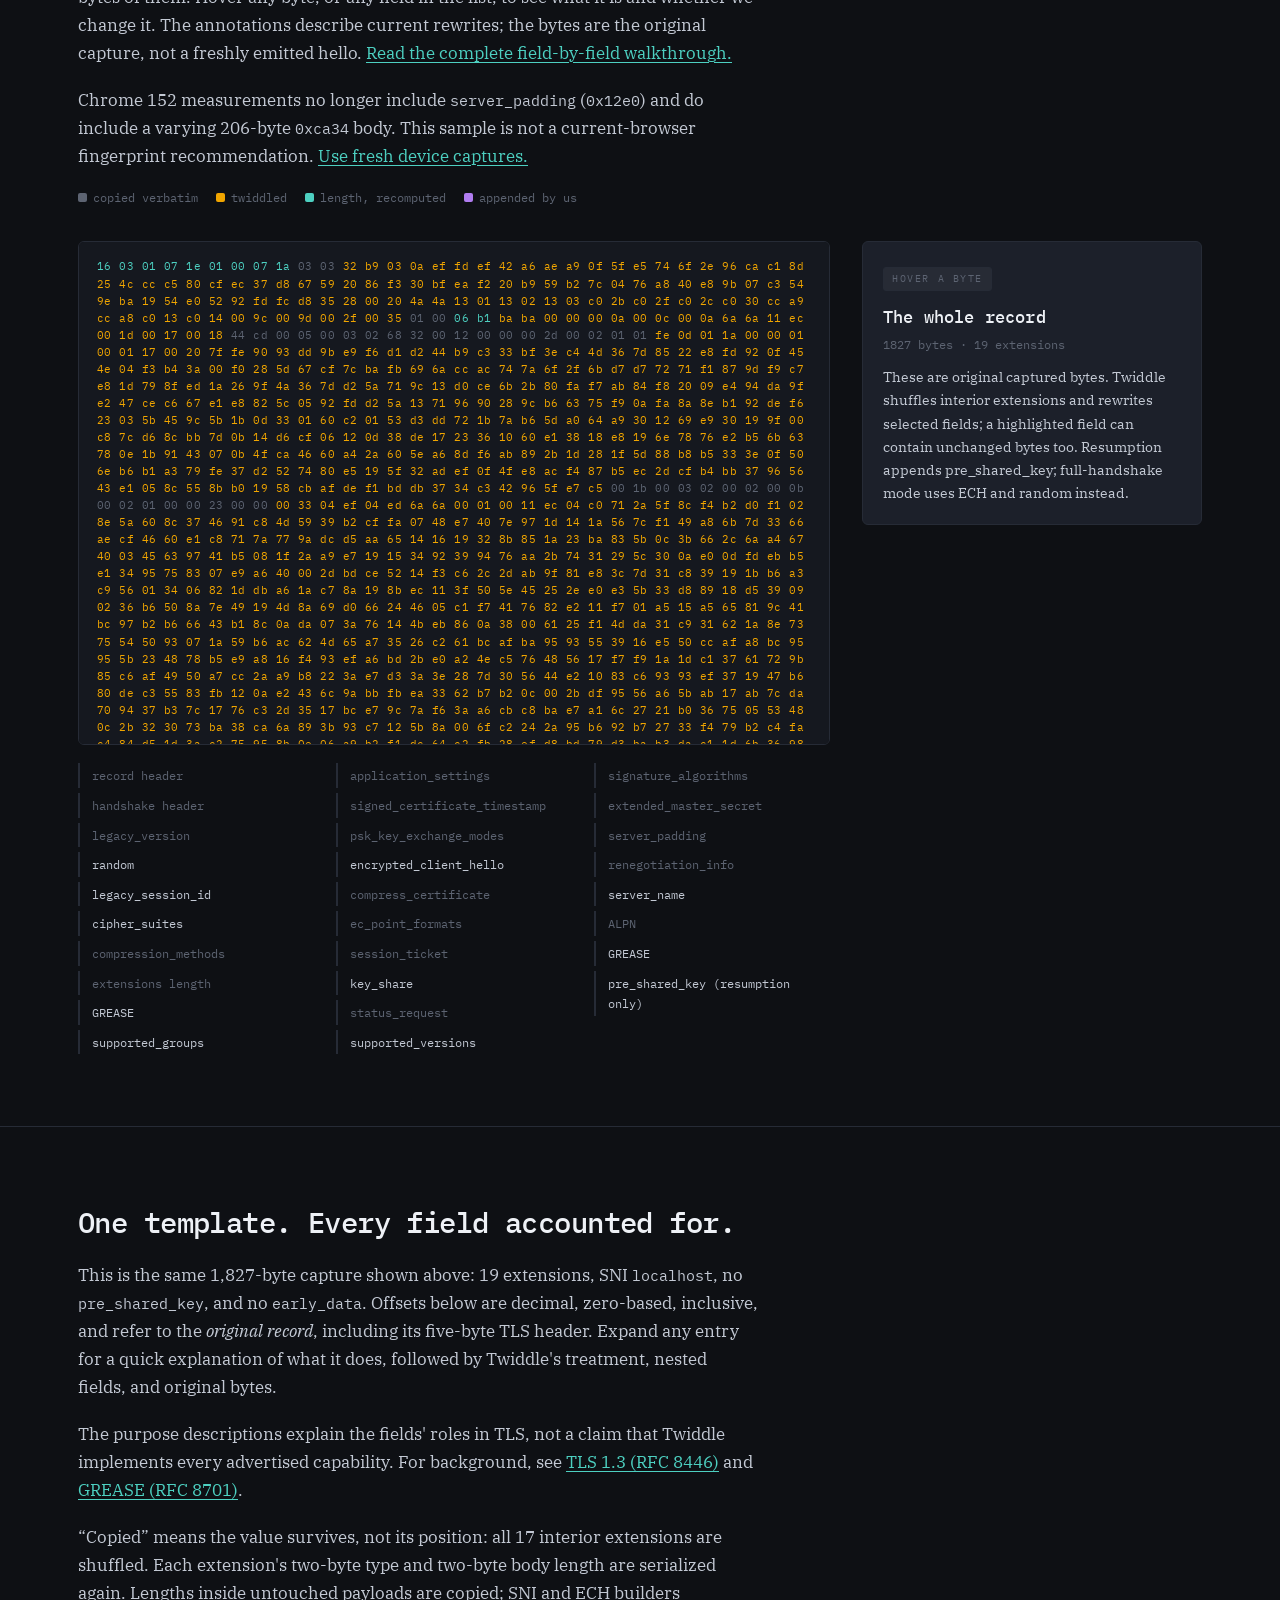
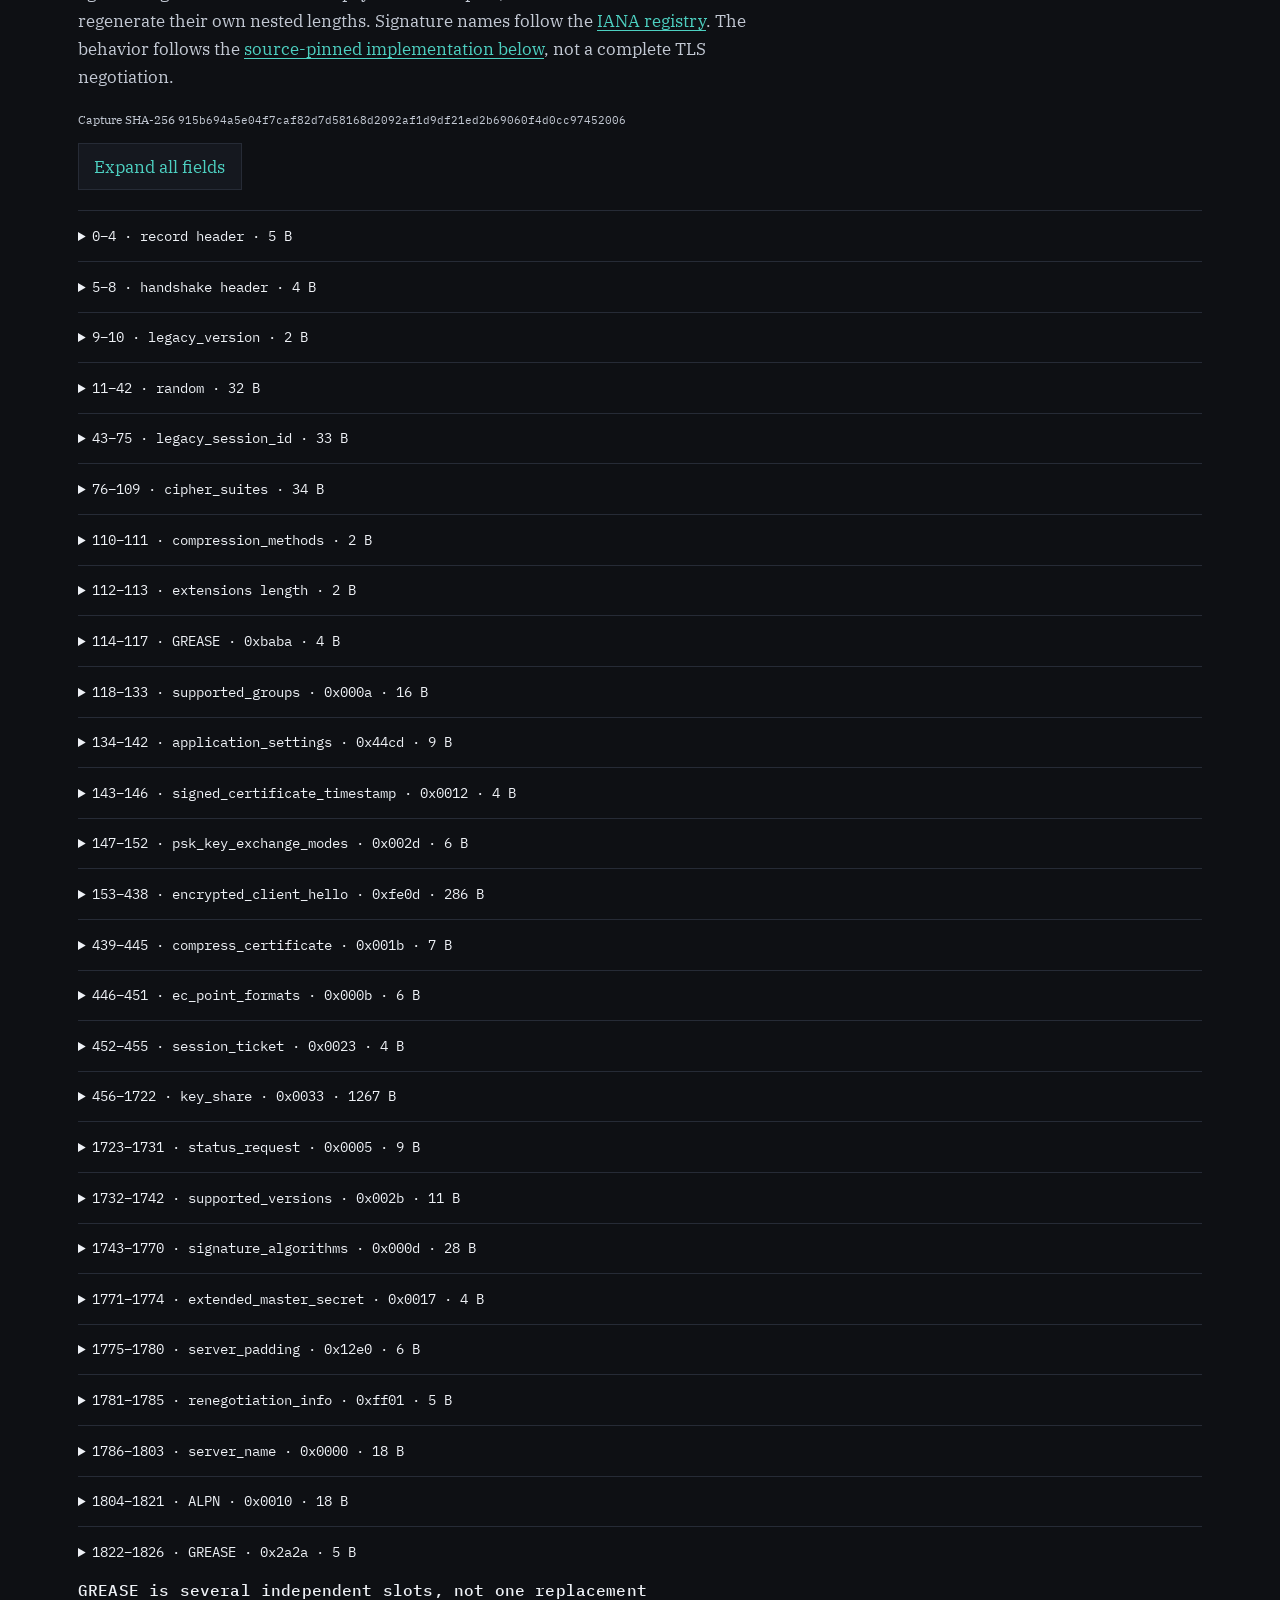
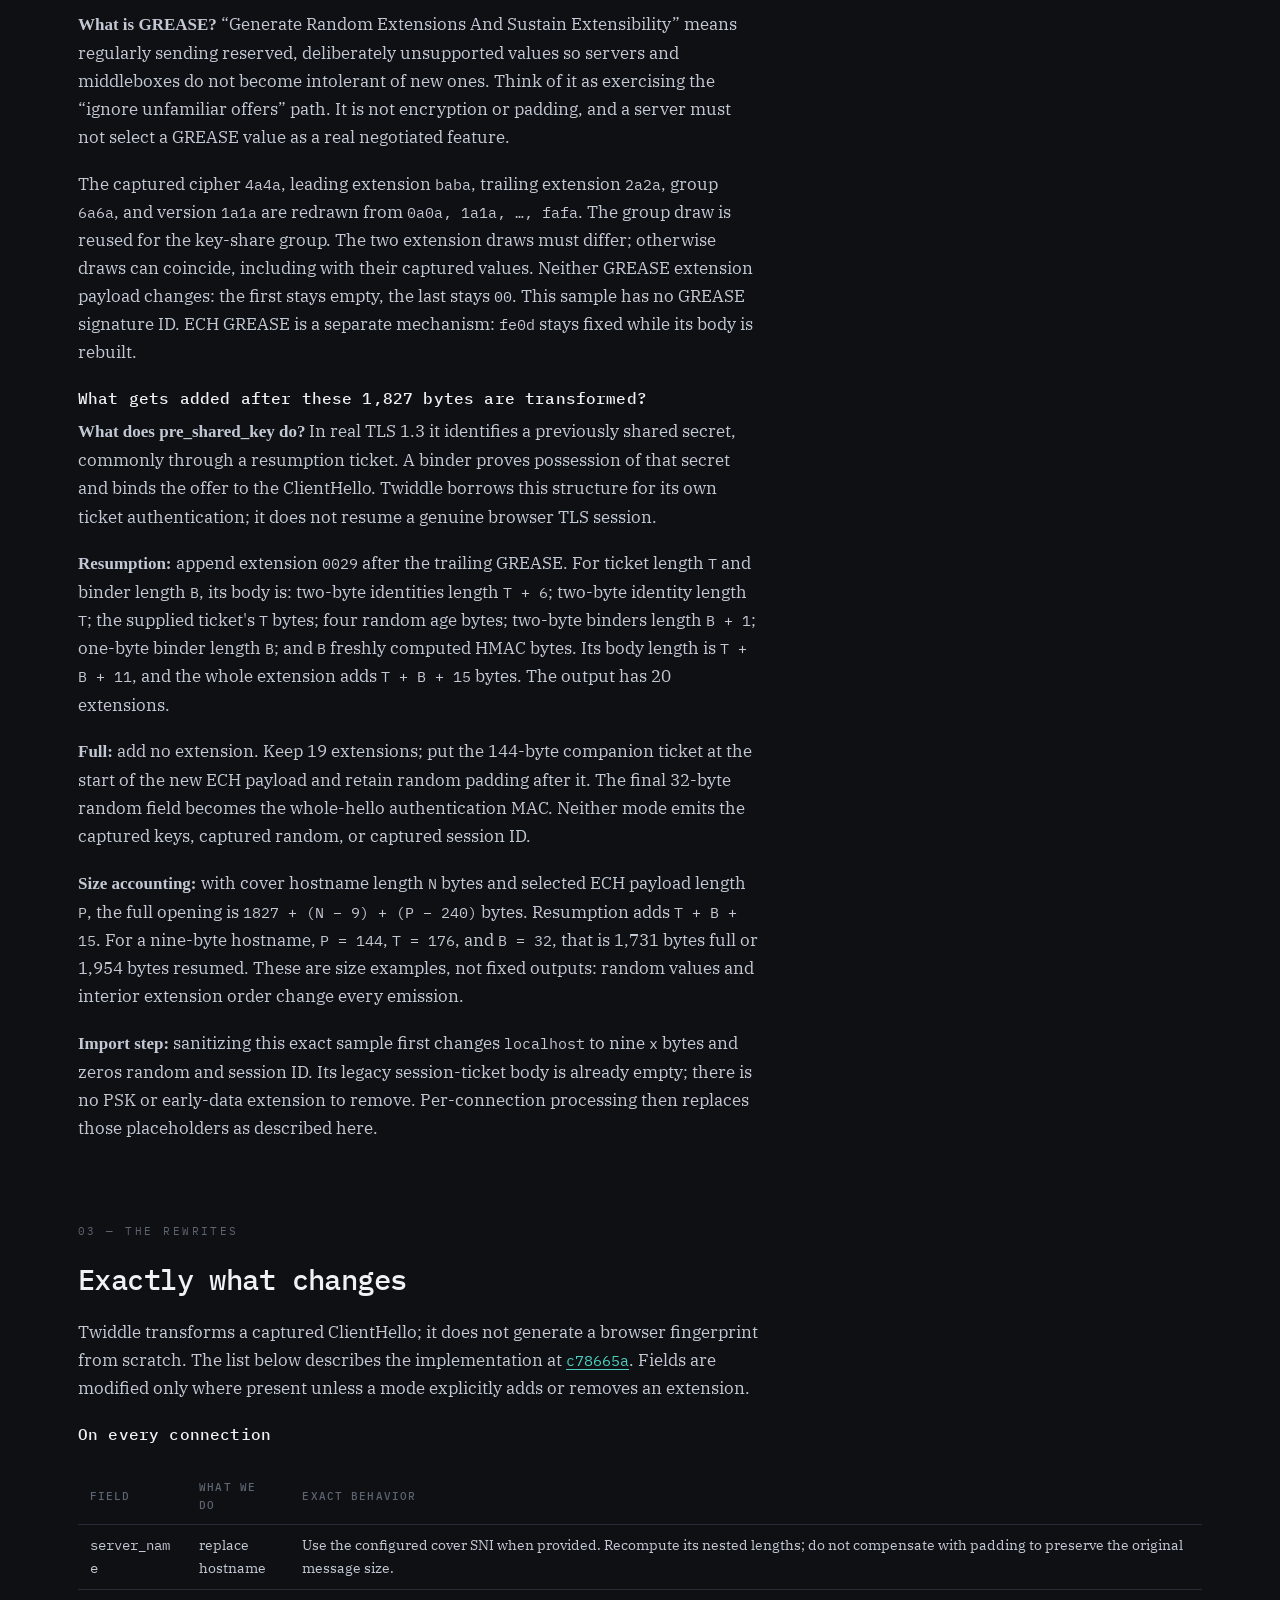
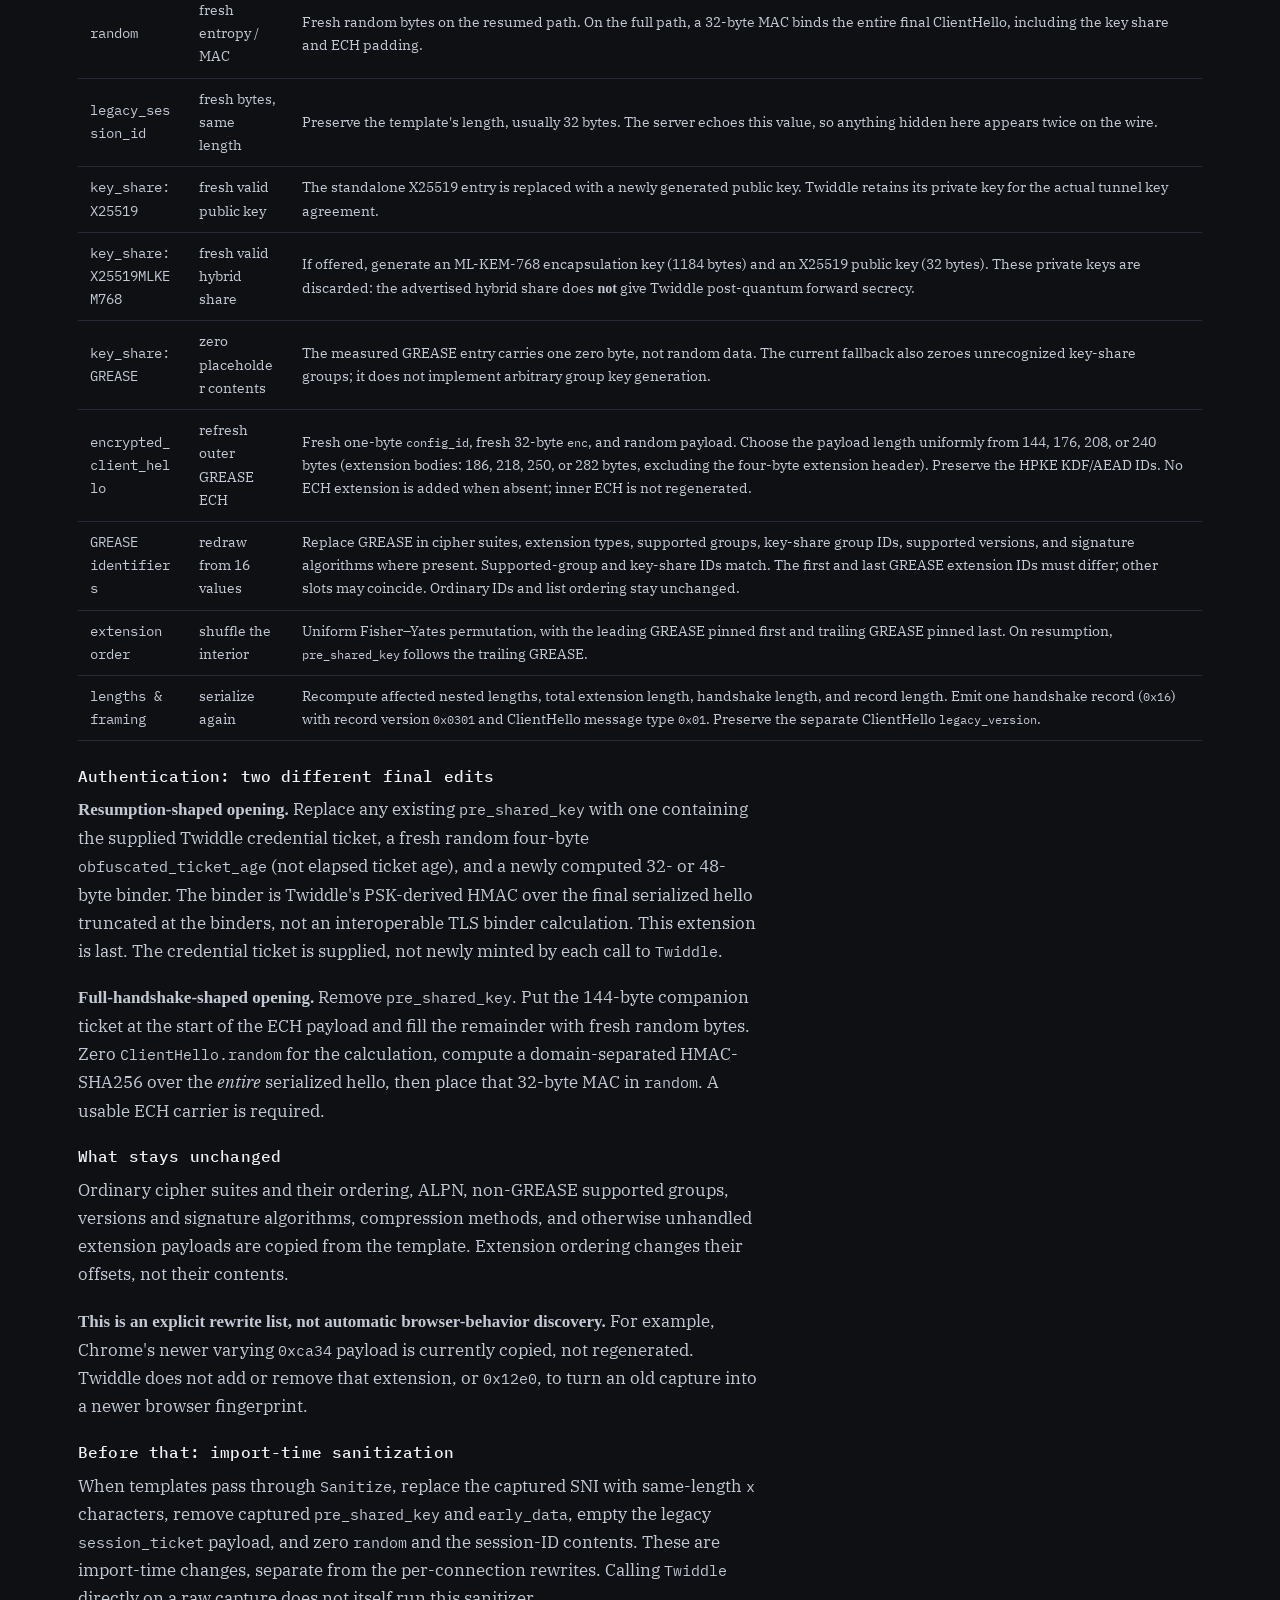
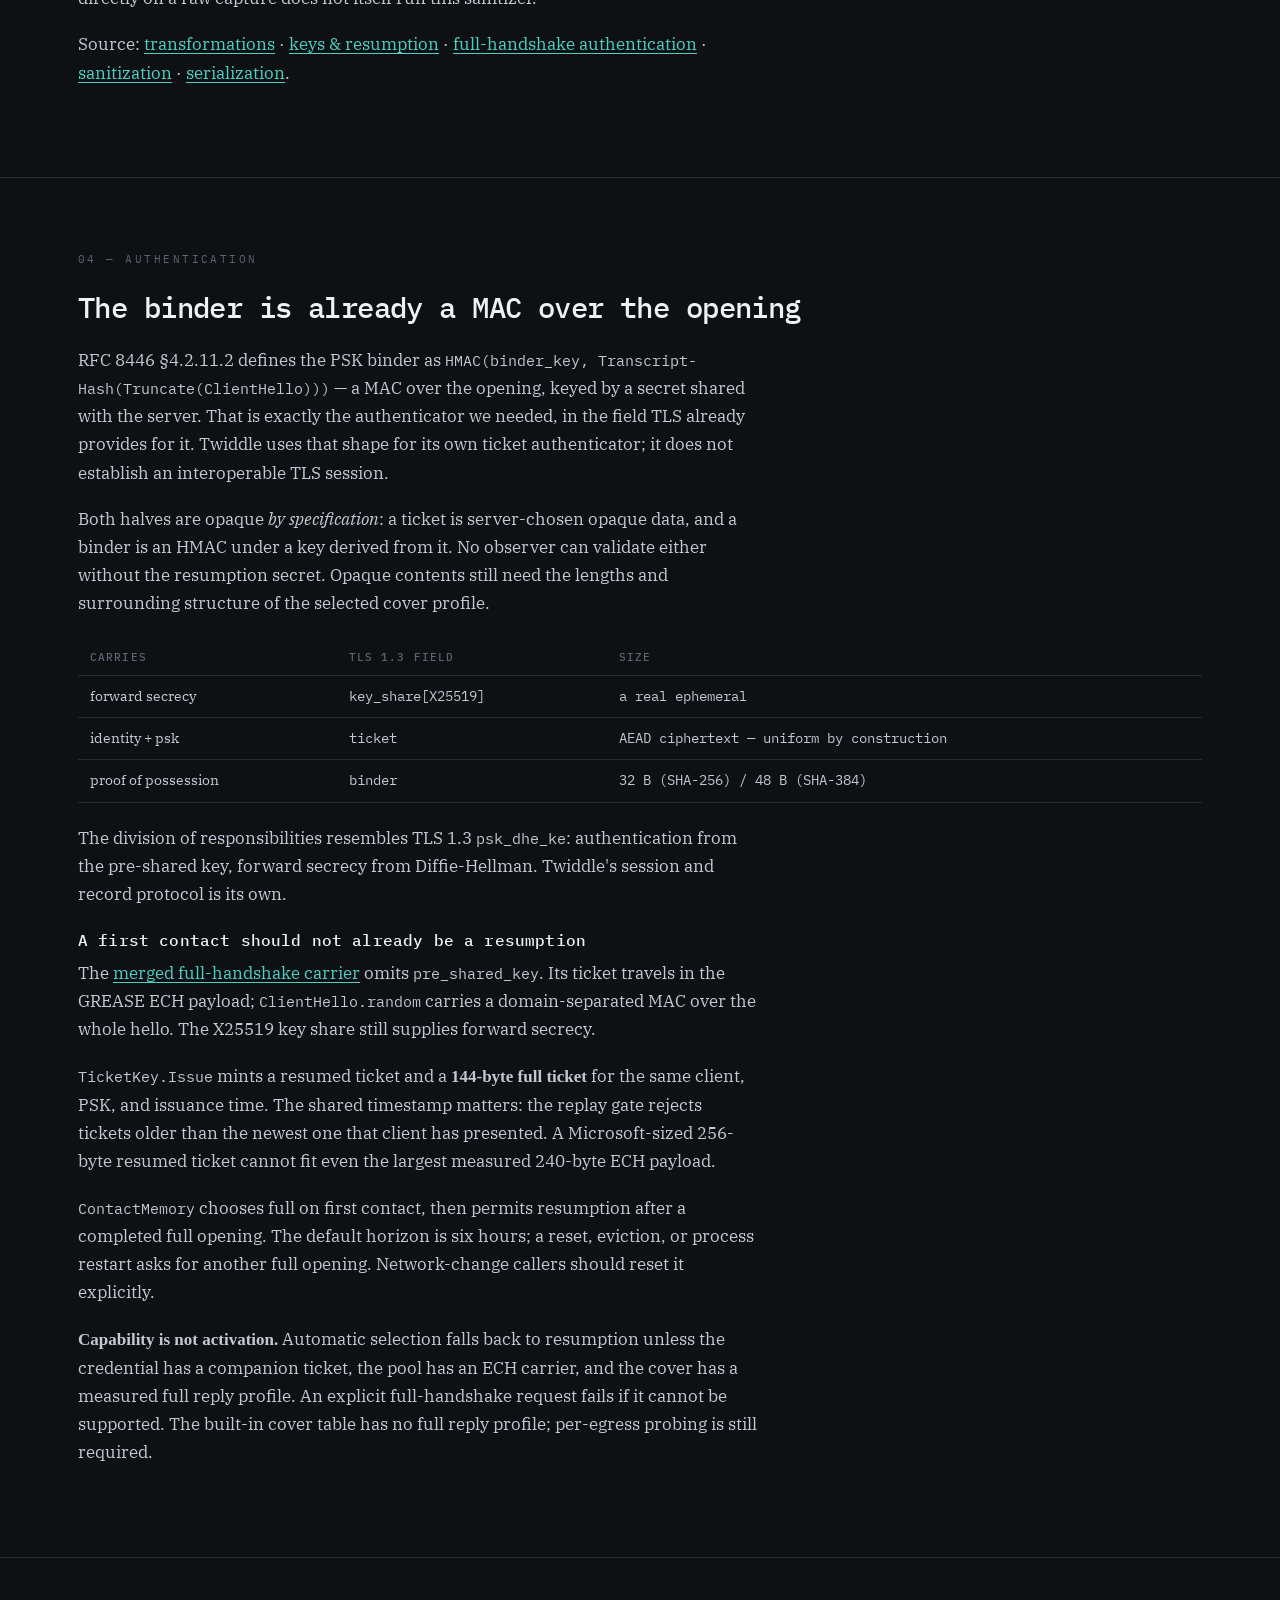
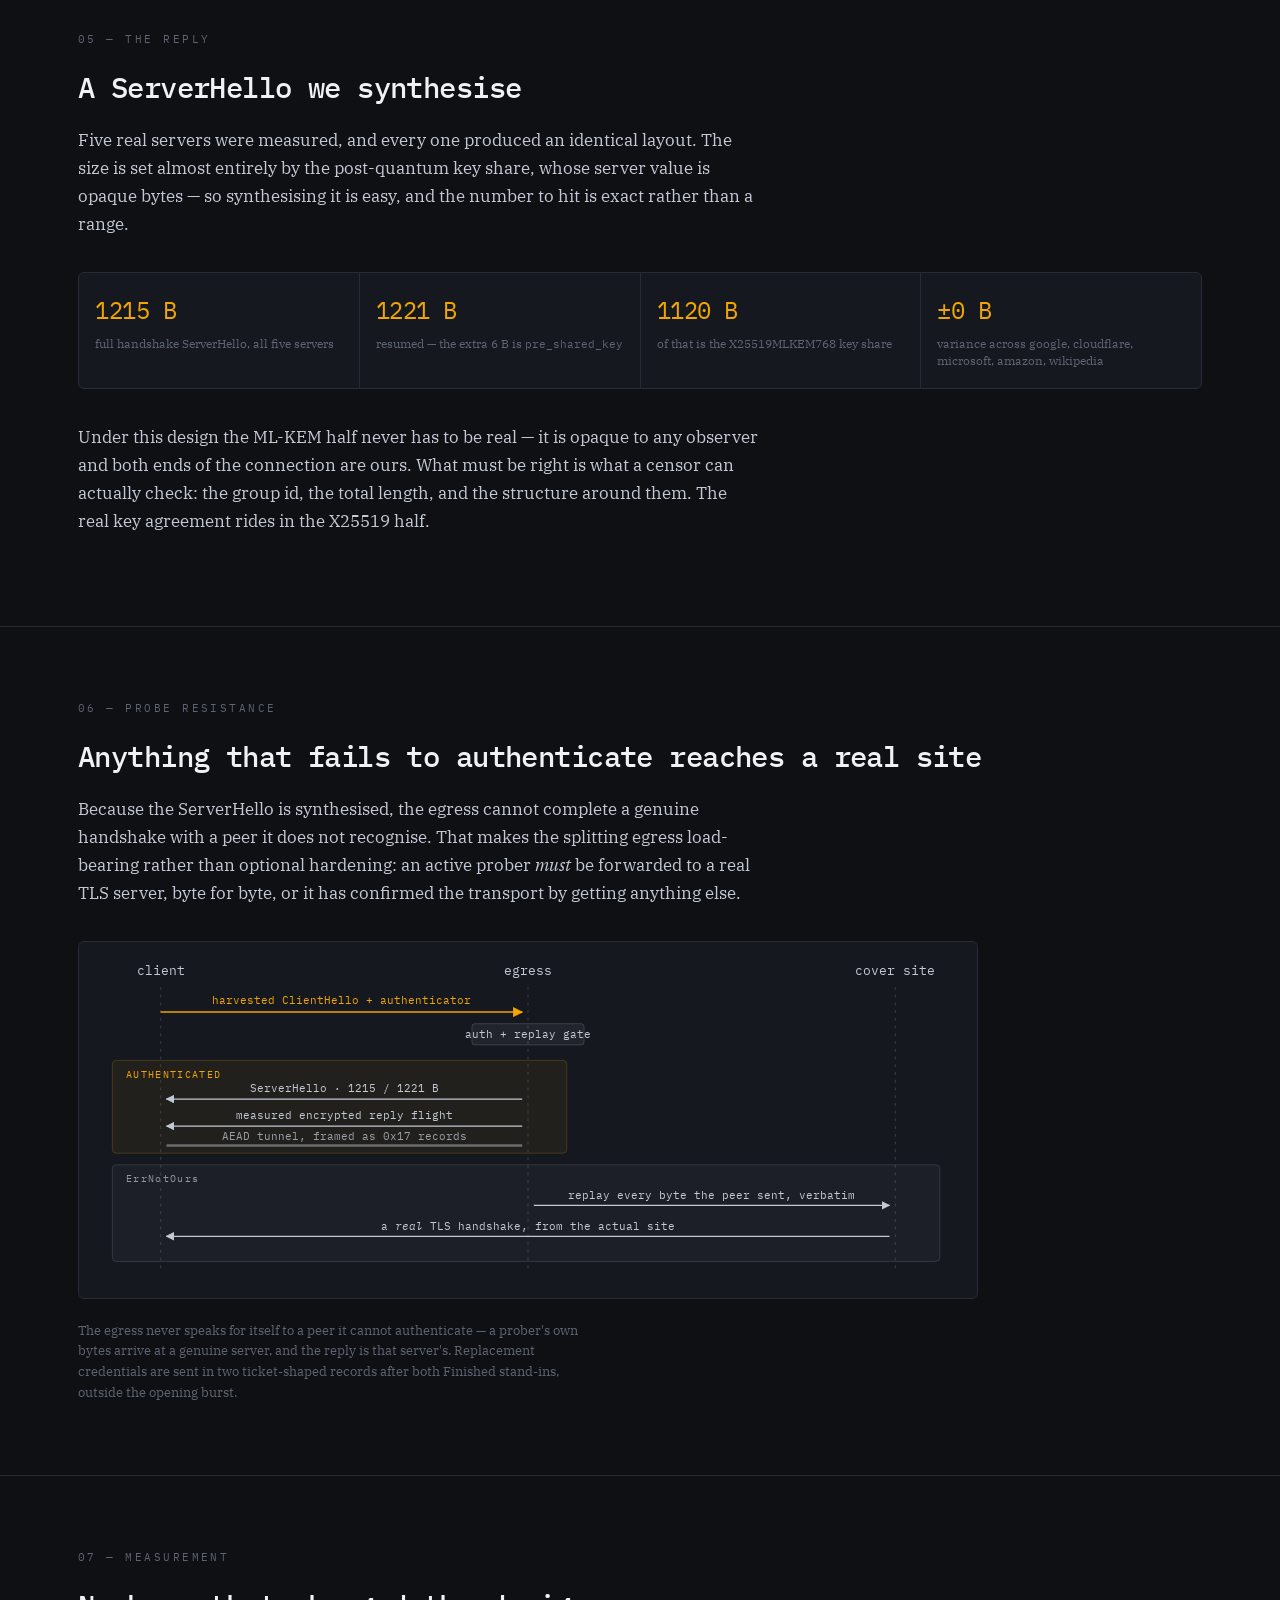
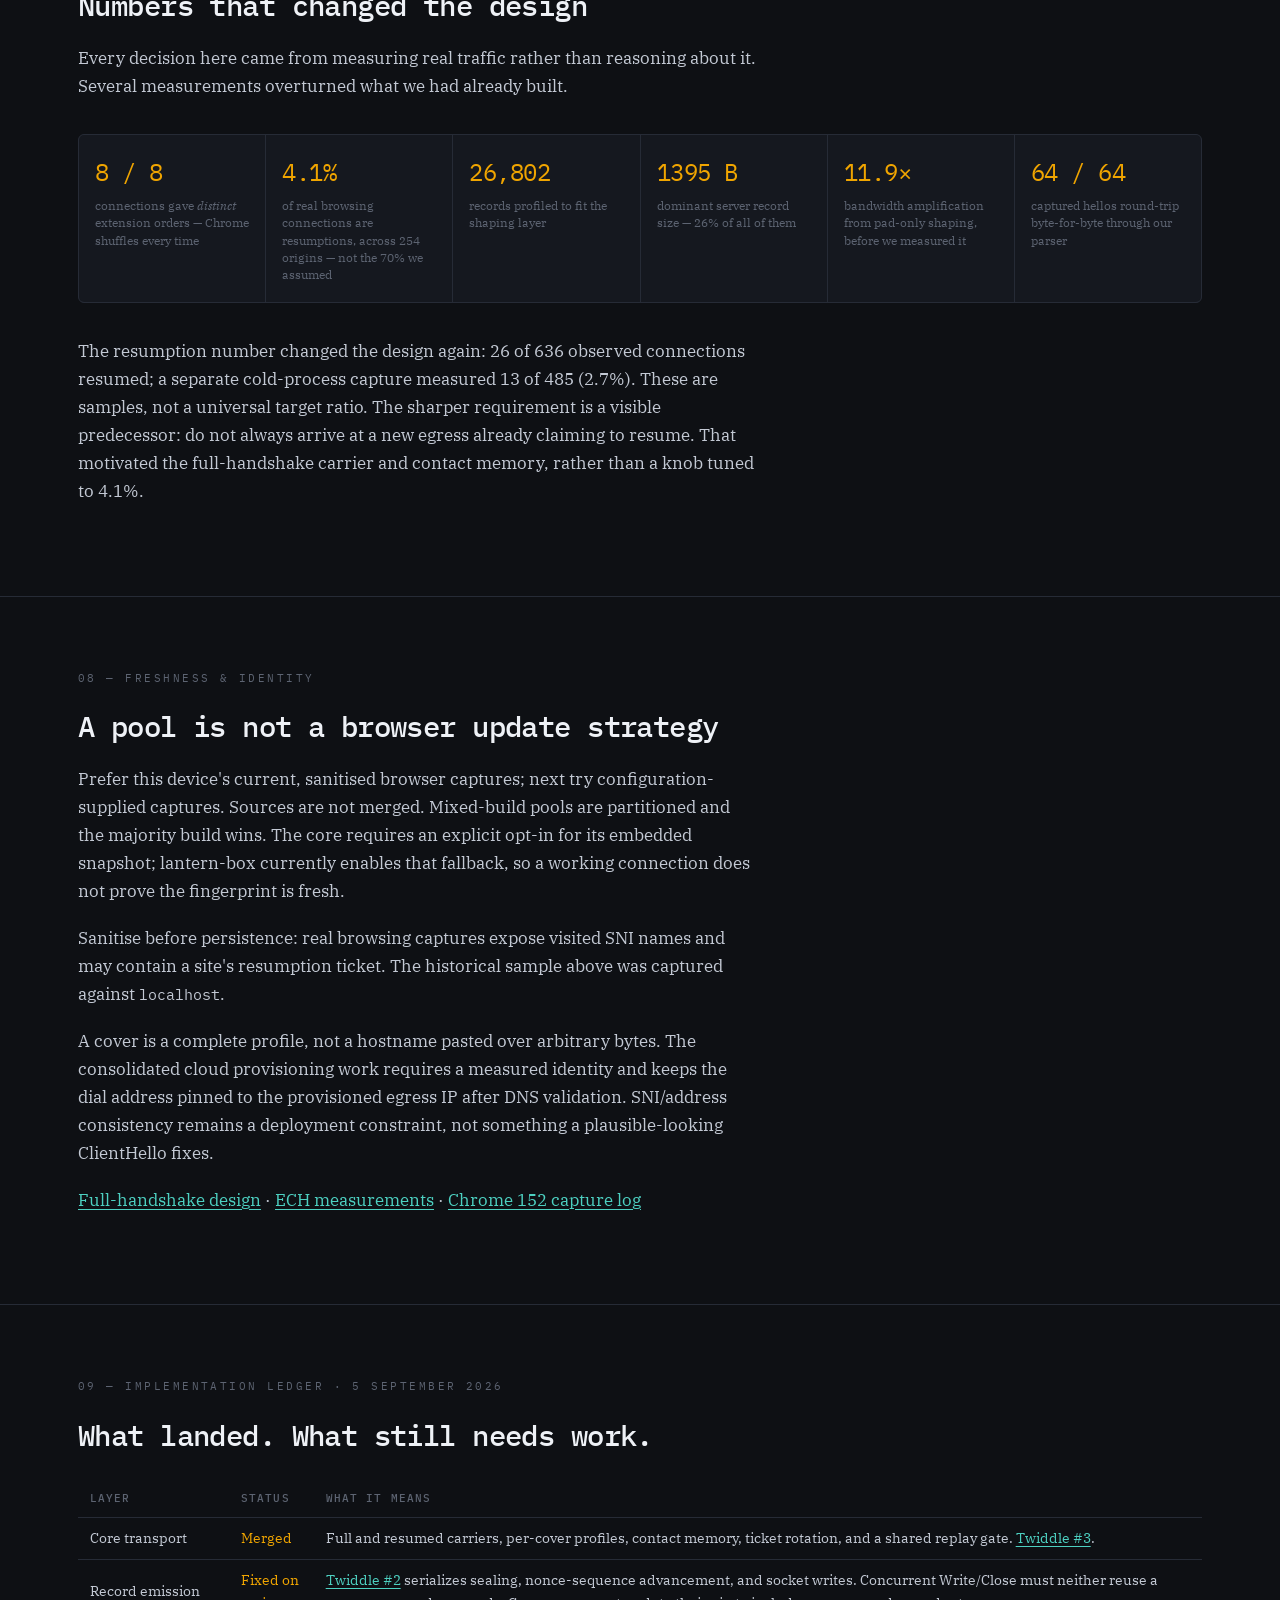
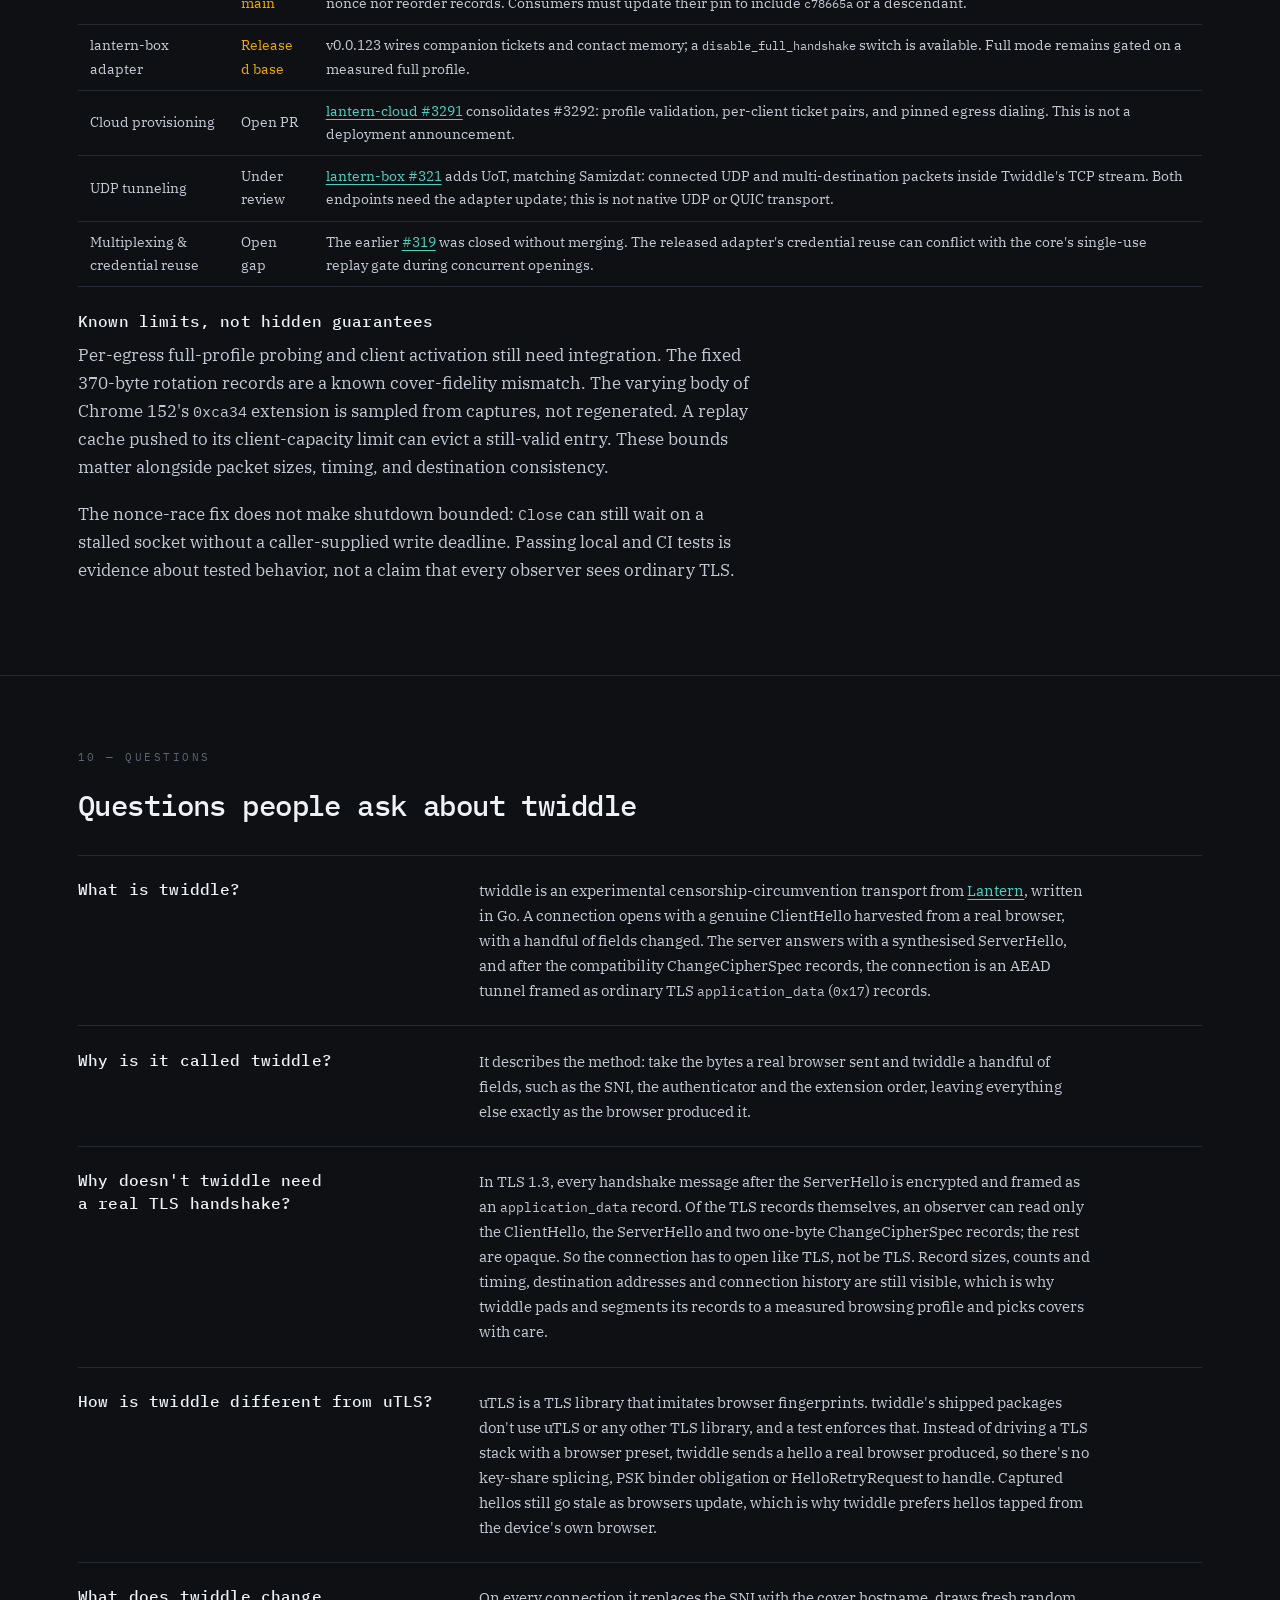
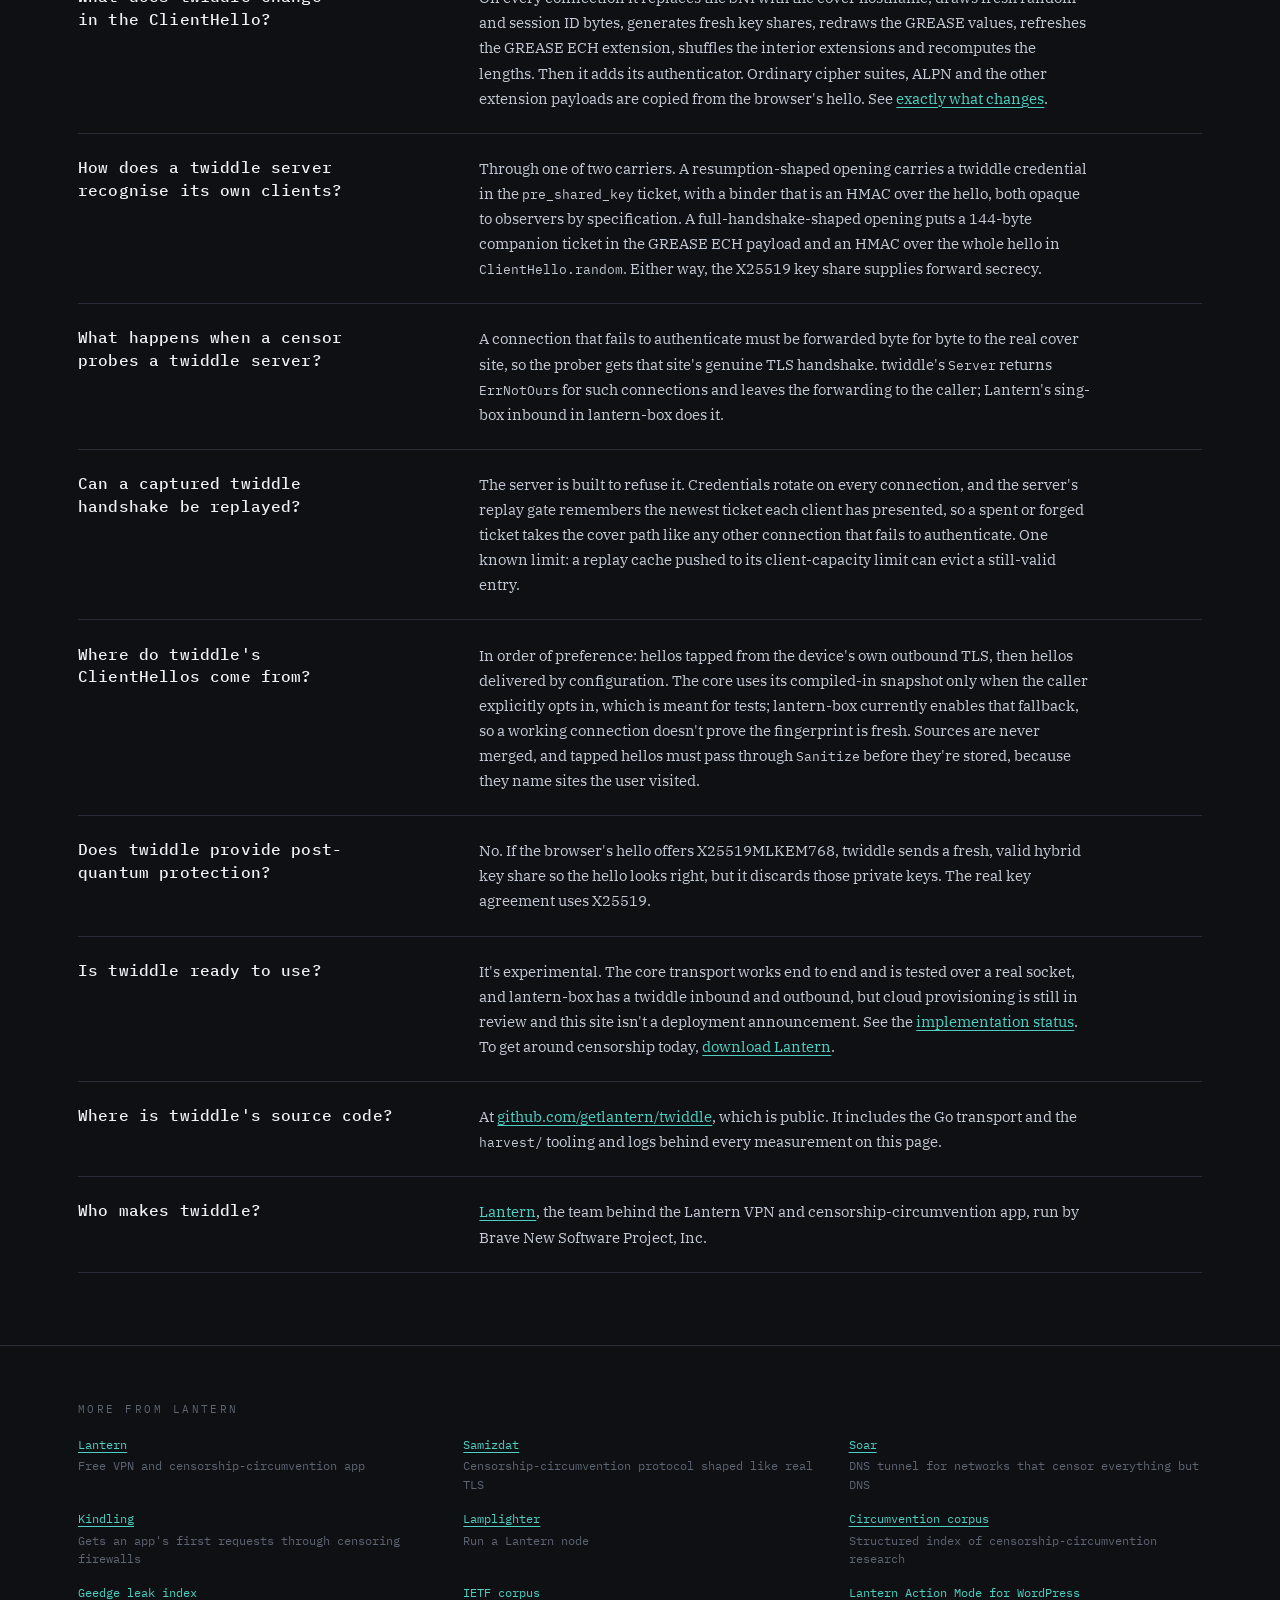
==== commit 6e7d0bcf: "site: Lantern links, FAQ, structured data and link previews Adds a 13-question FAQ generated from si" ====
--- a/site/index.html
+++ b/site/index.html
@@ -3,9 +3,194 @@
 <head>
 <meta charset="utf-8">
 <meta name="viewport" content="width=device-width, initial-scale=1">
-<title>twiddle — a TLS ClientHello, byte by byte</title>
-<meta name="description" content="A TLS-shaped transport built from genuine harvested ClientHellos. Every byte we change, and the measurement that justified it.">
+<title>twiddle — a TLS ClientHello, byte by byte, from Lantern</title>
+<meta name="description" content="twiddle, Lantern's experimental TLS-shaped circumvention transport, built from genuine browser ClientHellos: every byte it changes, and the measurements behind it.">
+<link rel="canonical" href="https://twiddle.lantern.io/">
+<meta property="og:type" content="website">
+<meta property="og:site_name" content="twiddle">
+<meta property="og:url" content="https://twiddle.lantern.io/">
+<meta property="og:title" content="twiddle — a TLS ClientHello, byte by byte, from Lantern">
+<meta property="og:description" content="A TLS-shaped transport built from genuine harvested ClientHellos. Every byte we change, and the measurement that justified it.">
+<meta property="og:image" content="https://twiddle.lantern.io/og.png">
+<meta property="og:image:width" content="1200">
+<meta property="og:image:height" content="630">
+<meta property="og:image:alt" content="twiddle: ordinary on the wire. A genuine browser ClientHello with a few fields changed.">
+<meta name="twitter:card" content="summary_large_image">
+<meta name="twitter:title" content="twiddle — a TLS ClientHello, byte by byte, from Lantern">
+<meta name="twitter:description" content="A TLS-shaped transport built from genuine harvested ClientHellos. Every byte we change, and the measurement that justified it.">
+<meta name="twitter:image" content="https://twiddle.lantern.io/og.png">
+<meta name="theme-color" content="#0e1014">
 <link rel="icon" href="favicon.svg" type="image/svg+xml">
+<script type="application/ld+json">
+{
+ "@context": "https://schema.org",
+ "@graph": [
+  {
+   "@type": "Organization",
+   "@id": "https://lantern.io/#organization",
+   "name": "Lantern",
+   "legalName": "Brave New Software Project, Inc.",
+   "url": "https://lantern.io",
+   "sameAs": [
+    "https://github.com/getlantern"
+   ]
+  },
+  {
+   "@type": "WebSite",
+   "@id": "https://twiddle.lantern.io/#website",
+   "url": "https://twiddle.lantern.io/",
+   "name": "twiddle",
+   "publisher": {
+    "@id": "https://lantern.io/#organization"
+   },
+   "inLanguage": "en"
+  },
+  {
+   "@type": "WebPage",
+   "@id": "https://twiddle.lantern.io/#webpage",
+   "url": "https://twiddle.lantern.io/",
+   "name": "twiddle — a TLS ClientHello, byte by byte, from Lantern",
+   "isPartOf": {
+    "@id": "https://twiddle.lantern.io/#website"
+   },
+   "about": {
+    "@id": "https://twiddle.lantern.io/#software"
+   },
+   "publisher": {
+    "@id": "https://lantern.io/#organization"
+   },
+   "primaryImageOfPage": "https://twiddle.lantern.io/og.png",
+   "inLanguage": "en"
+  },
+  {
+   "@type": "SoftwareSourceCode",
+   "@id": "https://twiddle.lantern.io/#software",
+   "name": "twiddle",
+   "description": "twiddle is an experimental censorship-circumvention transport from Lantern, written in Go. A connection opens with a genuine ClientHello harvested from a real browser, with a handful of fields changed. The server answers with a synthesised ServerHello, and after the compatibility ChangeCipherSpec records, the connection is an AEAD tunnel framed as ordinary TLS application_data (0x17) records.",
+   "codeRepository": "https://github.com/getlantern/twiddle",
+   "programmingLanguage": "Go",
+   "url": "https://twiddle.lantern.io/",
+   "author": {
+    "@id": "https://lantern.io/#organization"
+   },
+   "keywords": "censorship circumvention, TLS ClientHello, TLS fingerprinting, uTLS, active probing, GREASE, ECH, pre_shared_key"
+  },
+  {
+   "@type": "FAQPage",
+   "@id": "https://twiddle.lantern.io/#faq",
+   "isPartOf": {
+    "@id": "https://twiddle.lantern.io/#webpage"
+   },
+   "mainEntity": [
+    {
+     "@type": "Question",
+     "name": "What is twiddle?",
+     "acceptedAnswer": {
+      "@type": "Answer",
+      "text": "twiddle is an experimental censorship-circumvention transport from Lantern, written in Go. A connection opens with a genuine ClientHello harvested from a real browser, with a handful of fields changed. The server answers with a synthesised ServerHello, and after the compatibility ChangeCipherSpec records, the connection is an AEAD tunnel framed as ordinary TLS application_data (0x17) records."
+     }
+    },
+    {
+     "@type": "Question",
+     "name": "Why is it called twiddle?",
+     "acceptedAnswer": {
+      "@type": "Answer",
+      "text": "It describes the method: take the bytes a real browser sent and twiddle a handful of fields, such as the SNI, the authenticator and the extension order, leaving everything else exactly as the browser produced it."
+     }
+    },
+    {
+     "@type": "Question",
+     "name": "Why doesn't twiddle need a real TLS handshake?",
+     "acceptedAnswer": {
+      "@type": "Answer",
+      "text": "In TLS 1.3, every handshake message after the ServerHello is encrypted and framed as an application_data record. Of the TLS records themselves, an observer can read only the ClientHello, the ServerHello and two one-byte ChangeCipherSpec records; the rest are opaque. So the connection has to open like TLS, not be TLS. Record sizes, counts and timing, destination addresses and connection history are still visible, which is why twiddle pads and segments its records to a measured browsing profile and picks covers with care."
+     }
+    },
+    {
+     "@type": "Question",
+     "name": "How is twiddle different from uTLS?",
+     "acceptedAnswer": {
+      "@type": "Answer",
+      "text": "uTLS is a TLS library that imitates browser fingerprints. twiddle's shipped packages don't use uTLS or any other TLS library, and a test enforces that. Instead of driving a TLS stack with a browser preset, twiddle sends a hello a real browser produced, so there's no key-share splicing, PSK binder obligation or HelloRetryRequest to handle. Captured hellos still go stale as browsers update, which is why twiddle prefers hellos tapped from the device's own browser."
+     }
+    },
+    {
+     "@type": "Question",
+     "name": "What does twiddle change in the ClientHello?",
+     "acceptedAnswer": {
+      "@type": "Answer",
+      "text": "On every connection it replaces the SNI with the cover hostname, draws fresh random and session ID bytes, generates fresh key shares, redraws the GREASE values, refreshes the GREASE ECH extension, shuffles the interior extensions and recomputes the lengths. Then it adds its authenticator. Ordinary cipher suites, ALPN and the other extension payloads are copied from the browser's hello. See exactly what changes."
+     }
+    },
+    {
+     "@type": "Question",
+     "name": "How does a twiddle server recognise its own clients?",
+     "acceptedAnswer": {
+      "@type": "Answer",
+      "text": "Through one of two carriers. A resumption-shaped opening carries a twiddle credential in the pre_shared_key ticket, with a binder that is an HMAC over the hello, both opaque to observers by specification. A full-handshake-shaped opening puts a 144-byte companion ticket in the GREASE ECH payload and an HMAC over the whole hello in ClientHello.random. Either way, the X25519 key share supplies forward secrecy."
+     }
+    },
+    {
+     "@type": "Question",
+     "name": "What happens when a censor probes a twiddle server?",
+     "acceptedAnswer": {
+      "@type": "Answer",
+      "text": "A connection that fails to authenticate must be forwarded byte for byte to the real cover site, so the prober gets that site's genuine TLS handshake. twiddle's Server returns ErrNotOurs for such connections and leaves the forwarding to the caller; Lantern's sing-box inbound in lantern-box does it."
+     }
+    },
+    {
+     "@type": "Question",
+     "name": "Can a captured twiddle handshake be replayed?",
+     "acceptedAnswer": {
+      "@type": "Answer",
+      "text": "The server is built to refuse it. Credentials rotate on every connection, and the server's replay gate remembers the newest ticket each client has presented, so a spent or forged ticket takes the cover path like any other connection that fails to authenticate. One known limit: a replay cache pushed to its client-capacity limit can evict a still-valid entry."
+     }
+    },
+    {
+     "@type": "Question",
+     "name": "Where do twiddle's ClientHellos come from?",
+     "acceptedAnswer": {
+      "@type": "Answer",
+      "text": "In order of preference: hellos tapped from the device's own outbound TLS, then hellos delivered by configuration. The core uses its compiled-in snapshot only when the caller explicitly opts in, which is meant for tests; lantern-box currently enables that fallback, so a working connection doesn't prove the fingerprint is fresh. Sources are never merged, and tapped hellos must pass through Sanitize before they're stored, because they name sites the user visited."
+     }
+    },
+    {
+     "@type": "Question",
+     "name": "Does twiddle provide post-quantum protection?",
+     "acceptedAnswer": {
+      "@type": "Answer",
+      "text": "No. If the browser's hello offers X25519MLKEM768, twiddle sends a fresh, valid hybrid key share so the hello looks right, but it discards those private keys. The real key agreement uses X25519."
+     }
+    },
+    {
+     "@type": "Question",
+     "name": "Is twiddle ready to use?",
+     "acceptedAnswer": {
+      "@type": "Answer",
+      "text": "It's experimental. The core transport works end to end and is tested over a real socket, and lantern-box has a twiddle inbound and outbound, but cloud provisioning is still in review and this site isn't a deployment announcement. See the implementation status. To get around censorship today, download Lantern."
+     }
+    },
+    {
+     "@type": "Question",
+     "name": "Where is twiddle's source code?",
+     "acceptedAnswer": {
+      "@type": "Answer",
+      "text": "At github.com/getlantern/twiddle, which is public. It includes the Go transport and the harvest/ tooling and logs behind every measurement on this page."
+     }
+    },
+    {
+     "@type": "Question",
+     "name": "Who makes twiddle?",
+     "acceptedAnswer": {
+      "@type": "Answer",
+      "text": "Lantern, the team behind the Lantern VPN and censorship-circumvention app, run by Brave New Software Project, Inc."
+     }
+    }
+   ]
+  }
+ ]
+}
+</script>
 <link rel="preconnect" href="https://fonts.googleapis.com">
 <link rel="preconnect" href="https://fonts.gstatic.com" crossorigin>
 <link href="https://fonts.googleapis.com/css2?family=IBM+Plex+Mono:wght@400;500&family=IBM+Plex+Serif:ital,wght@0,400;0,500;1,400&display=swap" rel="stylesheet">
@@ -15,14 +200,14 @@
 
 <header>
   <div class="wrap">
-    <p class="eyebrow rise">getlantern/twiddle</p>
+    <p class="eyebrow rise"><a href="https://github.com/getlantern/twiddle">getlantern/twiddle</a> · an experimental transport from <a href="https://lantern.io">Lantern</a></p>
     <h1 class="rise">Ordinary<br>on the wire.</h1>
     <p class="lede narrow rise">
       An experimental TLS-shaped transport built from a <strong>genuine ClientHello
       harvested from a real browser</strong>. Fresh keys, two authentication carriers, and
       measured record shapes — without a TLS stack in the shipped transport.
     </p>
-    <p class="note">Updated 5 September 2026 · <a href="#rewrites">Exactly what changes</a> · <a href="#status">Implementation &amp; rollout status</a> · <a href="#full-handshake">The full-handshake carrier</a></p>
+    <p class="note">Updated 5 September 2026 · <a href="#rewrites">Exactly what changes</a> · <a href="#status">Implementation &amp; rollout status</a> · <a href="#full-handshake">The full-handshake carrier</a> · <a href="#faq">FAQ</a></p>
     <p class="tagline rise">
       A gray sedan on a motorway is not hidden. It is simply not worth pulling over —<br>
       and pulling it over means pulling over ten thousand identical cars.
@@ -440,12 +625,90 @@
   </div>
 </section>
 
+<section id="faq">
+  <div class="wrap">
+    <p class="eyebrow">10 — questions</p>
+    <h2>Questions people ask about twiddle</h2>
+    <div class="faq">
+      <!-- faq:start -->
+      <div class="qa" id="what-is-twiddle">
+        <h3>What is twiddle?</h3>
+        <p>twiddle is an experimental censorship-circumvention transport from <a href="https://lantern.io">Lantern</a>, written in Go. A connection opens with a genuine ClientHello harvested from a real browser, with a handful of fields changed. The server answers with a synthesised ServerHello, and after the compatibility ChangeCipherSpec records, the connection is an AEAD tunnel framed as ordinary TLS <code>application_data</code> (<code>0x17</code>) records.</p>
+      </div>
+      <div class="qa" id="why-is-it-called-twiddle">
+        <h3>Why is it called twiddle?</h3>
+        <p>It describes the method: take the bytes a real browser sent and twiddle a handful of fields, such as the SNI, the authenticator and the extension order, leaving everything else exactly as the browser produced it.</p>
+      </div>
+      <div class="qa" id="why-doesn-t-twiddle-need-a-real-tls-handshake">
+        <h3>Why doesn&#x27;t twiddle need a real TLS handshake?</h3>
+        <p>In TLS&nbsp;1.3, every handshake message after the ServerHello is encrypted and framed as an <code>application_data</code> record. Of the TLS records themselves, an observer can read only the ClientHello, the ServerHello and two one-byte ChangeCipherSpec records; the rest are opaque. So the connection has to open like TLS, not be TLS. Record sizes, counts and timing, destination addresses and connection history are still visible, which is why twiddle pads and segments its records to a measured browsing profile and picks covers with care.</p>
+      </div>
+      <div class="qa" id="how-is-twiddle-different-from-utls">
+        <h3>How is twiddle different from uTLS?</h3>
+        <p>uTLS is a TLS library that imitates browser fingerprints. twiddle's shipped packages don't use uTLS or any other TLS library, and a test enforces that. Instead of driving a TLS stack with a browser preset, twiddle sends a hello a real browser produced, so there's no key-share splicing, PSK binder obligation or HelloRetryRequest to handle. Captured hellos still go stale as browsers update, which is why twiddle prefers hellos tapped from the device's own browser.</p>
+      </div>
+      <div class="qa" id="what-does-twiddle-change-in-the-clienthello">
+        <h3>What does twiddle change in the ClientHello?</h3>
+        <p>On every connection it replaces the SNI with the cover hostname, draws fresh random and session ID bytes, generates fresh key shares, redraws the GREASE values, refreshes the GREASE ECH extension, shuffles the interior extensions and recomputes the lengths. Then it adds its authenticator. Ordinary cipher suites, ALPN and the other extension payloads are copied from the browser's hello. See <a href="#rewrites">exactly what changes</a>.</p>
+      </div>
+      <div class="qa" id="how-does-a-twiddle-server-recognise-its-own-clients">
+        <h3>How does a twiddle server recognise its own clients?</h3>
+        <p>Through one of two carriers. A resumption-shaped opening carries a twiddle credential in the <code>pre_shared_key</code> ticket, with a binder that is an HMAC over the hello, both opaque to observers by specification. A full-handshake-shaped opening puts a 144-byte companion ticket in the GREASE ECH payload and an HMAC over the whole hello in <code>ClientHello.random</code>. Either way, the X25519 key share supplies forward secrecy.</p>
+      </div>
+      <div class="qa" id="what-happens-when-a-censor-probes-a-twiddle-server">
+        <h3>What happens when a censor probes a twiddle server?</h3>
+        <p>A connection that fails to authenticate must be forwarded byte for byte to the real cover site, so the prober gets that site's genuine TLS handshake. twiddle's <code>Server</code> returns <code>ErrNotOurs</code> for such connections and leaves the forwarding to the caller; Lantern's sing-box inbound in lantern-box does it.</p>
+      </div>
+      <div class="qa" id="can-a-captured-twiddle-handshake-be-replayed">
+        <h3>Can a captured twiddle handshake be replayed?</h3>
+        <p>The server is built to refuse it. Credentials rotate on every connection, and the server's replay gate remembers the newest ticket each client has presented, so a spent or forged ticket takes the cover path like any other connection that fails to authenticate. One known limit: a replay cache pushed to its client-capacity limit can evict a still-valid entry.</p>
+      </div>
+      <div class="qa" id="where-do-twiddle-s-clienthellos-come-from">
+        <h3>Where do twiddle&#x27;s ClientHellos come from?</h3>
+        <p>In order of preference: hellos tapped from the device's own outbound TLS, then hellos delivered by configuration. The core uses its compiled-in snapshot only when the caller explicitly opts in, which is meant for tests; lantern-box currently enables that fallback, so a working connection doesn't prove the fingerprint is fresh. Sources are never merged, and tapped hellos must pass through <code>Sanitize</code> before they're stored, because they name sites the user visited.</p>
+      </div>
+      <div class="qa" id="does-twiddle-provide-post-quantum-protection">
+        <h3>Does twiddle provide post-quantum protection?</h3>
+        <p>No. If the browser's hello offers X25519MLKEM768, twiddle sends a fresh, valid hybrid key share so the hello looks right, but it discards those private keys. The real key agreement uses X25519.</p>
+      </div>
+      <div class="qa" id="is-twiddle-ready-to-use">
+        <h3>Is twiddle ready to use?</h3>
+        <p>It's experimental. The core transport works end to end and is tested over a real socket, and lantern-box has a twiddle inbound and outbound, but cloud provisioning is still in review and this site isn't a deployment announcement. See the <a href="#status">implementation status</a>. To get around censorship today, <a href="https://lantern.io/download">download Lantern</a>.</p>
+      </div>
+      <div class="qa" id="where-is-twiddle-s-source-code">
+        <h3>Where is twiddle&#x27;s source code?</h3>
+        <p>At <a href="https://github.com/getlantern/twiddle">github.com/getlantern/twiddle</a>, which is public. It includes the Go transport and the <code>harvest/</code> tooling and logs behind every measurement on this page.</p>
+      </div>
+      <div class="qa" id="who-makes-twiddle">
+        <h3>Who makes twiddle?</h3>
+        <p><a href="https://lantern.io">Lantern</a>, the team behind the Lantern VPN and censorship-circumvention app, run by Brave New Software Project, Inc.</p>
+      </div>
+      <!-- faq:end -->
+    </div>
+  </div>
+</section>
+
 <footer>
   <div class="wrap">
+    <nav class="more" aria-labelledby="more-h">
+      <p class="eyebrow" id="more-h">More from Lantern</p>
+      <ul>
+        <li><a href="https://lantern.io">Lantern</a><span>Free VPN and censorship-circumvention app</span></li>
+        <li><a href="https://samizdat.lantern.io">Samizdat</a><span>Censorship-circumvention protocol shaped like real TLS</span></li>
+        <li><a href="https://soar.lantern.io">Soar</a><span>DNS tunnel for networks that censor everything but DNS</span></li>
+        <li><a href="https://kindling.lantern.io">Kindling</a><span>Gets an app's first requests through censoring firewalls</span></li>
+        <li><a href="https://lamplighter.lantern.io">Lamplighter</a><span>Run a Lantern node</span></li>
+        <li><a href="https://corpus.lantern.io">Circumvention corpus</a><span>Structured index of censorship-circumvention research</span></li>
+        <li><a href="https://geedge.lantern.io">Geedge leak index</a><span>What the Geedge/MESA leak reveals about censor capabilities</span></li>
+        <li><a href="https://ietf.lantern.io">IETF corpus</a><span>LLM-callable corpus of IETF RFCs and drafts</span></li>
+        <li><a href="https://unbounded-wp.lantern.io">Lantern Action Mode for WordPress</a><span>Live demo</span></li>
+      </ul>
+    </nav>
     <p>
       Source: <a href="https://github.com/getlantern/twiddle">github.com/getlantern/twiddle</a> ·
       zero external dependencies ·
-      part of <a href="https://lantern.io">Lantern</a>
+      part of <a href="https://lantern.io">Lantern</a> ·
+      <a href="https://lantern.io/download">Get Lantern</a>
     </p>
     <p class="note">
       The ClientHello rendered above is a real capture, included in the repository as test data.
--- a/site/style.css
+++ b/site/style.css
@@ -180,3 +180,22 @@
   .rise { animation: rise .7s cubic-bezier(.2,.7,.3,1) both; }
   @keyframes rise { from { opacity: 0; transform: translateY(14px); } to { opacity: 1; transform: none; } }
 }
+
+/* ---- faq ---- */
+.faq { border-top: 1px solid var(--line); margin-top: 1.5em; }
+.qa { display: grid; grid-template-columns: minmax(0, 1fr) minmax(0, 2fr); gap: .4em 40px; padding: 1.3em 0; border-bottom: 1px solid var(--line); scroll-margin-top: 24px; }
+.qa h3 { margin: 0; font-size: .98rem; line-height: 1.45; }
+.qa p { margin: 0; max-width: 68ch; font-size: .95rem; }
+.qa:target h3 { color: var(--twiddle); }
+@media (max-width: 800px) { .qa { grid-template-columns: 1fr; } }
+
+/* ---- more from lantern ---- */
+.more { padding-bottom: 2.4em; margin-bottom: 2.4em; border-bottom: 1px solid var(--line); }
+.more ul { list-style: none; margin: 0; padding: 0; display: grid; grid-template-columns: repeat(3, minmax(0, 1fr)); gap: 14px 32px; }
+.more li span { display: block; margin-top: 2px; line-height: 1.5; }
+@media (max-width: 900px) { .more ul { grid-template-columns: repeat(2, minmax(0, 1fr)); } }
+@media (max-width: 600px) { .more ul { grid-template-columns: 1fr; } }
+
+/* ---- 404 ---- */
+.notfound { min-height: 100vh; display: grid; align-content: center; border-bottom: 0; }
+.notfound h1 { font-size: clamp(4rem, 16vw, 8rem); color: var(--twiddle); }
